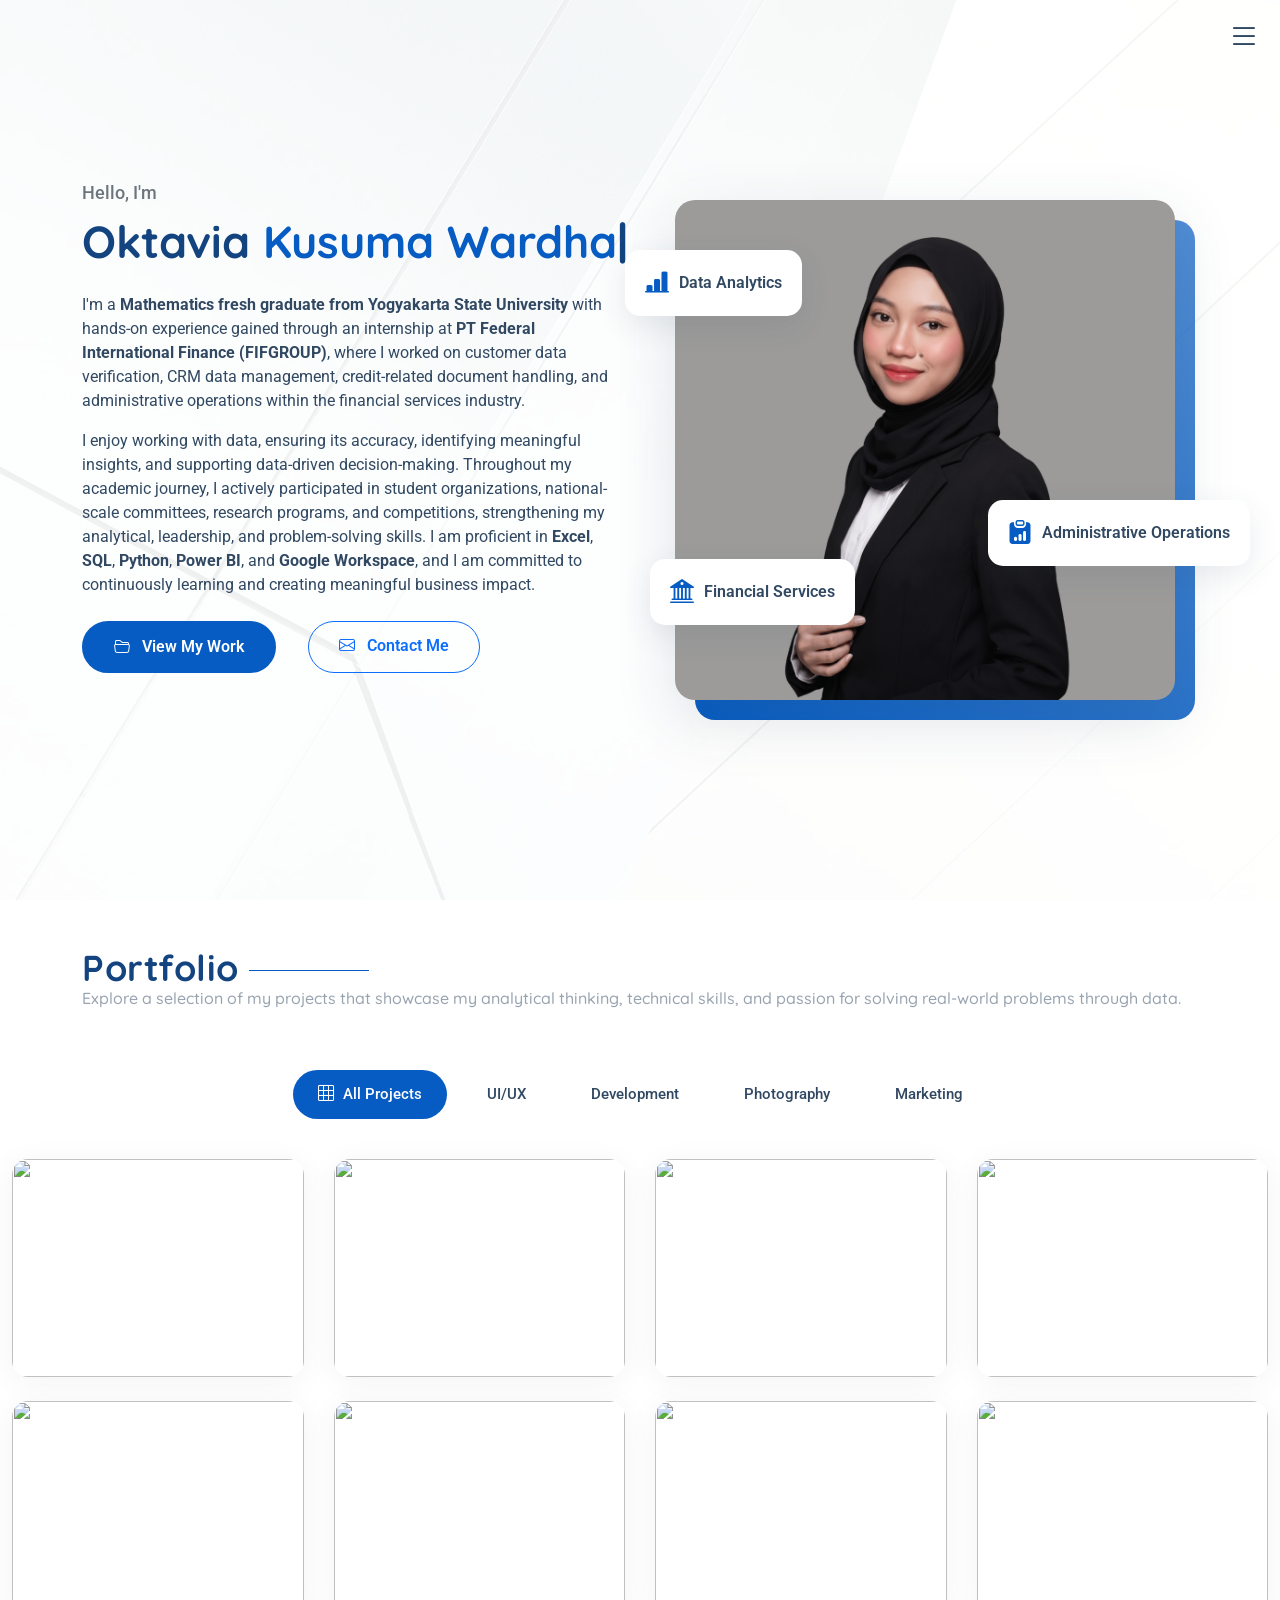
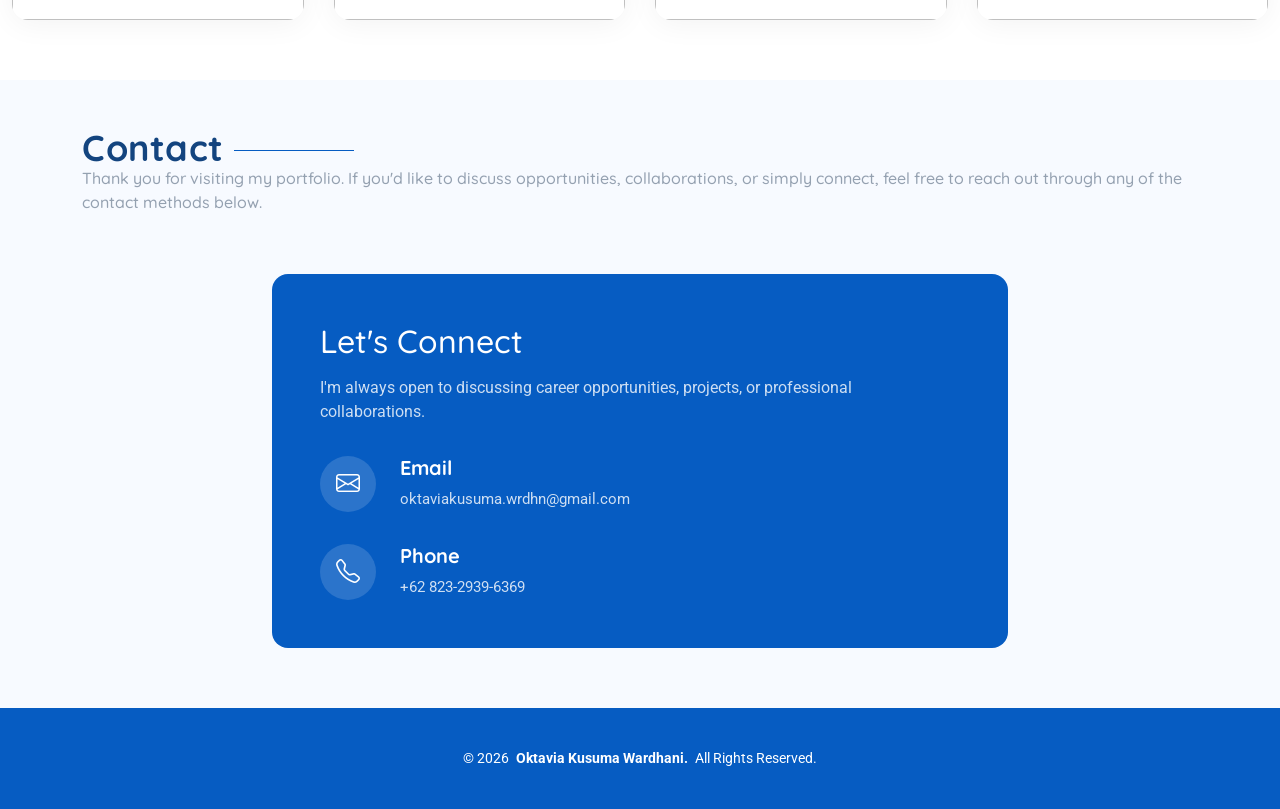
==== index.html @ 6168f28c "initial commit" ====
<!DOCTYPE html>
<html lang="en">

<head>
  <meta charset="utf-8">
  <meta content="width=device-width, initial-scale=1.0" name="viewport">
  <title>Index - Style Bootstrap Template</title>
  <meta name="description" content="">
  <meta name="keywords" content="">

  <!-- Favicons -->
  <link href="assets/img/favicon.png" rel="icon">
  <link href="assets/img/apple-touch-icon.png" rel="apple-touch-icon">

  <!-- Fonts -->
  <link href="https://fonts.googleapis.com" rel="preconnect">
  <link href="https://fonts.gstatic.com" rel="preconnect" crossorigin>
  <link href="https://fonts.googleapis.com/css2?family=Roboto:ital,wght@0,100;0,300;0,400;0,500;0,700;0,900;1,100;1,300;1,400;1,500;1,700;1,900&family=Open+Sans:ital,wght@0,300;0,400;0,500;0,600;0,700;0,800;1,300;1,400;1,500;1,600;1,700;1,800&family=Quicksand:wght@300;400;500;600;700&display=swap" rel="stylesheet">

  <!-- Vendor CSS Files -->
  <link href="assets/vendor/bootstrap/css/bootstrap.min.css" rel="stylesheet">
  <link href="assets/vendor/bootstrap-icons/bootstrap-icons.css" rel="stylesheet">
  <link href="assets/vendor/aos/aos.css" rel="stylesheet">
  <link href="assets/vendor/glightbox/css/glightbox.min.css" rel="stylesheet">
  <link href="assets/vendor/swiper/swiper-bundle.min.css" rel="stylesheet">

  <!-- Main CSS File -->
  <link href="assets/css/main.css" rel="stylesheet">

</head>

<body class="index-page">

  <header id="header" class="header d-flex align-items-center fixed-top">
    <div class="container-fluid position-relative d-flex align-items-center justify-content-between">

      <a href="index.html" class="logo d-flex align-items-center">
      </a>

      <nav id="navmenu" class="navmenu">

        <div class="profile-img">
          <img src="assets/img/profile/foto.jpg" alt="" class="img-fluid rounded-circle">
        </div>

        <a href="index.html" class="logo d-flex align-items-center justify-content-center active">
          <h1 class="sitename">Alex Smith</h1>
        </a>

        <div class="social-links text-center">
          <a href="#" class="twitter"><i class="bi bi-twitter-x"></i></a>
          <a href="#" class="facebook"><i class="bi bi-facebook"></i></a>
          <a href="#" class="instagram"><i class="bi bi-instagram"></i></a>
          <a href="#" class="google-plus"><i class="bi bi-skype"></i></a>
          <a href="#" class="linkedin"><i class="bi bi-linkedin"></i></a>
        </div>

        <ul>
          <li><a href="#hero">Home</a></li>
          <li><a href="#about">About</a></li>
          <li><a href="#resume">Resume</a></li>
          <li><a href="#portfolio">Portfolio</a></li>
          <li><a href="#services">Services</a></li>
          <li class="dropdown"><a href="#"><span>Dropdown</span> <i class="bi bi-chevron-down toggle-dropdown"></i></a>
            <ul>
              <li><a href="#">Dropdown 1</a></li>
              <li class="dropdown"><a href="#"><span>Deep Dropdown</span> <i class="bi bi-chevron-down toggle-dropdown"></i></a>
                <ul>
                  <li><a href="#">Deep Dropdown 1</a></li>
                  <li><a href="#">Deep Dropdown 2</a></li>
                  <li><a href="#">Deep Dropdown 3</a></li>
                  <li><a href="#">Deep Dropdown 4</a></li>
                  <li><a href="#">Deep Dropdown 5</a></li>
                </ul>
              </li>
              <li><a href="#">Dropdown 2</a></li>
              <li><a href="#">Dropdown 3</a></li>
              <li><a href="#">Dropdown 4</a></li>
            </ul>
          </li>
          <li><a href="#contact">Contact</a></li>
        </ul>
        <i class="mobile-nav-toggle d-xl-none bi bi-list"></i>
      </nav>

    </div>
  </header>

  <main class="main">

    <!-- Hero Section -->
<section id="hero" class="hero section">

  <div class="container">
    <div class="row align-items-center gy-5">

      <!-- Hero Content -->
      <div class="col-lg-6 hero-content" data-aos="fade-right" data-aos-delay="100">

        <div class="content-wrapper">

          <p class="hero-greeting">Hello, I'm</p>

          <h1 class="hero-title">
            Oktavia <span class="typed" data-typed-items="Kusuma Wardhani"></span>
          </h1>

          <div class="hero-description">
            <p>
              I'm a <strong> Mathematics fresh graduate from Yogyakarta State University</strong> with hands-on experience gained through an internship at <strong>PT Federal International Finance (FIFGROUP)</strong>, where I worked on customer data verification, CRM data management, credit-related document handling, and administrative operations within the financial services industry.

            <p>
              I enjoy working with data, ensuring its accuracy, identifying meaningful insights, and supporting data-driven decision-making. Throughout my academic journey, I actively participated in student organizations, national-scale committees, research programs, and competitions, strengthening my analytical, leadership, and problem-solving skills. I am proficient in <strong>Excel</strong>, <strong>SQL</strong>, <strong>Python</strong>, <strong>Power BI</strong>, and <strong>Google Workspace</strong>, and I am committed to continuously learning and creating meaningful business impact.
            </p>

          </div>

          <div class="hero-actions mt-4">

            <a href="#portfolio" class="btn btn-primary me-3">
              <i class="bi bi-folder2-open me-2"></i>
              View My Work
            </a>

            <a href="#contact" class="btn btn-outline-primary">
              <i class="bi bi-envelope me-2"></i>
              Contact Me
            </a>

          </div>

        </div>

      </div>

      <!-- Hero Image -->
      <div class="col-lg-6 hero-image text-center"
           data-aos="fade-left"
           data-aos-delay="200">

        <div class="image-container">

          <!-- Floating Cards -->
          <div class="floating-elements">

            <div class="floating-card card-1">
              <i class="bi bi-bar-chart-line-fill"></i>
              <span>Data Analytics</span>
            </div>

            <div class="floating-card card-2">
              <i class="bi bi-clipboard-data-fill"></i>
              <span>Administrative Operations</span>
            </div>

            <div class="floating-card card-3">
              <i class="bi bi-bank2"></i>
              <span>Financial Services</span>
            </div>

          </div>

          <img
            src="assets/img/profile/profile foto.png"
            alt="Oktavia Kusuma Wardhani"
            class="img-fluid hero-main-image">

          <div class="image-overlay"></div>

        </div>

      </div>

    </div>
  </div>

</section><!-- /Hero Section -->

    <!-- Portfolio Section -->
    <section id="portfolio" class="portfolio section">

      <!-- Section Title -->
      <div class="container section-title">
        <h2>Portfolio</h2>
        <p>Explore a selection of my projects that showcase my analytical thinking, technical skills, and passion for solving real-world problems through data.</p>
      </div><!-- End Section Title -->

      <div class="container-fluid" data-aos="fade-up" data-aos-delay="100">

        <div class="isotope-layout" data-default-filter="*" data-layout="masonry" data-sort="original-order">

          <ul class="portfolio-filters isotope-filters" data-aos="fade-up" data-aos-delay="200">
            <li data-filter="*" class="filter-active">
              <i class="bi bi-grid-3x3"></i> All Projects
            </li>
            <li data-filter=".filter-ui">
              UI/UX
            </li>
            <li data-filter=".filter-development">
              Development
            </li>
            <li data-filter=".filter-photography">
              Photography
            </li>
            <li data-filter=".filter-marketing">
              Marketing
            </li>
          </ul>

          <div class="row g-4 isotope-container" data-aos="fade-up" data-aos-delay="300">

            <div class="col-xl-3 col-lg-4 col-md-6 portfolio-item isotope-item filter-ui">
              <article class="portfolio-entry">
                <figure class="entry-image">
                  <img src="assets/img/portfolio/portfolio-1.webp" class="img-fluid" alt="" loading="lazy">
                  <div class="entry-overlay">
                    <div class="overlay-content">
                      <div class="entry-meta">UI/UX Design</div>
                      <h3 class="entry-title">Mobile Banking App</h3>
                      <div class="entry-links">
                        <a href="assets/img/portfolio/portfolio-1.webp" class="glightbox" data-gallery="portfolio-gallery-ui" data-glightbox="title: Mobile Banking App; description: Praesent commodo cursus magna, vel scelerisque nisl consectetur.">
                          <i class="bi bi-arrows-angle-expand"></i>
                        </a>
                        <a href="portfolio-details.html">
                          <i class="bi bi-arrow-right"></i>
                        </a>
                      </div>
                    </div>
                  </div>
                </figure>
              </article>
            </div><!-- End Portfolio Item -->

            <div class="col-xl-3 col-lg-4 col-md-6 portfolio-item isotope-item filter-development">
              <article class="portfolio-entry">
                <figure class="entry-image">
                  <img src="assets/img/portfolio/portfolio-10.webp" class="img-fluid" alt="" loading="lazy">
                  <div class="entry-overlay">
                    <div class="overlay-content">
                      <div class="entry-meta">Development</div>
                      <h3 class="entry-title">E-Learning Platform</h3>
                      <div class="entry-links">
                        <a href="assets/img/portfolio/portfolio-10.webp" class="glightbox" data-gallery="portfolio-gallery-development" data-glightbox="title: E-Learning Platform; description: Nulla vitae elit libero, a pharetra augue mollis interdum.">
                          <i class="bi bi-arrows-angle-expand"></i>
                        </a>
                        <a href="portfolio-details.html">
                          <i class="bi bi-arrow-right"></i>
                        </a>
                      </div>
                    </div>
                  </div>
                </figure>
              </article>
            </div><!-- End Portfolio Item -->

            <div class="col-xl-3 col-lg-4 col-md-6 portfolio-item isotope-item filter-photography">
              <article class="portfolio-entry">
                <figure class="entry-image">
                  <img src="assets/img/portfolio/portfolio-7.webp" class="img-fluid" alt="" loading="lazy">
                  <div class="entry-overlay">
                    <div class="overlay-content">
                      <div class="entry-meta">Photography</div>
                      <h3 class="entry-title">Urban Architecture</h3>
                      <div class="entry-links">
                        <a href="assets/img/portfolio/portfolio-7.webp" class="glightbox" data-gallery="portfolio-gallery-photography" data-glightbox="title: Urban Architecture; description: Sed ut perspiciatis unde omnis iste natus error sit voluptatem.">
                          <i class="bi bi-arrows-angle-expand"></i>
                        </a>
                        <a href="portfolio-details.html">
                          <i class="bi bi-arrow-right"></i>
                        </a>
                      </div>
                    </div>
                  </div>
                </figure>
              </article>
            </div><!-- End Portfolio Item -->

            <div class="col-xl-3 col-lg-4 col-md-6 portfolio-item isotope-item filter-marketing">
              <article class="portfolio-entry">
                <figure class="entry-image">
                  <img src="assets/img/portfolio/portfolio-4.webp" class="img-fluid" alt="" loading="lazy">
                  <div class="entry-overlay">
                    <div class="overlay-content">
                      <div class="entry-meta">Marketing</div>
                      <h3 class="entry-title">Social Media Campaign</h3>
                      <div class="entry-links">
                        <a href="assets/img/portfolio/portfolio-4.webp" class="glightbox" data-gallery="portfolio-gallery-marketing" data-glightbox="title: Social Media Campaign; description: Quis autem vel eum iure reprehenderit qui in ea voluptate.">
                          <i class="bi bi-arrows-angle-expand"></i>
                        </a>
                        <a href="portfolio-details.html">
                          <i class="bi bi-arrow-right"></i>
                        </a>
                      </div>
                    </div>
                  </div>
                </figure>
              </article>
            </div><!-- End Portfolio Item -->

            <div class="col-xl-3 col-lg-4 col-md-6 portfolio-item isotope-item filter-ui">
              <article class="portfolio-entry">
                <figure class="entry-image">
                  <img src="assets/img/portfolio/portfolio-2.webp" class="img-fluid" alt="" loading="lazy">
                  <div class="entry-overlay">
                    <div class="overlay-content">
                      <div class="entry-meta">UI/UX Design</div>
                      <h3 class="entry-title">Smart Home Interface</h3>
                      <div class="entry-links">
                        <a href="assets/img/portfolio/portfolio-2.webp" class="glightbox" data-gallery="portfolio-gallery-ui" data-glightbox="title: Smart Home Interface; description: At vero eos et accusamus et iusto odio dignissimos ducimus.">
                          <i class="bi bi-arrows-angle-expand"></i>
                        </a>
                        <a href="portfolio-details.html">
                          <i class="bi bi-arrow-right"></i>
                        </a>
                      </div>
                    </div>
                  </div>
                </figure>
              </article>
            </div><!-- End Portfolio Item -->

            <div class="col-xl-3 col-lg-4 col-md-6 portfolio-item isotope-item filter-development">
              <article class="portfolio-entry">
                <figure class="entry-image">
                  <img src="assets/img/portfolio/portfolio-11.webp" class="img-fluid" alt="" loading="lazy">
                  <div class="entry-overlay">
                    <div class="overlay-content">
                      <div class="entry-meta">Development</div>
                      <h3 class="entry-title">Cloud Management System</h3>
                      <div class="entry-links">
                        <a href="assets/img/portfolio/portfolio-11.webp" class="glightbox" data-gallery="portfolio-gallery-development" data-glightbox="title: Cloud Management System; description: Temporibus autem quibusdam et aut officiis debitis.">
                          <i class="bi bi-arrows-angle-expand"></i>
                        </a>
                        <a href="portfolio-details.html">
                          <i class="bi bi-arrow-right"></i>
                        </a>
                      </div>
                    </div>
                  </div>
                </figure>
              </article>
            </div><!-- End Portfolio Item -->

            <div class="col-xl-3 col-lg-4 col-md-6 portfolio-item isotope-item filter-photography">
              <article class="portfolio-entry">
                <figure class="entry-image">
                  <img src="assets/img/portfolio/portfolio-8.webp" class="img-fluid" alt="" loading="lazy">
                  <div class="entry-overlay">
                    <div class="overlay-content">
                      <div class="entry-meta">Photography</div>
                      <h3 class="entry-title">Nature Collection</h3>
                      <div class="entry-links">
                        <a href="assets/img/portfolio/portfolio-8.webp" class="glightbox" data-gallery="portfolio-gallery-photography" data-glightbox="title: Nature Collection; description: Integer posuere erat a ante venenatis dapibus posuere velit aliquet.">
                          <i class="bi bi-arrows-angle-expand"></i>
                        </a>
                        <a href="portfolio-details.html">
                          <i class="bi bi-arrow-right"></i>
                        </a>
                      </div>
                    </div>
                  </div>
                </figure>
              </article>
            </div><!-- End Portfolio Item -->

            <div class="col-xl-3 col-lg-4 col-md-6 portfolio-item isotope-item filter-marketing">
              <article class="portfolio-entry">
                <figure class="entry-image">
                  <img src="assets/img/portfolio/portfolio-5.webp" class="img-fluid" alt="" loading="lazy">
                  <div class="entry-overlay">
                    <div class="overlay-content">
                      <div class="entry-meta">Marketing</div>
                      <h3 class="entry-title">Brand Strategy</h3>
                      <div class="entry-links">
                        <a href="assets/img/portfolio/portfolio-5.webp" class="glightbox" data-gallery="portfolio-gallery-marketing" data-glightbox="title: Brand Strategy; description: Fusce dapibus, tellus ac cursus commodo, tortor mauris condimentum.">
                          <i class="bi bi-arrows-angle-expand"></i>
                        </a>
                        <a href="portfolio-details.html">
                          <i class="bi bi-arrow-right"></i>
                        </a>
                      </div>
                    </div>
                  </div>
                </figure>
              </article>
            </div><!-- End Portfolio Item -->

          </div><!-- End Portfolio Container -->

        </div>

      </div>

    </section><!-- /Portfolio Section -->

<!-- Contact Section -->
<section id="contact" class="contact section light-background">

  <!-- Section Title -->
  <div class="container section-title" data-aos="fade-up">
    <h2>Contact</h2>
    <p>
      Thank you for visiting my portfolio. If you'd like to discuss opportunities,
      collaborations, or simply connect, feel free to reach out through any of the
      contact methods below.
    </p>
  </div>

  <div class="container">

    <div class="row justify-content-center">

      <div class="col-lg-8">

        <div class="info-box" data-aos="fade-up">

          <h3>Let's Connect</h3>

          <p>
            I'm always open to discussing career opportunities, projects,
            or professional collaborations.
          </p>
          <div class="info-item">

            <div class="icon-box">
              <i class="bi bi-envelope"></i>
            </div>

            <div class="content">
              <h4>Email</h4>
              <p>
                <a href="mailto:oktaviakusuma.wrdhn@gmail.com">
                  oktaviakusuma.wrdhn@gmail.com
                </a>
              </p>
            </div>

          </div>

          <div class="info-item">

            <div class="icon-box">
              <i class="bi bi-telephone"></i>
            </div>

            <div class="content">
              <h4>Phone</h4>
              <p>
                <a  href="https://wa.me/6282329396369" target="_blank">
                  +62 823-2939-6369
                </a>
              </p>
            </div>

          </div>

        </div>

      </div>

    </div>

  </div>

</section>

  </main>

  <footer id="footer" class="footer dark-background">

    <div class="container">
      <div class="copyright text-center ">
        <p>© <span>2026</span> <strong class="px-1 sitename">Oktavia Kusuma Wardhani.</strong> <span>All Rights Reserved.</span></p>
      </div>

  </footer>

  <!-- Scroll Top -->
  <a href="#" id="scroll-top" class="scroll-top d-flex align-items-center justify-content-center"><i class="bi bi-arrow-up-short"></i></a>

  <!-- Vendor JS Files -->
  <script src="assets/vendor/bootstrap/js/bootstrap.bundle.min.js"></script>
  <script src="assets/vendor/php-email-form/validate.js"></script>
  <script src="assets/vendor/aos/aos.js"></script>
  <script src="assets/vendor/purecounter/purecounter_vanilla.js"></script>
  <script src="assets/vendor/typed.js/typed.umd.js"></script>
  <script src="assets/vendor/waypoints/noframework.waypoints.js"></script>
  <script src="assets/vendor/glightbox/js/glightbox.min.js"></script>
  <script src="assets/vendor/imagesloaded/imagesloaded.pkgd.min.js"></script>
  <script src="assets/vendor/isotope-layout/isotope.pkgd.min.js"></script>
  <script src="assets/vendor/swiper/swiper-bundle.min.js"></script>

  <!-- Main JS File -->
  <script src="assets/js/main.js"></script>

</body>

</html>
---- assets/css/main.css ----
@charset "UTF-8";

/* Fonts */
:root {
  --default-font: "Roboto",  system-ui, -apple-system, "Segoe UI", Roboto, "Helvetica Neue", Arial, "Noto Sans", "Liberation Sans", sans-serif, "Apple Color Emoji", "Segoe UI Emoji", "Segoe UI Symbol", "Noto Color Emoji";
  --heading-font: "Quicksand",  sans-serif;
  --nav-font: "Open Sans",  sans-serif;
}

/* Global Colors - The following color variables are used throughout the website. Updating them here will change the color scheme of the entire website */
:root { 
  --background-color: #ffffff; /* Background color for the entire website, including individual sections */
  --default-color: #314862; /* Default color used for the majority of the text content across the entire website */
  --heading-color: #13447f; /* Color for headings, subheadings and title throughout the website */
  --accent-color: #065cc2; /* Accent color that represents your brand on the website. It's used for buttons, links, and other elements that need to stand out */
  --surface-color: #ffffff; /* The surface color is used as a background of boxed elements within sections, such as cards, icon boxes, or other elements that require a visual separation from the global background. */
  --contrast-color: #ffffff; /* Contrast color for text, ensuring readability against backgrounds of accent, heading, or default colors. */
}

/* Nav Menu Colors - The following color variables are used specifically for the navigation menu. They are separate from the global colors to allow for more customization options */
:root {
  --nav-color: #314862;  /* The default color of the main navmenu links */
  --nav-hover-color: #065cc2; /* Applied to main navmenu links when they are hovered over or active */
  --nav-mobile-background-color: #11427d; /* Used as the background color for mobile navigation menu */
  --nav-dropdown-background-color: #065cc2; /* Used as the background color for dropdown items that appear when hovering over primary navigation items */
  --nav-dropdown-color: #acc4e0; /* Used for navigation links of the dropdown items in the navigation menu. */
  --nav-dropdown-hover-color: #ffffff; /* Similar to --nav-hover-color, this color is applied to dropdown navigation links when they are hovered over. */
}

/* Color Presets - These classes override global colors when applied to any section or element, providing reuse of the sam color scheme. */

.light-background {
  --background-color: #f7faff;
  --surface-color: #ffffff;
}

.dark-background {
  --background-color: #065cc2;
  --default-color: #ffffff;
  --heading-color: #ffffff;
  --accent-color: #afcdf1;
  --surface-color: #2973cc;
  --contrast-color: #ffffff;
}

/* Smooth scroll */
:root {
  scroll-behavior: smooth;
}

/*--------------------------------------------------------------
# General Styling & Shared Classes
--------------------------------------------------------------*/
body {
  color: var(--default-color);
  background-color: var(--background-color);
  font-family: var(--default-font);
}

a {
  color: var(--accent-color);
  text-decoration: none;
  transition: 0.3s;
}

a:hover {
  color: color-mix(in srgb, var(--accent-color), transparent 25%);
  text-decoration: none;
}

h1,
h2,
h3,
h4,
h5,
h6 {
  color: var(--heading-color);
  font-family: var(--heading-font);
}

/* PHP Email Form Messages
------------------------------*/
.php-email-form .error-message {
  display: none;
  background: #df1529;
  color: #ffffff;
  text-align: left;
  padding: 15px;
  margin-bottom: 24px;
  font-weight: 600;
}

.php-email-form .sent-message {
  display: none;
  color: #ffffff;
  background: #059652;
  text-align: center;
  padding: 15px;
  margin-bottom: 24px;
  font-weight: 600;
}

.php-email-form .loading {
  display: none;
  background: var(--surface-color);
  text-align: center;
  padding: 15px;
  margin-bottom: 24px;
}

.php-email-form .loading:before {
  content: "";
  display: inline-block;
  border-radius: 50%;
  width: 24px;
  height: 24px;
  margin: 0 10px -6px 0;
  border: 3px solid var(--accent-color);
  border-top-color: var(--surface-color);
  animation: php-email-form-loading 1s linear infinite;
}

@keyframes php-email-form-loading {
  0% {
    transform: rotate(0deg);
  }

  100% {
    transform: rotate(360deg);
  }
}

/*--------------------------------------------------------------
# Global Header
--------------------------------------------------------------*/
.header {
  --background-color: rgba(255, 255, 255, 0);
  color: var(--default-color);
  background-color: var(--background-color);
  padding: 15px 0;
  transition: all 0.5s;
  z-index: 997;
}

.header .logo {
  line-height: 1;
}

.header .logo img {
  max-height: 32px;
  margin-right: 8px;
}

.header .logo h1 {
  font-size: 30px;
  margin: 0;
  font-weight: 700;
  color: var(--heading-color);
}

/*--------------------------------------------------------------
# Navigation Menu
--------------------------------------------------------------*/
/* Navmenu */
.mobile-nav-toggle {
  color: var(--nav-color);
  position: fixed;
  top: 20px;
  right: 20px;
  font-size: 32px;
  line-height: 0;
  cursor: pointer;
  display: block !important;
  z-index: 998;
  transition: 0.3s;
}

.mobile-nav-toggle:hover {
  color: var(--nav-hover-color);
}

.navmenu {
  position: fixed;
  top: 0;
  bottom: 0;
  right: -300px;
  z-index: 997;
  transition: 0.3s;
  width: 300px;
  overflow: hidden;
}

.navmenu .profile-img img {
  margin: 15px auto;
  display: block;
  width: 160px;
  border: 8px solid color-mix(in srgb, var(--contrast-color), transparent 85%);
}

.navmenu .logo {
  line-height: 1;
  margin-bottom: 15px;
}

.navmenu .logo img {
  max-height: 32px;
  margin-right: 8px;
}

.navmenu .logo h1 {
  font-size: 24px;
  margin: 0;
  font-weight: 700;
  color: var(--contrast-color);
}

.navmenu .social-links {
  margin: 0 0 20px 0;
}

.navmenu .social-links a {
  font-size: 16px;
  display: inline-flex;
  align-items: center;
  justify-content: center;
  padding: 0;
  background: color-mix(in srgb, var(--contrast-color), transparent 90%);
  color: var(--contrast-color);
  margin: 0 2px;
  border-radius: 50%;
  width: 40px;
  height: 40px;
  transition: 0.3s;
}

.navmenu .social-links a i {
  margin: 0;
}

.navmenu .social-links a:hover {
  color: var(--contrast-color);
  background: var(--accent-color);
}

.navmenu ul {
  display: block;
  list-style: none;
  padding: 10px 0;
  margin: 0;
  overflow-y: auto;
  transition: 0.3s;
  z-index: 998;
}

.navmenu a,
.navmenu a:focus {
  color: var(--nav-dropdown-color);
  padding: 10px 20px;
  font-family: var(--nav-font);
  font-size: 17px;
  font-weight: 500;
  display: flex;
  align-items: center;
  justify-content: space-between;
  white-space: nowrap;
  transition: 0.3s;
}

.navmenu a i,
.navmenu a:focus i {
  font-size: 12px;
  line-height: 0;
  margin-left: 5px;
  width: 30px;
  height: 30px;
  display: flex;
  align-items: center;
  justify-content: center;
  border-radius: 50%;
  transition: 0.3s;
  background-color: color-mix(in srgb, var(--accent-color), transparent 90%);
}

.navmenu a i:hover,
.navmenu a:focus i:hover {
  background-color: var(--accent-color);
  color: var(--contrast-color);
}

.navmenu a:hover,
.navmenu .active,
.navmenu .active:focus {
  color: var(--nav-dropdown-hover-color);
}

.navmenu .active i,
.navmenu .active:focus i {
  background-color: var(--accent-color);
  color: var(--contrast-color);
  transform: rotate(180deg);
}

.navmenu .dropdown ul {
  position: static;
  display: none;
  z-index: 99;
  padding: 10px 0;
  margin: 10px 20px;
  box-shadow: none;
  transition: all 0.5s ease-in-out;
}

.navmenu .dropdown>.dropdown-active {
  display: block;
  background-color: var(--nav-dropdown-background-color);
  border: 1px solid color-mix(in srgb, var(--nav-dropdown-color), transparent 90%);
}

.mobile-nav-active {
  overflow: hidden;
}

.mobile-nav-active .mobile-nav-toggle {
  right: 310px;
  font-size: 36px;
}

.mobile-nav-active .navmenu {
  position: fixed;
  overflow: hidden;
  top: 0;
  bottom: 0;
  right: 0;
  background-color: var(--nav-mobile-background-color);
  transition: 0.3s;
}

/*--------------------------------------------------------------
# Global Footer
--------------------------------------------------------------*/
.footer {
  color: var(--default-color);
  background-color: var(--background-color);
  font-size: 14px;
  padding: 40px 0;
  position: relative;
}

.footer .copyright p {
  margin-bottom: 0;
}

.footer .social-links {
  margin-top: 20px;
}

.footer .social-links a {
  display: flex;
  align-items: center;
  justify-content: center;
  width: 40px;
  height: 40px;
  border-radius: 50%;
  border: 1px solid color-mix(in srgb, var(--default-color), transparent 50%);
  font-size: 16px;
  color: color-mix(in srgb, var(--default-color), transparent 50%);
  margin: 0 5px;
  transition: 0.3s;
}

.footer .social-links a:hover {
  color: var(--accent-color);
  border-color: var(--accent-color);
}

.footer .credits {
  margin-top: 10px;
  font-size: 13px;
  text-align: center;
}

/*--------------------------------------------------------------
# Scroll Top Button
--------------------------------------------------------------*/
.scroll-top {
  position: fixed;
  visibility: hidden;
  opacity: 0;
  right: 15px;
  bottom: -15px;
  z-index: 99999;
  background-color: var(--accent-color);
  width: 44px;
  height: 44px;
  border-radius: 50px;
  transition: all 0.4s;
}

.scroll-top i {
  font-size: 24px;
  color: var(--contrast-color);
  line-height: 0;
}

.scroll-top:hover {
  background-color: color-mix(in srgb, var(--accent-color), transparent 20%);
  color: var(--contrast-color);
}

.scroll-top.active {
  visibility: visible;
  opacity: 1;
  bottom: 15px;
}

/*--------------------------------------------------------------
# Disable aos animation delay on mobile devices
--------------------------------------------------------------*/
@media screen and (max-width: 768px) {
  [data-aos-delay] {
    transition-delay: 0 !important;
  }
}

/*--------------------------------------------------------------
# Global Page Titles & Breadcrumbs
--------------------------------------------------------------*/
.page-title {
  color: var(--default-color);
  background-color: var(--background-color);
  padding: 25px 0;
  position: relative;
}

.page-title h1 {
  font-size: 24px;
  font-weight: 700;
}

.page-title .breadcrumbs ol {
  display: flex;
  flex-wrap: wrap;
  list-style: none;
  padding: 0;
  margin: 0;
  font-size: 14px;
  font-weight: 400;
}

.page-title .breadcrumbs ol li+li {
  padding-left: 10px;
}

.page-title .breadcrumbs ol li+li::before {
  content: "/";
  display: inline-block;
  padding-right: 10px;
  color: color-mix(in srgb, var(--default-color), transparent 70%);
}

/*--------------------------------------------------------------
# Global Sections
--------------------------------------------------------------*/
section,
.section {
  color: var(--default-color);
  background-color: var(--background-color);
  padding: 60px 0;
  overflow: clip;
}

/*--------------------------------------------------------------
# Global Section Titles
--------------------------------------------------------------*/
.section-title {
  padding-bottom: 60px;
  position: relative;
}

.section-title h2 {
  font-size: 36px;
  font-weight: 700;
  padding: 0;
  line-height: 1px;
  margin: 0;
  letter-spacing: 0.5px;
  position: relative;
}

.section-title h2::after {
  content: "";
  width: 120px;
  height: 1px;
  display: inline-block;
  background: var(--accent-color);
  margin: 10px 10px;
}

.section-title p {
  color: color-mix(in srgb, var(--default-color), transparent 50%);
  margin: 5px 0 0 0;
  font-size: 16px;
  font-weight: 500;
  font-family: var(--heading-font);
}

/*--------------------------------------------------------------
# Hero Section
--------------------------------------------------------------*/
.hero {
  padding: 120px 0;
  position: relative;
  overflow: hidden;
  min-height: 100vh;
  display: flex;
  align-items: center;
}

.hero::before {
  content: "";
  position: absolute;
  top: 0;
  left: 0;
  right: 0;
  bottom: 0;
  background: url("../img/bg/abstract-bg-1.webp") no-repeat center center;
  background-size: cover;
  opacity: 0.08;
  z-index: 1;
}

.hero .container {
  position: relative;
  z-index: 2;
}

@media (max-width: 991px) {
  .hero .hero-content {
    padding: 60px 30px;
    text-align: center;
  }
}

@media (max-width: 576px) {
  .hero .hero-content {
    padding: 40px 20px;
  }
}

.hero .content-wrapper {
  max-width: 600px;
}

.hero-greeting{
    font-size:1.15rem;
    font-weight:500;
    color:#6c757d;
    margin-bottom:8px;
}

.hero .hero-title {
  font-size: 2.8rem;
  font-weight: 700;
  margin-bottom: 1.5rem;
  line-height: 1.2;
}

@media (max-width: 768px) {
  .hero .hero-title {
    font-size: 2.8rem;
  }
}

@media (max-width: 576px) {
  .hero .hero-title {
    font-size: 2.2rem;
  }
}

.hero .hero-title .typed {
  color: var(--accent-color);
  position: relative;
}

.hero .lead {
  font-size: 1.2rem;
  color: color-mix(in srgb, var(--default-color), transparent 20%);
  margin-bottom: 3rem;
  line-height: 1.6;
}

@media (max-width: 768px) {
  .hero .lead {
    font-size: 1.1rem;
    margin-bottom: 2rem;
  }
}

.hero .hero-stats {
  display: flex;
  gap: 2rem;
  margin-bottom: 3rem;
}

@media (max-width: 768px) {
  .hero .hero-stats {
    justify-content: center;
    gap: 1.5rem;
    margin-bottom: 2rem;
  }
}

@media (max-width: 576px) {
  .hero .hero-stats {
    flex-direction: column;
    gap: 1rem;
  }
}

.hero .hero-stats .stat-item {
  display: flex;
  flex-direction: column;
  align-items: center;
}

.hero .hero-stats .stat-item .purecounter {
  font-size: 2rem;
  font-weight: 700;
  color: var(--accent-color);
  line-height: 1;
}

.hero .hero-stats .stat-item .stat-label {
  font-size: 0.9rem;
  color: color-mix(in srgb, var(--default-color), transparent 40%);
  margin-top: 0.25rem;
}

.hero .hero-actions {
  display: flex;
  gap: 1rem;
  margin-bottom: 3rem;
}

@media (max-width: 768px) {
  .hero .hero-actions {
    justify-content: center;
    margin-bottom: 2rem;
  }
}

@media (max-width: 576px) {
  .hero .hero-actions {
    flex-direction: column;
    align-items: center;
  }
}

.hero .hero-actions .btn {
  padding: 12px 30px;
  font-weight: 600;
  border-radius: 50px;
  text-decoration: none;
  transition: all 0.3s ease;
}

.hero .hero-actions .btn.btn-primary {
  background-color: var(--accent-color);
  color: var(--contrast-color);
  border: 2px solid var(--accent-color);
}

.hero .hero-actions .btn.btn-primary:hover {
  background-color: transparent;
  color: var(--accent-color);
}

.hero .hero-actions .btn.btn-outline {
  background-color: transparent;
  color: var(--default-color);
  border: 2px solid color-mix(in srgb, var(--default-color), transparent 70%);
}

.hero .hero-actions .btn.btn-outline:hover {
  background-color: var(--accent-color);
  color: var(--contrast-color);
  border-color: var(--accent-color);
}

.hero .social-links {
  display: flex;
  gap: 1rem;
}

@media (max-width: 768px) {
  .hero .social-links {
    justify-content: center;
  }
}

.hero .social-links a {
  width: 45px;
  height: 45px;
  display: flex;
  align-items: center;
  justify-content: center;
  border-radius: 50%;
  background-color: var(--surface-color);
  color: var(--default-color);
  text-decoration: none;
  transition: all 0.3s ease;
  box-shadow: 0 2px 10px color-mix(in srgb, var(--default-color), transparent 90%);
}

.hero .social-links a:hover {
  background-color: var(--accent-color);
  color: var(--contrast-color);
  transform: translateY(-3px);
}

.hero .social-links a i {
  font-size: 1.2rem;
}

.hero .hero-image {
  position: relative;
  display: flex;
  align-items: center;
  justify-content: center;
  padding: 60px 30px;
}

@media (max-width: 991px) {
  .hero .hero-image {
    min-height: auto;
    padding: 40px 30px;
  }
}

.hero .image-container {
  position: relative;
  max-width: 500px;
  width: 100%;
}

.hero .hero-main-image {
  border-radius: 20px;
  box-shadow: 0 20px 60px color-mix(in srgb, var(--default-color), transparent 85%);
  position: relative;
  z-index: 2;
}

.hero .image-overlay {
  position: absolute;
  top: 20px;
  left: 20px;
  right: -20px;
  bottom: -20px;
  background: linear-gradient(45deg, var(--accent-color), color-mix(in srgb, var(--accent-color), transparent 30%));
  border-radius: 20px;
  z-index: 1;
}

.hero .floating-elements {
  position: absolute;
  top: 0;
  left: 0;
  right: 0;
  bottom: 0;
  z-index: 3;
}

.hero .floating-card {
  position: absolute;
  background-color: var(--surface-color);
  padding: 15px 20px;
  border-radius: 15px;
  box-shadow: 0 10px 30px color-mix(in srgb, var(--default-color), transparent 90%);
  display: flex;
  align-items: center;
  gap: 10px;
  white-space: nowrap;
  animation: float 6s ease-in-out infinite;
}

@media (max-width: 768px) {
  .hero .floating-card {
    padding: 10px 15px;
    font-size: 0.9rem;
  }
}

.hero .floating-card i {
  font-size: 1.5rem;
  color: var(--accent-color);
}

@media (max-width: 768px) {
  .hero .floating-card i {
    font-size: 1.2rem;
  }
}

.hero .floating-card span {
  font-weight: 600;
  color: var(--default-color);
}

.hero .floating-card.card-1 {
  top: 10%;
  left: -10%;
  animation-delay: 0s;
}

@media (max-width: 768px) {
  .hero .floating-card.card-1 {
    top: 5%;
    left: -5%;
  }
}

.hero .floating-card.card-2 {
  top: 60%;
  right: -15%;
  animation-delay: 2s;
}

@media (max-width: 768px) {
  .hero .floating-card.card-2 {
    top: 70%;
    right: -10%;
  }
}

.hero .floating-card.card-3 {
  bottom: 15%;
  left: -5%;
  animation-delay: 4s;
}

@media (max-width: 768px) {
  .hero .floating-card.card-3 {
    bottom: 10%;
    left: 0%;
  }
}

@keyframes float {

  0%,
  100% {
    transform: translateY(0px);
  }

  50% {
    transform: translateY(-20px);
  }
}

/*--------------------------------------------------------------
# About Section
--------------------------------------------------------------*/
.about .profile-image-wrapper {
  position: relative;
}

.about .profile-image-wrapper .profile-image {
  position: relative;
  width: 280px;
  height: 280px;
  margin: 0 auto 40px;
  border-radius: 50%;
  overflow: hidden;
  border: 5px solid var(--accent-color);
  box-shadow: 0 10px 30px color-mix(in srgb, var(--accent-color), transparent 80%);
}

.about .profile-image-wrapper .profile-image img {
  width: 100%;
  height: 100%;
  object-fit: cover;
}

@media (max-width: 768px) {
  .about .profile-image-wrapper .profile-image {
    width: 200px;
    height: 200px;
  }
}

.about .profile-image-wrapper .signature-section {
  text-align: center;
}

.about .profile-image-wrapper .signature-section .signature {
  max-width: 200px;
  height: auto;
  margin-bottom: 15px;
  opacity: 0.8;
}

.about .profile-image-wrapper .signature-section .quote {
  font-style: italic;
  color: color-mix(in srgb, var(--default-color), transparent 30%);
  font-size: 14px;
  margin: 0;
  max-width: 250px;
  margin: 0 auto;
}

.about .about-content .intro {
  margin-bottom: 40px;
}

.about .about-content .intro h2 {
  font-size: 2.5rem;
  margin-bottom: 20px;
  font-weight: 700;
}

@media (max-width: 768px) {
  .about .about-content .intro h2 {
    font-size: 2rem;
    text-align: center;
  }
}

.about .about-content .intro p {
  font-size: 16px;
  line-height: 1.7;
  color: color-mix(in srgb, var(--default-color), transparent 20%);
}

@media (max-width: 768px) {
  .about .about-content .intro p {
    text-align: center;
  }
}

.about .about-content .skills-grid {
  display: grid;
  grid-template-columns: repeat(auto-fit, minmax(200px, 1fr));
  gap: 20px;
  margin-bottom: 40px;
}

.about .about-content .skills-grid .skill-item {
  text-align: center;
  padding: 20px;
  border-radius: 10px;
  background: color-mix(in srgb, var(--accent-color), transparent 94%);
  border: 1px solid color-mix(in srgb, var(--accent-color), transparent 85%);
  transition: all 0.3s ease;
}

.about .about-content .skills-grid .skill-item:hover {
  transform: translateY(-5px);
  box-shadow: 0 10px 25px color-mix(in srgb, var(--accent-color), transparent 85%);
}

.about .about-content .skills-grid .skill-item .skill-icon {
  width: 60px;
  height: 60px;
  margin: 0 auto 15px;
  display: flex;
  align-items: center;
  justify-content: center;
  background: var(--accent-color);
  border-radius: 50%;
  color: var(--contrast-color);
  font-size: 24px;
}

.about .about-content .skills-grid .skill-item h4 {
  font-size: 18px;
  margin-bottom: 10px;
  color: var(--heading-color);
}

.about .about-content .skills-grid .skill-item p {
  font-size: 14px;
  color: color-mix(in srgb, var(--default-color), transparent 30%);
  margin: 0;
}

.about .about-content .journey-timeline {
  margin-bottom: 40px;
}

.about .about-content .journey-timeline .timeline-item {
  display: flex;
  align-items: center;
  margin-bottom: 20px;
  padding: 15px;
  border-left: 3px solid var(--accent-color);
  background: color-mix(in srgb, var(--surface-color), transparent 30%);
  border-radius: 0 8px 8px 0;
  transition: all 0.3s ease;
}

.about .about-content .journey-timeline .timeline-item:hover {
  background: color-mix(in srgb, var(--accent-color), transparent 95%);
  border-left-color: color-mix(in srgb, var(--accent-color), transparent 10%);
}

.about .about-content .journey-timeline .timeline-item:last-child {
  margin-bottom: 0;
}

.about .about-content .journey-timeline .timeline-item .year {
  font-weight: 700;
  color: var(--accent-color);
  font-size: 18px;
  min-width: 80px;
  margin-right: 20px;
}

.about .about-content .journey-timeline .timeline-item .description {
  color: color-mix(in srgb, var(--default-color), transparent 20%);
  font-size: 15px;
  line-height: 1.5;
}

@media (max-width: 576px) {
  .about .about-content .journey-timeline .timeline-item {
    flex-direction: column;
    align-items: flex-start;
  }

  .about .about-content .journey-timeline .timeline-item .year {
    margin-right: 0;
    margin-bottom: 8px;
  }
}

.about .about-content .cta-section .fun-fact {
  display: flex;
  align-items: center;
  justify-content: center;
  margin-bottom: 30px;
  padding: 15px 25px;
  background: color-mix(in srgb, var(--accent-color), transparent 94%);
  border-radius: 50px;
  border: 1px solid color-mix(in srgb, var(--accent-color), transparent 85%);
}

.about .about-content .cta-section .fun-fact .emoji {
  font-size: 20px;
  margin-right: 10px;
}

.about .about-content .cta-section .fun-fact .text {
  color: color-mix(in srgb, var(--default-color), transparent 20%);
  font-size: 14px;
  font-weight: 500;
}

@media (max-width: 768px) {
  .about .about-content .cta-section .fun-fact {
    justify-content: center;
    text-align: center;
  }
}

.about .about-content .cta-section .action-buttons {
  display: flex;
  gap: 15px;
  justify-content: center;
}

@media (max-width: 576px) {
  .about .about-content .cta-section .action-buttons {
    flex-direction: column;
    align-items: center;
  }
}

.about .about-content .cta-section .action-buttons .btn {
  padding: 12px 30px;
  font-weight: 600;
  border-radius: 50px;
  text-decoration: none;
  transition: all 0.3s ease;
  font-size: 15px;
}

.about .about-content .cta-section .action-buttons .btn.btn-primary {
  background: var(--accent-color);
  color: var(--contrast-color);
  border: 2px solid var(--accent-color);
}

.about .about-content .cta-section .action-buttons .btn.btn-primary:hover {
  background: color-mix(in srgb, var(--accent-color), black 10%);
  border-color: color-mix(in srgb, var(--accent-color), black 10%);
  transform: translateY(-2px);
}

.about .about-content .cta-section .action-buttons .btn.btn-outline {
  background: transparent;
  color: var(--accent-color);
  border: 2px solid var(--accent-color);
}

.about .about-content .cta-section .action-buttons .btn.btn-outline:hover {
  background: var(--accent-color);
  color: var(--contrast-color);
  transform: translateY(-2px);
}

@media (max-width: 992px) {
  .about .profile-image-wrapper {
    margin-bottom: 40px;
  }
}

/*--------------------------------------------------------------
# Skills Section
--------------------------------------------------------------*/
.skills .skills-grid .skill-card {
  background: linear-gradient(135deg, var(--surface-color) 0%, color-mix(in srgb, var(--surface-color), var(--accent-color) 5%) 100%);
  border-radius: 15px;
  padding: 30px;
  height: 100%;
  position: relative;
  overflow: hidden;
  border: 1px solid color-mix(in srgb, var(--accent-color), transparent 85%);
  transition: all 0.3s ease;
}

.skills .skills-grid .skill-card:before {
  content: "";
  position: absolute;
  top: 0;
  left: 0;
  width: 100%;
  height: 3px;
  background: linear-gradient(90deg, var(--accent-color), color-mix(in srgb, var(--accent-color), var(--heading-color) 30%));
}

.skills .skills-grid .skill-card:hover {
  transform: translateY(-10px);
  box-shadow: 0 20px 40px color-mix(in srgb, var(--accent-color), transparent 80%);
  border-color: color-mix(in srgb, var(--accent-color), transparent 60%);
}

.skills .skills-grid .skill-card .skill-header {
  display: flex;
  align-items: center;
  margin-bottom: 25px;
  gap: 15px;
}

.skills .skills-grid .skill-card .skill-header i {
  font-size: 28px;
  color: var(--accent-color);
  width: 50px;
  height: 50px;
  display: flex;
  align-items: center;
  justify-content: center;
  background: color-mix(in srgb, var(--accent-color), transparent 90%);
  border-radius: 12px;
}

.skills .skills-grid .skill-card .skill-header h3 {
  font-size: 20px;
  margin: 0;
  color: var(--heading-color);
}

.skills .skills-grid .skill-card .skill-item {
  margin-bottom: 20px;
}

.skills .skills-grid .skill-card .skill-item:last-child {
  margin-bottom: 0;
}

.skills .skills-grid .skill-card .skill-item .skill-info {
  display: flex;
  justify-content: space-between;
  align-items: center;
  margin-bottom: 8px;
}

.skills .skills-grid .skill-card .skill-item .skill-info .skill-name {
  font-weight: 600;
  color: var(--heading-color);
  font-size: 15px;
}

.skills .skills-grid .skill-card .skill-item .skill-info .skill-percentage {
  font-size: 14px;
  font-weight: 700;
  color: var(--accent-color);
}

.skills .skills-grid .skill-card .skill-item .skill-bar {
  height: 6px;
  background: color-mix(in srgb, var(--default-color), transparent 92%);
  border-radius: 10px;
  overflow: hidden;
  position: relative;
}

.skills .skills-grid .skill-card .skill-item .skill-bar .progress-bar {
  height: 100%;
  background: linear-gradient(45deg, var(--accent-color), color-mix(in srgb, var(--accent-color), var(--heading-color) 20%));
  border-radius: 10px;
  width: 0;
  transition: width 1.8s cubic-bezier(0.4, 0, 0.2, 1);
  position: relative;
}

.skills .skills-grid .skill-card .skill-item .skill-bar .progress-bar:after {
  content: "";
  position: absolute;
  top: 0;
  left: 0;
  right: 0;
  bottom: 0;
  background: linear-gradient(90deg, transparent, rgba(255, 255, 255, 0.3), transparent);
  animation: shimmer 2s infinite;
}

.skills .skills-summary {
  background: var(--surface-color);
  padding: 40px 30px;
  border-radius: 15px;
  height: fit-content;
  position: sticky;
  top: 20px;
  box-shadow: 0 10px 30px color-mix(in srgb, var(--default-color), transparent 90%);
}

.skills .skills-summary h3 {
  color: var(--heading-color);
  margin-bottom: 20px;
  font-size: 24px;
}

.skills .skills-summary p {
  color: color-mix(in srgb, var(--default-color), transparent 20%);
  margin-bottom: 30px;
  line-height: 1.6;
}

.skills .skills-summary .summary-stats {
  margin-bottom: 30px;
}

.skills .skills-summary .summary-stats .stat-item {
  display: flex;
  align-items: center;
  margin-bottom: 20px;
  gap: 15px;
}

.skills .skills-summary .summary-stats .stat-item:last-child {
  margin-bottom: 0;
}

.skills .skills-summary .summary-stats .stat-item .stat-circle {
  width: 50px;
  height: 50px;
  border-radius: 50%;
  background: linear-gradient(135deg, var(--accent-color), color-mix(in srgb, var(--accent-color), var(--heading-color) 30%));
  display: flex;
  align-items: center;
  justify-content: center;
  flex-shrink: 0;
}

.skills .skills-summary .summary-stats .stat-item .stat-circle i {
  color: var(--contrast-color);
  font-size: 20px;
}

.skills .skills-summary .summary-stats .stat-item .stat-info .stat-number {
  display: block;
  font-size: 24px;
  font-weight: 700;
  color: var(--heading-color);
  line-height: 1;
}

.skills .skills-summary .summary-stats .stat-item .stat-info .stat-label {
  font-size: 14px;
  color: color-mix(in srgb, var(--default-color), transparent 30%);
}

.skills .skills-summary .skills-badges h4 {
  color: var(--heading-color);
  margin-bottom: 15px;
  font-size: 18px;
}

.skills .skills-summary .skills-badges .badge-list {
  display: flex;
  flex-wrap: wrap;
  gap: 10px;
}

.skills .skills-summary .skills-badges .badge-list .skill-badge {
  background: linear-gradient(45deg, var(--accent-color), color-mix(in srgb, var(--accent-color), var(--heading-color) 20%));
  color: var(--contrast-color);
  padding: 8px 16px;
  border-radius: 20px;
  font-size: 12px;
  font-weight: 600;
  text-transform: uppercase;
  letter-spacing: 0.5px;
}

@keyframes shimmer {
  0% {
    transform: translateX(-100%);
  }

  100% {
    transform: translateX(100%);
  }
}

@media (max-width: 991px) {
  .skills .skills-summary {
    margin-top: 30px;
    position: relative;
    top: auto;
  }
}

@media (max-width: 767px) {
  .skills .skills-grid .skill-card {
    padding: 25px 20px;
  }

  .skills .skills-grid .skill-card .skill-header {
    flex-direction: column;
    text-align: center;
    gap: 10px;
  }

  .skills .skills-grid .skill-card .skill-header h3 {
    font-size: 18px;
  }

  .skills .skills-summary {
    padding: 30px 20px;
  }

  .skills .skills-summary .summary-stats .stat-item .stat-circle {
    width: 45px;
    height: 45px;
  }

  .skills .skills-summary .summary-stats .stat-item .stat-circle i {
    font-size: 18px;
  }

  .skills .skills-summary .summary-stats .stat-item .stat-info .stat-number {
    font-size: 20px;
  }
}

/*--------------------------------------------------------------
# Resume Section
--------------------------------------------------------------*/
.resume .section-header {
  margin-bottom: 2.5rem;
}

.resume .section-header h2 {
  font-size: 1.8rem;
  font-weight: 700;
  margin-bottom: 1rem;
  display: flex;
  align-items: center;
  gap: 0.75rem;
}

.resume .section-header h2 i {
  color: var(--accent-color);
  font-size: 1.5rem;
}

.resume .section-header .section-subtitle {
  color: color-mix(in srgb, var(--default-color), transparent 30%);
  font-size: 1rem;
  line-height: 1.6;
}

.resume .experience-section {
  padding-right: 1.5rem;
}

.resume .experience-section .experience-cards .experience-card {
  background: var(--surface-color);
  border: 1px solid color-mix(in srgb, var(--default-color), transparent 90%);
  border-radius: 12px;
  padding: 1.8rem;
  margin-bottom: 1.5rem;
  transition: all 0.3s ease;
  position: relative;
  overflow: hidden;
}

.resume .experience-section .experience-cards .experience-card::before {
  content: "";
  position: absolute;
  top: 0;
  left: 0;
  width: 4px;
  height: 100%;
  background: linear-gradient(135deg, var(--accent-color), color-mix(in srgb, var(--accent-color), transparent 30%));
}

.resume .experience-section .experience-cards .experience-card:hover {
  box-shadow: 0 8px 30px color-mix(in srgb, var(--default-color), transparent 85%);
  transform: translateY(-5px);
}

.resume .experience-section .experience-cards .experience-card .card-header {
  display: flex;
  justify-content: space-between;
  align-items: flex-start;
  margin-bottom: 1rem;
}

.resume .experience-section .experience-cards .experience-card .card-header .role-info h3 {
  color: var(--heading-color);
  font-size: 1.25rem;
  font-weight: 600;
  margin-bottom: 0.25rem;
}

.resume .experience-section .experience-cards .experience-card .card-header .role-info h4 {
  color: var(--accent-color);
  font-size: 1rem;
  font-weight: 500;
  margin: 0;
}

.resume .experience-section .experience-cards .experience-card .card-header .duration {
  background: color-mix(in srgb, var(--accent-color), transparent 90%);
  color: var(--accent-color);
  padding: 0.4rem 0.8rem;
  border-radius: 20px;
  font-size: 0.85rem;
  font-weight: 500;
  white-space: nowrap;
}

.resume .experience-section .experience-cards .experience-card .card-body p {
  color: color-mix(in srgb, var(--default-color), transparent 25%);
  margin-bottom: 1rem;
  line-height: 1.6;
}

.resume .experience-section .experience-cards .experience-card .card-body .achievements {
  margin: 0;
  padding-left: 0;
  list-style: none;
}

.resume .experience-section .experience-cards .experience-card .card-body .achievements li {
  position: relative;
  padding-left: 1.5rem;
  margin-bottom: 0.5rem;
  color: color-mix(in srgb, var(--default-color), transparent 15%);
  font-size: 0.9rem;
}

.resume .experience-section .experience-cards .experience-card .card-body .achievements li::before {
  content: "✓";
  position: absolute;
  left: 0;
  top: 0;
  color: var(--accent-color);
  font-weight: bold;
}

.resume .experience-section .experience-cards .experience-card .card-body .achievements li:last-child {
  margin-bottom: 0;
}

.resume .education-section {
  padding-left: 1.5rem;
}

.resume .education-section .education-timeline {
  position: relative;
}

.resume .education-section .education-timeline .timeline-track {
  position: absolute;
  left: 1rem;
  top: 2rem;
  bottom: 2rem;
  width: 2px;
  background: linear-gradient(to bottom, var(--accent-color), color-mix(in srgb, var(--accent-color), transparent 70%));
}

.resume .education-section .education-timeline .education-item {
  position: relative;
  padding-left: 3rem;
  margin-bottom: 2.5rem;
}

.resume .education-section .education-timeline .education-item:last-child {
  margin-bottom: 0;
}

.resume .education-section .education-timeline .education-item .timeline-marker {
  position: absolute;
  left: 0.5rem;
  top: 1.5rem;
  width: 1rem;
  height: 1rem;
  background: var(--accent-color);
  border: 3px solid var(--surface-color);
  border-radius: 50%;
  box-shadow: 0 0 0 4px color-mix(in srgb, var(--accent-color), transparent 85%);
}

.resume .education-section .education-timeline .education-item .education-content {
  background: var(--surface-color);
  border: 1px solid color-mix(in srgb, var(--default-color), transparent 90%);
  border-radius: 8px;
  padding: 1.5rem;
  transition: all 0.3s ease;
}

.resume .education-section .education-timeline .education-item .education-content:hover {
  box-shadow: 0 5px 20px color-mix(in srgb, var(--default-color), transparent 90%);
}

.resume .education-section .education-timeline .education-item .education-content .degree-header {
  display: flex;
  justify-content: space-between;
  align-items: flex-start;
  margin-bottom: 0.5rem;
}

.resume .education-section .education-timeline .education-item .education-content .degree-header h3 {
  color: var(--heading-color);
  font-size: 1.1rem;
  font-weight: 600;
  margin: 0;
  line-height: 1.3;
}

.resume .education-section .education-timeline .education-item .education-content .degree-header .year {
  background: var(--accent-color);
  color: var(--contrast-color);
  padding: 0.3rem 0.7rem;
  border-radius: 15px;
  font-size: 0.8rem;
  font-weight: 500;
  white-space: nowrap;
}

.resume .education-section .education-timeline .education-item .education-content .institution {
  color: color-mix(in srgb, var(--accent-color), transparent 20%);
  font-size: 1rem;
  font-weight: 500;
  margin-bottom: 0.8rem;
}

.resume .education-section .education-timeline .education-item .education-content p {
  color: color-mix(in srgb, var(--default-color), transparent 30%);
  margin: 0;
  font-size: 0.9rem;
  line-height: 1.5;
}

@media (max-width: 992px) {

  .resume .experience-section,
  .resume .education-section {
    padding-left: 0;
    padding-right: 0;
    margin-bottom: 3rem;
  }

  .resume .section-header h2 {
    font-size: 1.6rem;
  }

  .resume .experience-cards .experience-card .card-header {
    flex-direction: column;
    gap: 0.8rem;
  }

  .resume .experience-cards .experience-card .card-header .duration {
    align-self: flex-start;
  }

  .resume .education-timeline .education-item .education-content .degree-header {
    flex-direction: column;
    gap: 0.5rem;
  }

  .resume .education-timeline .education-item .education-content .degree-header .year {
    align-self: flex-start;
  }
}

@media (max-width: 576px) {
  .resume .section-header h2 {
    font-size: 1.4rem;
  }

  .resume .section-header h2 i {
    font-size: 1.2rem;
  }

  .resume .experience-cards .experience-card {
    padding: 1.3rem;
  }

  .resume .education-timeline .timeline-track {
    left: 0.5rem;
  }

  .resume .education-timeline .education-item {
    padding-left: 2rem;
  }

  .resume .education-timeline .education-item .timeline-marker {
    left: 0;
  }
}

/*--------------------------------------------------------------
# Services Section
--------------------------------------------------------------*/
.services .service-item {
  height: 100%;
  padding: 2rem;
  background-color: var(--surface-color);
  border-radius: 12px;
  box-shadow: 0 5px 25px -5px rgba(0, 0, 0, 0.05);
  transition: all 0.3s ease-in-out;
  position: relative;
  overflow: hidden;
}

.services .service-item::before {
  content: "";
  position: absolute;
  top: 0;
  left: 0;
  width: 3px;
  height: 0;
  background-color: var(--accent-color);
  transition: height 0.3s ease-in-out;
}

.services .service-item:hover {
  transform: translateY(-5px);
  box-shadow: 0 8px 30px -5px rgba(0, 0, 0, 0.08);
}

.services .service-item:hover::before {
  height: 100%;
}

.services .service-item:hover .icon i {
  transform: scale(1.1) rotate(5deg);
  color: var(--accent-color);
}

.services .service-item:hover .link-item i {
  transform: translateX(5px);
}

.services .service-item .icon {
  margin-bottom: 1.5rem;
}

.services .service-item .icon i {
  font-size: 2.5rem;
  color: color-mix(in srgb, var(--accent-color), transparent 15%);
  transition: all 0.3s ease-in-out;
}

.services .service-item h3 {
  font-size: 1.5rem;
  margin-bottom: 1rem;
  font-weight: 600;
  color: var(--heading-color);
  font-family: var(--heading-font);
}

.services .service-item p {
  color: color-mix(in srgb, var(--default-color), transparent 25%);
  font-size: 1rem;
  line-height: 1.6;
  margin-bottom: 1.5rem;
}

.services .service-item .card-links {
  margin-top: auto;
}

.services .service-item .card-links .link-item {
  display: inline-flex;
  align-items: center;
  color: var(--accent-color);
  font-weight: 500;
  font-size: 0.95rem;
  transition: color 0.3s ease;
}

.services .service-item .card-links .link-item i {
  margin-left: 0.5rem;
  font-size: 1.1rem;
  transition: transform 0.3s ease;
}

.services .service-item .card-links .link-item:hover {
  color: color-mix(in srgb, var(--accent-color), transparent 25%);
}

@media (max-width: 991px) {
  .services .card-item {
    padding: 1.75rem;
  }

  .services .card-item h3 {
    font-size: 1.35rem;
  }

  .services .card-item .icon i {
    font-size: 2.25rem;
  }
}

@media (max-width: 767px) {
  .services .card-item {
    padding: 1.5rem;
  }

  .services .card-item h3 {
    font-size: 1.25rem;
  }

  .services .card-item .icon i {
    font-size: 2rem;
  }

  .services .card-item:hover {
    transform: translateY(-3px);
  }
}

/*--------------------------------------------------------------
# Portfolio Section
--------------------------------------------------------------*/
.portfolio .portfolio-filters {
  display: flex;
  justify-content: center;
  flex-wrap: wrap;
  gap: 15px;
  padding: 0;
  margin: 0 0 40px;
  list-style: none;
}

.portfolio .portfolio-filters li {
  font-size: 15px;
  font-weight: 500;
  padding: 12px 25px;
  cursor: pointer;
  background: var(--surface-color);
  color: var(--default-color);
  border-radius: 30px;
  display: flex;
  align-items: center;
  gap: 8px;
  transition: all 0.3s ease;
}

.portfolio .portfolio-filters li i {
  font-size: 1.1em;
  transition: transform 0.3s ease;
}

.portfolio .portfolio-filters li:hover {
  color: var(--accent-color);
  transform: translateY(-2px);
  background: color-mix(in srgb, var(--accent-color), transparent 92%);
}

.portfolio .portfolio-filters li:hover i {
  transform: scale(1.1);
}

.portfolio .portfolio-filters li.filter-active {
  background: var(--accent-color);
  color: var(--contrast-color);
}

@media (max-width: 768px) {
  .portfolio .portfolio-filters {
    gap: 10px;
  }

  .portfolio .portfolio-filters li {
    padding: 8px 20px;
    font-size: 14px;
  }
}

.portfolio .portfolio-entry {
  position: relative;
  border-radius: 16px;
  overflow: hidden;
  background: var(--surface-color);
  box-shadow: 0 4px 30px rgba(0, 0, 0, 0.05);
}

.portfolio .portfolio-entry .entry-image {
  position: relative;
  margin: 0;
  overflow: hidden;
  aspect-ratio: 16/9;
}

.portfolio .portfolio-entry .entry-image img {
  width: 100%;
  height: 100%;
  object-fit: cover;
  transition: transform 0.6s cubic-bezier(0.4, 0, 0.2, 1);
}

.portfolio .portfolio-entry .entry-image .entry-overlay {
  position: absolute;
  inset: 0;
  background: linear-gradient(180deg, transparent 0%, rgba(0, 0, 0, 0.8) 100%);
  display: flex;
  align-items: flex-end;
  padding: 30px;
  opacity: 0;
  transform: translateY(20px);
  transition: all 0.4s cubic-bezier(0.4, 0, 0.2, 1);
}

.portfolio .portfolio-entry .entry-image .entry-overlay .overlay-content {
  width: 100%;
  transform: translateY(20px);
  transition: transform 0.4s cubic-bezier(0.4, 0, 0.2, 1);
}

.portfolio .portfolio-entry .entry-image .entry-overlay .entry-meta {
  color: var(--accent-color);
  font-size: 14px;
  font-weight: 500;
  text-transform: uppercase;
  letter-spacing: 1px;
  margin-bottom: 10px;
}

.portfolio .portfolio-entry .entry-image .entry-overlay .entry-title {
  color: var(--contrast-color);
  font-size: 24px;
  font-weight: 600;
  margin: 0 0 20px;
}

.portfolio .portfolio-entry .entry-image .entry-overlay .entry-links {
  display: flex;
  gap: 15px;
}

.portfolio .portfolio-entry .entry-image .entry-overlay .entry-links a {
  width: 46px;
  height: 46px;
  display: flex;
  align-items: center;
  justify-content: center;
  background: var(--surface-color);
  color: var(--accent-color);
  border-radius: 12px;
  font-size: 20px;
  transition: all 0.3s ease;
  opacity: 0;
  transform: translateY(20px);
}

.portfolio .portfolio-entry .entry-image .entry-overlay .entry-links a:hover {
  background: var(--accent-color);
  color: var(--contrast-color);
  transform: translateY(-2px);
}

.portfolio .portfolio-entry .entry-image .entry-overlay .entry-links a:nth-child(1) {
  transition-delay: 0.1s;
}

.portfolio .portfolio-entry .entry-image .entry-overlay .entry-links a:nth-child(2) {
  transition-delay: 0.2s;
}

.portfolio .portfolio-entry:hover .entry-image img {
  transform: scale(1.05);
}

.portfolio .portfolio-entry:hover .entry-image .entry-overlay {
  opacity: 1;
  transform: translateY(0);
}

.portfolio .portfolio-entry:hover .entry-image .entry-overlay .overlay-content {
  transform: translateY(0);
}

.portfolio .portfolio-entry:hover .entry-image .entry-overlay .entry-links a {
  opacity: 1;
  transform: translateY(0);
}

@media (max-width: 768px) {
  .portfolio .portfolio-entry .entry-image .entry-overlay {
    padding: 20px;
  }

  .portfolio .portfolio-entry .entry-image .entry-overlay .entry-title {
    font-size: 20px;
    margin-bottom: 15px;
  }

  .portfolio .portfolio-entry .entry-image .entry-overlay .entry-links a {
    width: 40px;
    height: 40px;
    font-size: 18px;
  }
}

.portfolio .portfolio-item .entry-image {
  aspect-ratio: 4/3;
}

@media (min-width: 1200px) {
  .portfolio .portfolio-item .entry-title {
    font-size: 20px;
  }
}

@media (min-width: 768px) {
  .portfolio .row {
    margin-left: -10px;
    margin-right: -10px;
  }

  .portfolio .row .portfolio-item {
    padding-left: 10px;
    padding-right: 10px;
  }
}

@media (min-width: 992px) {
  .portfolio .row {
    margin-left: -12px;
    margin-right: -12px;
  }

  .portfolio .row .portfolio-item {
    padding-left: 12px;
    padding-right: 12px;
  }
}

@media (min-width: 1200px) {
  .portfolio .row {
    margin-left: -15px;
    margin-right: -15px;
  }

  .portfolio .row .portfolio-item {
    padding-left: 15px;
    padding-right: 15px;
  }
}

@media (min-width: 1200px) {
  .portfolio .entry-overlay {
    padding: 25px;
  }
}

@media (min-width: 992px) and (max-width: 1199px) {
  .portfolio .entry-overlay {
    padding: 20px;
  }
}

@media (max-width: 991px) {
  .portfolio .entry-overlay {
    padding: 20px;
  }
}

/*--------------------------------------------------------------
# Testimonials Section
--------------------------------------------------------------*/
.testimonials {
  padding: 80px 0;
  overflow: hidden;
}

.testimonials .critic-reviews {
  margin-bottom: 60px;
}

.testimonials .critic-reviews .critic-review {
  background-color: var(--surface-color);
  padding: 30px;
  border-radius: 15px;
  position: relative;
  box-shadow: 0 10px 25px rgba(0, 0, 0, 0.05);
  height: 100%;
  transition: transform 0.3s ease;
}

.testimonials .critic-reviews .critic-review .review-quote {
  position: absolute;
  top: -20px;
  left: 20px;
  font-size: 80px;
  font-family: Georgia, serif;
  color: var(--accent-color);
  opacity: 0.2;
  line-height: 1;
}

.testimonials .critic-reviews .critic-review .stars {
  margin-bottom: 15px;
  display: flex;
}

.testimonials .critic-reviews .critic-review .stars i {
  color: #FFD700;
  margin-right: 3px;
  font-size: 18px;
}

.testimonials .critic-reviews .critic-review p {
  font-size: 15px;
  line-height: 1.6;
  margin-bottom: 20px;
  color: var(--default-color);
  font-style: italic;
}

.testimonials .critic-reviews .critic-review .critic-info .critic-name {
  font-weight: 600;
  color: var(--heading-color);
  font-size: 16px;
}

.testimonials .critic-reviews .critic-review:hover {
  transform: translateY(-10px);
}

.testimonials .testimonials-container {
  margin-bottom: 60px;
}

.testimonials .testimonials-container .swiper-wrapper {
  height: auto !important;
  padding-bottom: 20px;
}

.testimonials .testimonials-container .testimonial-item {
  background-color: var(--surface-color);
  padding: 30px;
  border-radius: 10px;
  box-shadow: 0 5px 15px rgba(0, 0, 0, 0.05);
  height: 100%;
  border-top: 3px solid var(--accent-color);
}

.testimonials .testimonials-container .testimonial-item .stars {
  margin-bottom: 15px;
  display: flex;
}

.testimonials .testimonials-container .testimonial-item .stars i {
  color: #FFD700;
  margin-right: 3px;
  font-size: 16px;
}

.testimonials .testimonials-container .testimonial-item p {
  font-size: 15px;
  font-style: italic;
  margin-bottom: 20px;
  color: var(--default-color);
  line-height: 1.6;
}

.testimonials .testimonials-container .testimonial-item .testimonial-profile {
  display: flex;
  align-items: center;
}

.testimonials .testimonials-container .testimonial-item .testimonial-profile img {
  width: 50px;
  height: 50px;
  border-radius: 50%;
  border: 4px solid color-mix(in srgb, var(--accent-color), transparent 80%);
  margin-right: 15px;
}

.testimonials .testimonials-container .testimonial-item .testimonial-profile div h3 {
  font-size: 16px;
  font-weight: 600;
  margin: 0 0 5px;
  color: var(--heading-color);
}

.testimonials .testimonials-container .testimonial-item .testimonial-profile div h4 {
  font-size: 14px;
  color: color-mix(in srgb, var(--default-color), transparent 30%);
  margin: 0;
  font-weight: normal;
}

.testimonials .testimonials-container .swiper-pagination {
  margin-top: 20px;
  position: relative;
}

.testimonials .testimonials-container .swiper-pagination .swiper-pagination-bullet {
  width: 10px;
  height: 10px;
  background-color: color-mix(in srgb, var(--accent-color), transparent 70%);
  opacity: 1;
}

.testimonials .testimonials-container .swiper-pagination .swiper-pagination-bullet.swiper-pagination-bullet-active {
  background-color: var(--accent-color);
  width: 20px;
  border-radius: 10px;
}

.testimonials .overall-rating {
  background-color: var(--surface-color);
  padding: 40px;
  border-radius: 15px;
  box-shadow: 0 10px 25px rgba(0, 0, 0, 0.05);
  display: inline-block;
}

.testimonials .overall-rating .rating-number {
  font-size: 48px;
  font-weight: 700;
  color: var(--heading-color);
  line-height: 1;
  margin-bottom: 10px;
}

.testimonials .overall-rating .rating-stars {
  margin-bottom: 15px;
}

.testimonials .overall-rating .rating-stars i {
  color: #FFD700;
  font-size: 22px;
  margin: 0 3px;
}

.testimonials .overall-rating p {
  color: var(--default-color);
  font-size: 15px;
  margin-bottom: 15px;
}

.testimonials .overall-rating .rating-platforms {
  display: flex;
  justify-content: center;
  flex-wrap: wrap;
  gap: 15px;
}

.testimonials .overall-rating .rating-platforms span {
  font-size: 14px;
  color: var(--accent-color);
  background-color: color-mix(in srgb, var(--accent-color), transparent 90%);
  padding: 5px 15px;
  border-radius: 20px;
}

@media (max-width: 992px) {
  .testimonials .section-header h2 {
    font-size: 28px;
  }

  .testimonials .critic-reviews .critic-review {
    margin-bottom: 30px;
  }

  .testimonials .testimonials-container .testimonial-item {
    margin-bottom: 30px;
  }
}

@media (max-width: 768px) {
  .testimonials {
    padding: 60px 0;
  }

  .testimonials .section-header h2 {
    font-size: 24px;
  }

  .testimonials .overall-rating {
    padding: 30px;
  }

  .testimonials .overall-rating .rating-number {
    font-size: 36px;
  }

  .testimonials .overall-rating .rating-stars i {
    font-size: 18px;
  }
}

/*--------------------------------------------------------------
# Faq Section
--------------------------------------------------------------*/
.faq {
  padding-top: 60px;
  padding-bottom: 60px;
}

.faq .faq-container .faq-item {
  background-color: var(--surface-color);
  position: relative;
  padding: 20px;
  margin-bottom: 15px;
  border: 1px solid color-mix(in srgb, var(--default-color), transparent 85%);
  border-radius: 5px;
  overflow: hidden;
}

.faq .faq-container .faq-item:last-child {
  margin-bottom: 0;
}

.faq .faq-container .faq-item h3 {
  font-weight: 600;
  font-size: 16px;
  line-height: 24px;
  margin: 0 30px 0 0;
  transition: 0.3s;
  cursor: pointer;
  display: flex;
  align-items: center;
}

.faq .faq-container .faq-item h3 .num {
  color: var(--accent-color);
  padding-right: 5px;
}

.faq .faq-container .faq-item h3:hover {
  color: var(--accent-color);
}

.faq .faq-container .faq-item .faq-content {
  display: grid;
  grid-template-rows: 0fr;
  transition: 0.3s ease-in-out;
  visibility: hidden;
  opacity: 0;
}

.faq .faq-container .faq-item .faq-content p {
  margin-bottom: 0;
  overflow: hidden;
}

.faq .faq-container .faq-item .faq-toggle {
  position: absolute;
  top: 20px;
  right: 20px;
  font-size: 16px;
  line-height: 0;
  transition: 0.3s;
  cursor: pointer;
}

.faq .faq-container .faq-item .faq-toggle:hover {
  color: var(--accent-color);
}

.faq .faq-container .faq-active {
  background-color: color-mix(in srgb, var(--accent-color), transparent 97%);
  border-color: color-mix(in srgb, var(--accent-color), transparent 80%);
}

.faq .faq-container .faq-active h3 {
  color: var(--accent-color);
}

.faq .faq-container .faq-active .faq-content {
  grid-template-rows: 1fr;
  visibility: visible;
  opacity: 1;
  padding-top: 10px;
}

.faq .faq-container .faq-active .faq-toggle {
  transform: rotate(90deg);
  color: var(--accent-color);
}

/*--------------------------------------------------------------
# Contact Section
--------------------------------------------------------------*/
.contact .info-box {
  background-color: var(--accent-color);
  color: var(--contrast-color);
  padding: 3rem;
  border-radius: 1rem;
  height: 100%;
}

.contact .info-box h3 {
  color: var(--contrast-color);
  font-size: 2rem;
  margin-bottom: 1rem;
}

@media (max-width: 767.98px) {
  .contact .info-box h3 {
    font-size: 1.75rem;
  }
}

.contact .info-box p {
  opacity: 0.8;
  margin-bottom: 2rem;
}

.contact .info-box a {
  color: var(--contrast-color);
}

@media (max-width: 992px) {
  .contact .info-box {
    padding: 1.5rem;
  }
}

.contact .info-item {
  display: flex;
  gap: 1.5rem;
  margin-bottom: 2rem;
}

.contact .info-item:last-child {
  margin-bottom: 0;
}

.contact .info-item .icon-box {
  width: 3.5rem;
  height: 3.5rem;
  background-color: color-mix(in srgb, var(--contrast-color), transparent 85%);
  border-radius: 50%;
  display: flex;
  align-items: center;
  justify-content: center;
  flex-shrink: 0;
  transition: 0.3s;
}

.contact .info-item .icon-box i {
  font-size: 1.5rem;
  color: var(--contrast-color);
}

.contact .info-item:hover .icon-box {
  background-color: color-mix(in srgb, var(--contrast-color), transparent 70%);
}

.contact .info-item .content h4 {
  color: var(--contrast-color);
  font-size: 1.25rem;
  margin-bottom: 0.5rem;
  font-weight: 700;
}

.contact .info-item .content p {
  margin-bottom: 0.25rem;
  font-size: 0.95rem;
}

.contact .info-item .content p:last-child {
  margin-bottom: 0;
}

.contact .contact-form {
  background-color: var(--surface-color);
  padding: 3rem;
  border-radius: 1rem;
  height: 100%;
  box-shadow: 0 0 25px rgba(0, 0, 0, 0.05);
}

@media (max-width: 992px) {
  .contact .contact-form {
    padding: 1.5rem;
  }
}

.contact .contact-form h3 {
  font-size: 2rem;
  margin-bottom: 1rem;
}

@media (max-width: 768px) {
  .contact .contact-form h3 {
    font-size: 1.75rem;
  }
}

.contact .contact-form p {
  color: color-mix(in srgb, var(--default-color), transparent 25%);
  margin-bottom: 2rem;
}

.contact .contact-form .form-control,
.contact .contact-form .form-select {
  padding: 0.875rem 1.25rem;
  border-color: color-mix(in srgb, var(--default-color), transparent 90%);
  border-radius: 0.5rem;
  background-color: color-mix(in srgb, var(--surface-color) 90%, white 5%);
  color: var(--default-color);
}

.contact .contact-form .form-control:focus,
.contact .contact-form .form-select:focus {
  box-shadow: none;
  border-color: var(--accent-color);
}

.contact .contact-form .form-control::placeholder,
.contact .contact-form .form-select::placeholder {
  color: color-mix(in srgb, var(--default-color), transparent 50%);
}

.contact .contact-form .btn {
  background-color: var(--accent-color);
  color: var(--contrast-color);
  padding: 1rem 2rem;
  border-radius: 2rem;
  display: inline-flex;
  align-items: center;
  gap: 0.5rem;
  transition: 0.3s;
}

.contact .contact-form .btn i {
  font-size: 1.25rem;
}

.contact .contact-form .btn:hover {
  background-color: color-mix(in srgb, var(--accent-color), var(--contrast-color) 20%);
}

/*--------------------------------------------------------------
# Portfolio Details Section
--------------------------------------------------------------*/
.portfolio-details {
  --section-spacing: 2.5rem;
}

.portfolio-details .portfolio-details-media {
  position: relative;
}

.portfolio-details .portfolio-details-media .main-image {
  margin-bottom: 1rem;
  border-radius: 20px;
  overflow: hidden;
  box-shadow: 0 10px 30px rgba(0, 0, 0, 0.08);
}

.portfolio-details .portfolio-details-media .main-image .portfolio-details-slider {
  position: relative;
}

.portfolio-details .portfolio-details-media .main-image .portfolio-details-slider .swiper-wrapper {
  height: auto !important;
}

.portfolio-details .portfolio-details-media .main-image .portfolio-details-slider .swiper-slide img {
  aspect-ratio: 3/2;
  object-fit: cover;
  width: 100%;
}

.portfolio-details .portfolio-details-media .main-image .portfolio-details-slider .swiper-button-next,
.portfolio-details .portfolio-details-media .main-image .portfolio-details-slider .swiper-button-prev {
  background-color: var(--contrast-color);
  width: 40px;
  height: 40px;
  border-radius: 50%;
  transition: all 0.3s ease;
}

.portfolio-details .portfolio-details-media .main-image .portfolio-details-slider .swiper-button-next:after,
.portfolio-details .portfolio-details-media .main-image .portfolio-details-slider .swiper-button-prev:after {
  font-size: 16px;
  color: var(--accent-color);
  font-weight: bold;
}

.portfolio-details .portfolio-details-media .main-image .portfolio-details-slider .swiper-button-next:hover,
.portfolio-details .portfolio-details-media .main-image .portfolio-details-slider .swiper-button-prev:hover {
  background-color: var(--accent-color);
}

.portfolio-details .portfolio-details-media .main-image .portfolio-details-slider .swiper-button-next:hover:after,
.portfolio-details .portfolio-details-media .main-image .portfolio-details-slider .swiper-button-prev:hover:after {
  color: var(--contrast-color);
}

.portfolio-details .portfolio-details-media .thumbnail-grid img {
  height: 80px;
  object-fit: cover;
  border-radius: 8px;
  cursor: pointer;
  transition: all 0.3s ease;
  box-shadow: 0 4px 10px rgba(0, 0, 0, 0.05);
}

.portfolio-details .portfolio-details-media .thumbnail-grid img:hover {
  transform: translateY(-5px);
  box-shadow: 0 8px 15px rgba(0, 0, 0, 0.1);
}

.portfolio-details .portfolio-details-media .tech-stack-badges {
  display: flex;
  flex-wrap: wrap;
  gap: 10px;
  margin-top: 1.5rem;
}

.portfolio-details .portfolio-details-media .tech-stack-badges span {
  display: inline-block;
  padding: 6px 12px;
  font-size: 13px;
  font-weight: 500;
  border-radius: 20px;
  background-color: color-mix(in srgb, var(--heading-color), transparent 85%);
  color: var(--heading-color);
  transition: all 0.3s ease;
}

.portfolio-details .portfolio-details-media .tech-stack-badges span:hover {
  background-color: color-mix(in srgb, var(--heading-color), transparent 70%);
  transform: translateY(-2px);
}

.portfolio-details .portfolio-details-content {
  padding: 0 0 0 2rem;
  height: 100%;
  display: flex;
  flex-direction: column;
}

.portfolio-details .portfolio-details-content .project-meta {
  display: flex;
  flex-wrap: wrap;
  justify-content: space-between;
  margin-bottom: 1.5rem;
}

.portfolio-details .portfolio-details-content .project-meta .badge-wrapper .project-badge {
  display: inline-block;
  padding: 8px 16px;
  background-color: color-mix(in srgb, var(--accent-color), transparent 90%);
  color: var(--accent-color);
  border-radius: 30px;
  font-weight: 600;
  font-size: 14px;
}

.portfolio-details .portfolio-details-content .project-meta .date-client {
  display: flex;
  gap: 1.5rem;
}

.portfolio-details .portfolio-details-content .project-meta .date-client .meta-item {
  display: flex;
  align-items: center;
  font-size: 14px;
  color: color-mix(in srgb, var(--default-color), transparent 30%);
}

.portfolio-details .portfolio-details-content .project-meta .date-client .meta-item i {
  margin-right: 6px;
  color: var(--accent-color);
}

.portfolio-details .portfolio-details-content .project-title {
  font-size: 2.2rem;
  margin-bottom: 1rem;
  font-weight: 700;
  line-height: 1.2;
  color: var(--heading-color);
}

.portfolio-details .portfolio-details-content .project-website {
  display: flex;
  align-items: center;
  margin-bottom: 1.5rem;
}

.portfolio-details .portfolio-details-content .project-website i {
  font-size: 22px;
  color: var(--accent-color);
  margin-right: 8px;
}

.portfolio-details .portfolio-details-content .project-website a {
  font-weight: 500;
  transition: all 0.3s;
}

.portfolio-details .portfolio-details-content .project-website a:hover {
  letter-spacing: 0.5px;
}

.portfolio-details .portfolio-details-content .project-overview {
  margin-bottom: var(--section-spacing);
}

.portfolio-details .portfolio-details-content .project-overview .lead {
  font-size: 1.1rem;
  line-height: 1.7;
  color: color-mix(in srgb, var(--default-color), transparent 15%);
  margin-bottom: 1.5rem;
}

.portfolio-details .portfolio-details-content .project-overview .project-accordion .accordion-item {
  border: none;
  background: none;
  margin-bottom: 10px;
}

.portfolio-details .portfolio-details-content .project-overview .project-accordion .accordion-item .accordion-header .accordion-button {
  padding: 1rem;
  font-weight: 600;
  font-size: 1rem;
  color: var(--heading-color);
  background-color: color-mix(in srgb, var(--surface-color), transparent 70%);
  border-radius: 8px !important;
  box-shadow: none;
}

.portfolio-details .portfolio-details-content .project-overview .project-accordion .accordion-item .accordion-header .accordion-button:not(.collapsed) {
  background-color: var(--surface-color);
  color: var(--accent-color);
  border-bottom-left-radius: 0 !important;
  border-bottom-right-radius: 0 !important;
  box-shadow: 0 4px 10px rgba(0, 0, 0, 0.03);
}

.portfolio-details .portfolio-details-content .project-overview .project-accordion .accordion-item .accordion-header .accordion-button:not(.collapsed) i {
  color: var(--accent-color);
}

.portfolio-details .portfolio-details-content .project-overview .project-accordion .accordion-item .accordion-header .accordion-button::after {
  background-size: 14px;
  width: 14px;
  height: 14px;
}

.portfolio-details .portfolio-details-content .project-overview .project-accordion .accordion-item .accordion-header .accordion-button i {
  font-size: 1.1rem;
}

.portfolio-details .portfolio-details-content .project-overview .project-accordion .accordion-item .accordion-body {
  padding: 1rem;
  background-color: var(--surface-color);
  border-bottom-left-radius: 8px;
  border-bottom-right-radius: 8px;
}

.portfolio-details .portfolio-details-content .project-overview .project-accordion .accordion-item .accordion-body p {
  margin-bottom: 0;
  color: color-mix(in srgb, var(--default-color), transparent 25%);
  line-height: 1.6;
}

.portfolio-details .portfolio-details-content .project-features {
  margin-bottom: var(--section-spacing);
}

.portfolio-details .portfolio-details-content .project-features h3 {
  display: flex;
  align-items: center;
  font-size: 1.25rem;
  margin-bottom: 1.2rem;
}

.portfolio-details .portfolio-details-content .project-features h3 i {
  margin-right: 10px;
  color: var(--accent-color);
  font-size: 1.1em;
}

.portfolio-details .portfolio-details-content .project-features .feature-list {
  list-style: none;
  padding-left: 0;
}

.portfolio-details .portfolio-details-content .project-features .feature-list li {
  display: flex;
  align-items: center;
  padding: 8px 0;
  font-size: 15px;
  color: color-mix(in srgb, var(--default-color), transparent 15%);
}

.portfolio-details .portfolio-details-content .project-features .feature-list li i {
  color: var(--accent-color);
  margin-right: 10px;
  font-size: 1.1em;
}

.portfolio-details .portfolio-details-content .cta-buttons {
  display: flex;
  flex-wrap: wrap;
  gap: 1rem;
  margin-top: auto;
}

.portfolio-details .portfolio-details-content .cta-buttons .btn-view-project {
  padding: 12px 28px;
  background-color: var(--accent-color);
  color: var(--contrast-color);
  border-radius: 30px;
  font-weight: 500;
  transition: all 0.3s ease;
}

.portfolio-details .portfolio-details-content .cta-buttons .btn-view-project:hover {
  background-color: color-mix(in srgb, var(--accent-color), black 15%);
  transform: translateY(-3px);
  box-shadow: 0 8px 15px rgba(0, 0, 0, 0.1);
}

.portfolio-details .portfolio-details-content .cta-buttons .btn-next-project {
  padding: 12px 28px;
  background-color: color-mix(in srgb, var(--heading-color), transparent 90%);
  color: var(--heading-color);
  border-radius: 30px;
  font-weight: 500;
  transition: all 0.3s ease;
  display: flex;
  align-items: center;
  gap: 8px;
}

.portfolio-details .portfolio-details-content .cta-buttons .btn-next-project i {
  transition: transform 0.3s ease;
}

.portfolio-details .portfolio-details-content .cta-buttons .btn-next-project:hover {
  background-color: color-mix(in srgb, var(--heading-color), transparent 80%);
}

.portfolio-details .portfolio-details-content .cta-buttons .btn-next-project:hover i {
  transform: translateX(3px);
}

@media (max-width: 1199.98px) {
  .portfolio-details .portfolio-details-content {
    padding-left: 1rem;
  }
}

@media (max-width: 991.98px) {
  .portfolio-details .portfolio-details-content {
    padding: 2rem 0 0 0;
  }

  .portfolio-details .portfolio-details-content .cta-buttons {
    margin-top: 2rem;
  }
}

@media (max-width: 767.98px) {
  .portfolio-details .project-meta {
    flex-direction: column;
    gap: 1rem;
  }

  .portfolio-details .project-meta .date-client {
    flex-direction: column;
    gap: 0.5rem;
  }

  .portfolio-details .cta-buttons {
    flex-direction: column;
    width: 100%;
  }

  .portfolio-details .cta-buttons a {
    width: 100%;
    text-align: center;
  }
}

/*--------------------------------------------------------------
# Service Details Section
--------------------------------------------------------------*/
.service-details .service-hero {
  position: relative;
  margin-bottom: 40px;
  border-radius: 12px;
  overflow: hidden;
}

.service-details .service-hero img {
  width: 100%;
  height: 400px;
  object-fit: cover;
}

.service-details .service-hero .service-badge {
  position: absolute;
  top: 20px;
  right: 20px;
  background: var(--accent-color);
  color: var(--contrast-color);
  padding: 8px 20px;
  border-radius: 25px;
  font-size: 14px;
  font-weight: 600;
}

.service-details .service-content .service-header {
  margin-bottom: 40px;
}

.service-details .service-content .service-header h2 {
  font-size: 32px;
  font-weight: 700;
  margin-bottom: 20px;
  color: var(--heading-color);
}

.service-details .service-content .service-header .service-intro {
  font-size: 18px;
  line-height: 1.7;
  color: color-mix(in srgb, var(--default-color), transparent 20%);
}

.service-details .service-content h4 {
  font-size: 24px;
  font-weight: 600;
  margin-bottom: 30px;
  color: var(--heading-color);
}

.service-details .service-features {
  margin-bottom: 50px;
}

.service-details .service-features .feature-item {
  display: flex;
  align-items: flex-start;
  padding: 20px;
  background: var(--surface-color);
  border-radius: 8px;
  border: 1px solid color-mix(in srgb, var(--default-color), transparent 90%);
  transition: all 0.3s ease;
}

.service-details .service-features .feature-item:hover {
  box-shadow: 0 8px 25px color-mix(in srgb, var(--default-color), transparent 90%);
  transform: translateY(-2px);
}

.service-details .service-features .feature-item .feature-icon {
  background: color-mix(in srgb, var(--accent-color), transparent 90%);
  width: 60px;
  height: 60px;
  border-radius: 50%;
  display: flex;
  align-items: center;
  justify-content: center;
  margin-right: 20px;
  flex-shrink: 0;
}

.service-details .service-features .feature-item .feature-icon i {
  font-size: 24px;
  color: var(--accent-color);
}

.service-details .service-features .feature-item .feature-content h5 {
  font-size: 18px;
  font-weight: 600;
  margin-bottom: 8px;
  color: var(--heading-color);
}

.service-details .service-features .feature-item .feature-content p {
  font-size: 14px;
  margin: 0;
  color: color-mix(in srgb, var(--default-color), transparent 30%);
}

.service-details .service-process {
  margin-bottom: 50px;
}

.service-details .service-process .process-steps .process-step {
  display: flex;
  margin-bottom: 30px;
  position: relative;
}

.service-details .service-process .process-steps .process-step:not(:last-child)::after {
  content: "";
  position: absolute;
  left: 25px;
  top: 60px;
  width: 2px;
  height: 40px;
  background: color-mix(in srgb, var(--accent-color), transparent 70%);
}

.service-details .service-process .process-steps .process-step .step-number {
  background: var(--accent-color);
  color: var(--contrast-color);
  width: 50px;
  height: 50px;
  border-radius: 50%;
  display: flex;
  align-items: center;
  justify-content: center;
  font-weight: 700;
  margin-right: 25px;
  flex-shrink: 0;
  font-size: 16px;
}

.service-details .service-process .process-steps .process-step .step-content h5 {
  font-size: 20px;
  font-weight: 600;
  margin-bottom: 10px;
  color: var(--heading-color);
}

.service-details .service-process .process-steps .process-step .step-content p {
  font-size: 15px;
  line-height: 1.6;
  margin: 0;
  color: color-mix(in srgb, var(--default-color), transparent 20%);
}

.service-details .service-gallery {
  margin-bottom: 30px;
}

.service-details .service-gallery img {
  transition: transform 0.3s ease;
}

.service-details .service-gallery img:hover {
  transform: scale(1.05);
}

.service-details .service-sidebar .service-menu {
  background: var(--surface-color);
  padding: 30px;
  border-radius: 10px;
  margin-bottom: 30px;
  border: 1px solid color-mix(in srgb, var(--default-color), transparent 90%);
}

.service-details .service-sidebar .service-menu h4 {
  font-size: 20px;
  font-weight: 600;
  margin-bottom: 25px;
  color: var(--heading-color);
}

.service-details .service-sidebar .service-menu .menu-list .menu-item {
  display: flex;
  align-items: center;
  padding: 15px 0;
  border-bottom: 1px solid color-mix(in srgb, var(--default-color), transparent 90%);
  color: var(--default-color);
  text-decoration: none;
  transition: all 0.3s ease;
}

.service-details .service-sidebar .service-menu .menu-list .menu-item:last-child {
  border-bottom: none;
}

.service-details .service-sidebar .service-menu .menu-list .menu-item:hover,
.service-details .service-sidebar .service-menu .menu-list .menu-item.active {
  color: var(--accent-color);
  padding-left: 10px;
}

.service-details .service-sidebar .service-menu .menu-list .menu-item:hover i,
.service-details .service-sidebar .service-menu .menu-list .menu-item.active i {
  color: var(--accent-color);
}

.service-details .service-sidebar .service-menu .menu-list .menu-item i {
  margin-right: 12px;
  font-size: 16px;
  color: color-mix(in srgb, var(--default-color), transparent 40%);
  transition: color 0.3s ease;
}

.service-details .service-sidebar .service-menu .menu-list .menu-item span {
  font-weight: 500;
}

.service-details .service-sidebar .service-info {
  background: var(--surface-color);
  padding: 30px;
  border-radius: 10px;
  margin-bottom: 30px;
  border: 1px solid color-mix(in srgb, var(--default-color), transparent 90%);
}

.service-details .service-sidebar .service-info h4 {
  font-size: 20px;
  font-weight: 600;
  margin-bottom: 25px;
  color: var(--heading-color);
}

.service-details .service-sidebar .service-info .info-list .info-item {
  display: flex;
  justify-content: space-between;
  align-items: center;
  padding: 12px 0;
  border-bottom: 1px solid color-mix(in srgb, var(--default-color), transparent 90%);
}

.service-details .service-sidebar .service-info .info-list .info-item:last-child {
  border-bottom: none;
}

.service-details .service-sidebar .service-info .info-list .info-item .info-label {
  font-weight: 500;
  color: var(--default-color);
}

.service-details .service-sidebar .service-info .info-list .info-item .info-value {
  font-weight: 600;
  color: var(--accent-color);
}

.service-details .service-sidebar .contact-card {
  background: linear-gradient(135deg, var(--accent-color), color-mix(in srgb, var(--accent-color), #000 20%));
  padding: 30px;
  border-radius: 10px;
  color: var(--contrast-color);
}

.service-details .service-sidebar .contact-card .contact-content h4 {
  font-size: 20px;
  font-weight: 600;
  margin-bottom: 15px;
  color: var(--contrast-color);
}

.service-details .service-sidebar .contact-card .contact-content p {
  margin-bottom: 20px;
  opacity: 0.9;
  font-size: 14px;
  line-height: 1.6;
}

.service-details .service-sidebar .contact-card .contact-content .contact-info {
  margin-bottom: 25px;
}

.service-details .service-sidebar .contact-card .contact-content .contact-info .contact-item {
  display: flex;
  align-items: center;
  margin-bottom: 10px;
}

.service-details .service-sidebar .contact-card .contact-content .contact-info .contact-item i {
  margin-right: 10px;
  opacity: 0.8;
}

.service-details .service-sidebar .contact-card .contact-content .contact-info .contact-item span {
  font-size: 14px;
}

.service-details .service-sidebar .contact-card .contact-content .btn {
  background: var(--contrast-color);
  color: var(--accent-color);
  border: none;
  padding: 12px 25px;
  font-weight: 600;
  border-radius: 6px;
  transition: all 0.3s ease;
}

.service-details .service-sidebar .contact-card .contact-content .btn:hover {
  background: color-mix(in srgb, var(--contrast-color), transparent 10%);
  transform: translateY(-2px);
}

@media (max-width: 768px) {
  .service-details .service-hero img {
    height: 250px;
  }

  .service-details .service-hero .service-badge {
    top: 15px;
    right: 15px;
    padding: 6px 15px;
    font-size: 12px;
  }

  .service-details .service-content .service-header h2 {
    font-size: 24px;
  }

  .service-details .feature-item {
    padding: 15px !important;
  }

  .service-details .feature-item .feature-icon {
    width: 50px !important;
    height: 50px !important;
    margin-right: 15px !important;
  }

  .service-details .feature-item .feature-icon i {
    font-size: 20px !important;
  }

  .service-details .service-sidebar {
    margin-top: 30px;
  }
}

/* FORCE same font for number and plus */
.stat-number {
  font-family: var(--heading-font) !important;
  font-size: 2.25rem;
  font-weight: 700;
  line-height: 1;
  display: inline-flex;
  align-items: center;
  color: #0d6efd;
}

.stat-number .purecounter,
.stat-number .plus {
  font-family: inherit !important;
  font-size: inherit !important;
  font-weight: inherit !important;
  line-height: inherit !important;
  color: inherit !important;
}

.stat-number .plus {
  margin-left: 2px;
}



/*--------------------------------------------------------------
# Starter Section Section
--------------------------------------------------------------*/
.starter-section {
  /* Add your styles here */
}
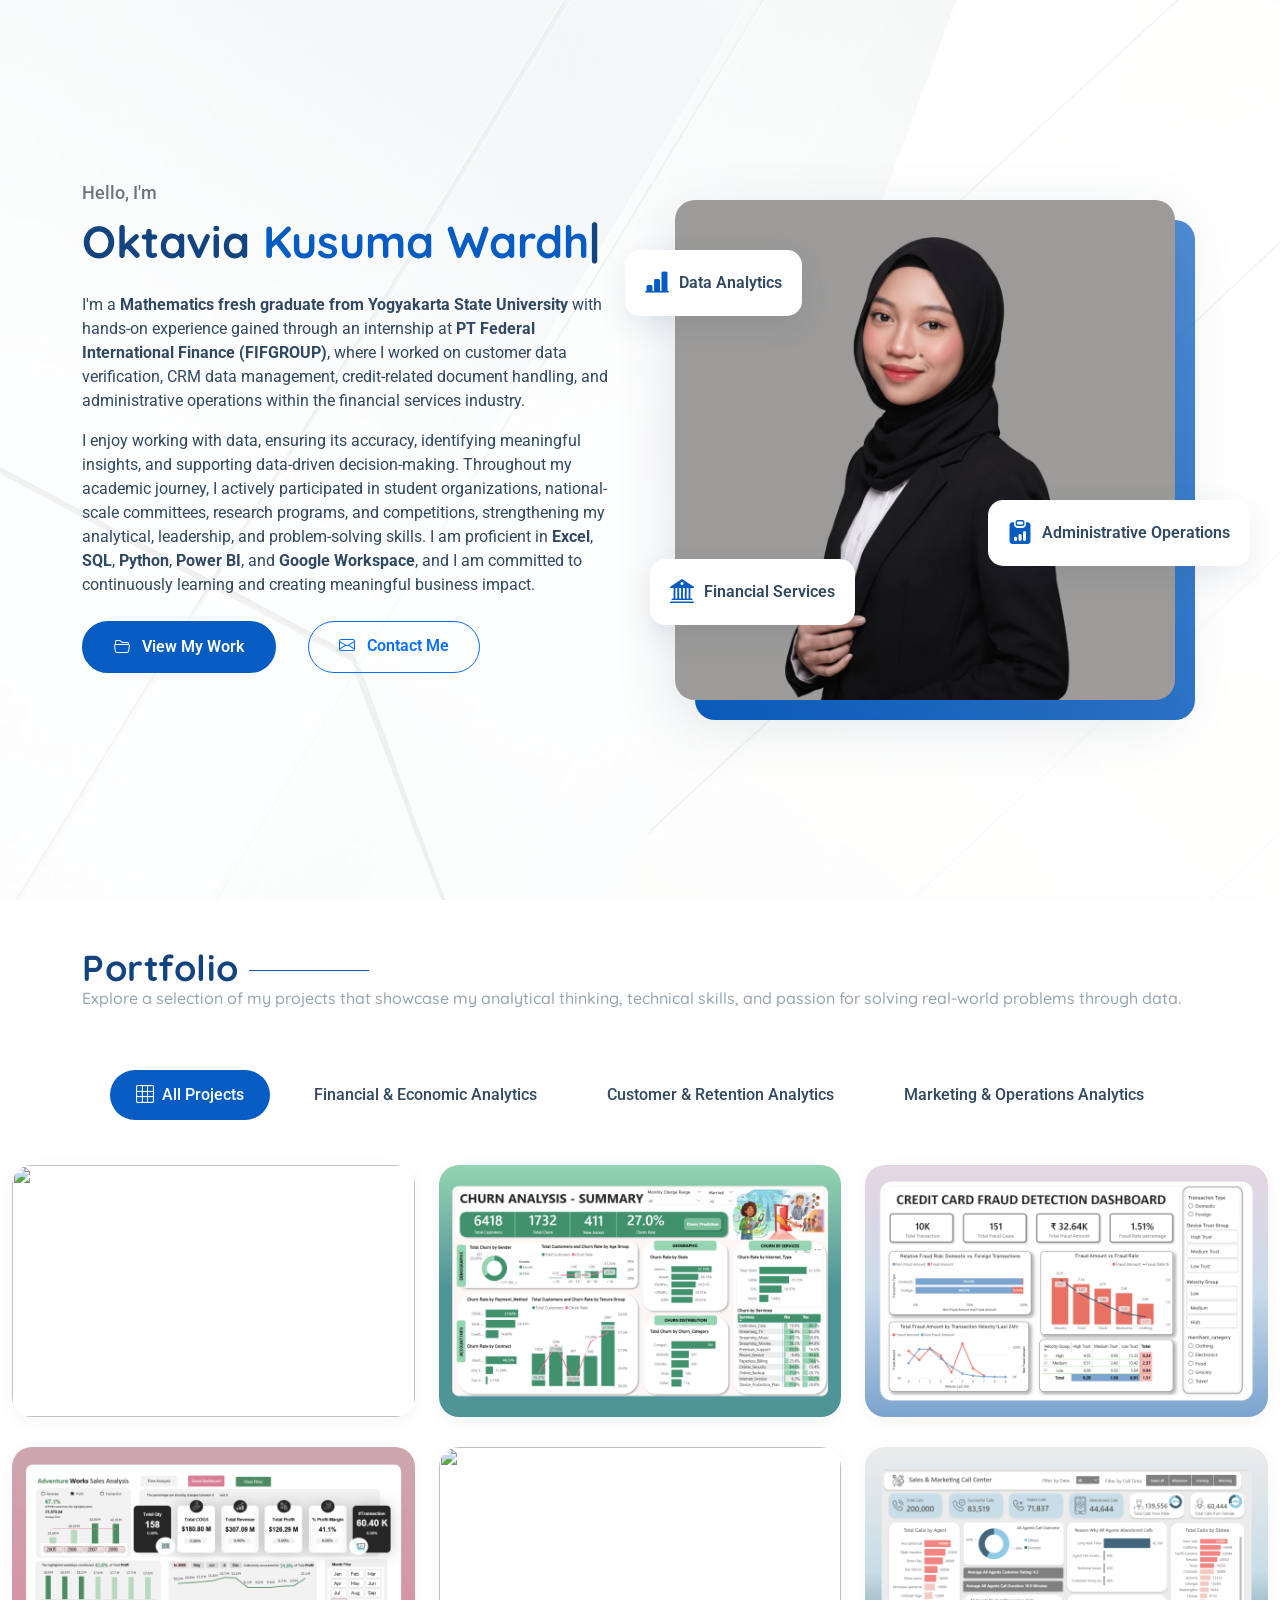
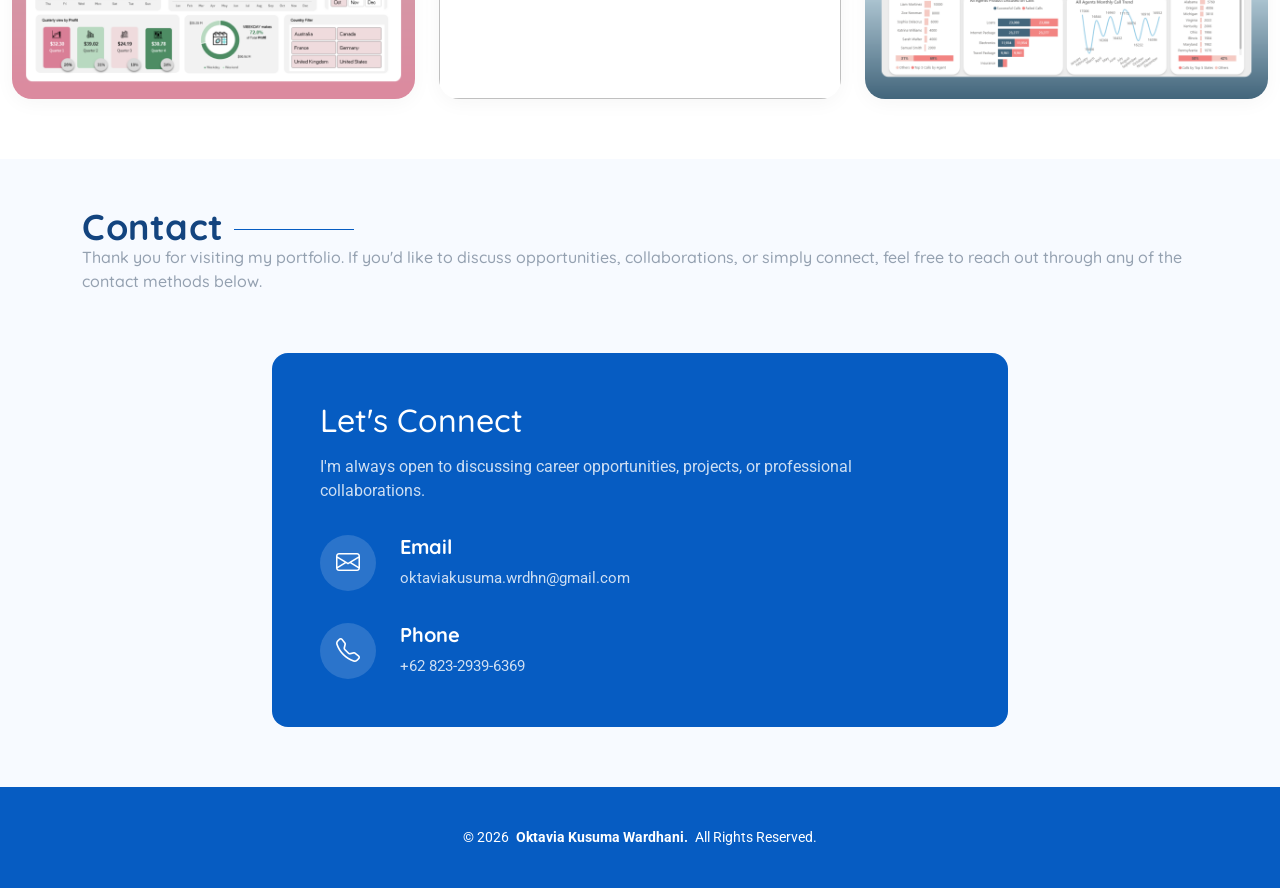
==== commit 9bea0b1e: "Upload semua file portofolio" ====
--- a/index.html
+++ b/index.html
@@ -4,13 +4,13 @@
 <head>
   <meta charset="utf-8">
   <meta content="width=device-width, initial-scale=1.0" name="viewport">
-  <title>Index - Style Bootstrap Template</title>
+  <title>Oktavia Kusuma</title>
   <meta name="description" content="">
   <meta name="keywords" content="">
 
   <!-- Favicons -->
-  <link href="assets/img/favicon.png" rel="icon">
-  <link href="assets/img/apple-touch-icon.png" rel="apple-touch-icon">
+  <link href="assets/img/profile/profile foto.png" rel="icon">
+  <link href="assets/img/profile/profile foto.png" rel="apple-touch-icon">
 
   <!-- Fonts -->
   <link href="https://fonts.googleapis.com" rel="preconnect">
@@ -37,52 +37,6 @@
       <a href="index.html" class="logo d-flex align-items-center">
       </a>
 
-      <nav id="navmenu" class="navmenu">
-
-        <div class="profile-img">
-          <img src="assets/img/profile/foto.jpg" alt="" class="img-fluid rounded-circle">
-        </div>
-
-        <a href="index.html" class="logo d-flex align-items-center justify-content-center active">
-          <h1 class="sitename">Alex Smith</h1>
-        </a>
-
-        <div class="social-links text-center">
-          <a href="#" class="twitter"><i class="bi bi-twitter-x"></i></a>
-          <a href="#" class="facebook"><i class="bi bi-facebook"></i></a>
-          <a href="#" class="instagram"><i class="bi bi-instagram"></i></a>
-          <a href="#" class="google-plus"><i class="bi bi-skype"></i></a>
-          <a href="#" class="linkedin"><i class="bi bi-linkedin"></i></a>
-        </div>
-
-        <ul>
-          <li><a href="#hero">Home</a></li>
-          <li><a href="#about">About</a></li>
-          <li><a href="#resume">Resume</a></li>
-          <li><a href="#portfolio">Portfolio</a></li>
-          <li><a href="#services">Services</a></li>
-          <li class="dropdown"><a href="#"><span>Dropdown</span> <i class="bi bi-chevron-down toggle-dropdown"></i></a>
-            <ul>
-              <li><a href="#">Dropdown 1</a></li>
-              <li class="dropdown"><a href="#"><span>Deep Dropdown</span> <i class="bi bi-chevron-down toggle-dropdown"></i></a>
-                <ul>
-                  <li><a href="#">Deep Dropdown 1</a></li>
-                  <li><a href="#">Deep Dropdown 2</a></li>
-                  <li><a href="#">Deep Dropdown 3</a></li>
-                  <li><a href="#">Deep Dropdown 4</a></li>
-                  <li><a href="#">Deep Dropdown 5</a></li>
-                </ul>
-              </li>
-              <li><a href="#">Dropdown 2</a></li>
-              <li><a href="#">Dropdown 3</a></li>
-              <li><a href="#">Dropdown 4</a></li>
-            </ul>
-          </li>
-          <li><a href="#contact">Contact</a></li>
-        </ul>
-        <i class="mobile-nav-toggle d-xl-none bi bi-list"></i>
-      </nav>
-
     </div>
   </header>
 
@@ -193,79 +147,76 @@
             <li data-filter="*" class="filter-active">
               <i class="bi bi-grid-3x3"></i> All Projects
             </li>
-            <li data-filter=".filter-ui">
-              UI/UX
+            <li data-filter=".filter-finance">
+              Financial & Economic Analytics
             </li>
-            <li data-filter=".filter-development">
-              Development
-            </li>
-            <li data-filter=".filter-photography">
-              Photography
+            <li data-filter=".filter-csr">
+              Customer & Retention Analytics
             </li>
             <li data-filter=".filter-marketing">
-              Marketing
+              Marketing & Operations Analytics
             </li>
           </ul>
 
           <div class="row g-4 isotope-container" data-aos="fade-up" data-aos-delay="300">
 
-            <div class="col-xl-3 col-lg-4 col-md-6 portfolio-item isotope-item filter-ui">
-              <article class="portfolio-entry">
-                <figure class="entry-image">
-                  <img src="assets/img/portfolio/portfolio-1.webp" class="img-fluid" alt="" loading="lazy">
-                  <div class="entry-overlay">
-                    <div class="overlay-content">
-                      <div class="entry-meta">UI/UX Design</div>
-                      <h3 class="entry-title">Mobile Banking App</h3>
-                      <div class="entry-links">
-                        <a href="assets/img/portfolio/portfolio-1.webp" class="glightbox" data-gallery="portfolio-gallery-ui" data-glightbox="title: Mobile Banking App; description: Praesent commodo cursus magna, vel scelerisque nisl consectetur.">
-                          <i class="bi bi-arrows-angle-expand"></i>
-                        </a>
-                        <a href="portfolio-details.html">
-                          <i class="bi bi-arrow-right"></i>
-                        </a>
-                      </div>
-                    </div>
-                  </div>
-                </figure>
-              </article>
-            </div><!-- End Portfolio Item -->
-
-            <div class="col-xl-3 col-lg-4 col-md-6 portfolio-item isotope-item filter-development">
-              <article class="portfolio-entry">
-                <figure class="entry-image">
-                  <img src="assets/img/portfolio/portfolio-10.webp" class="img-fluid" alt="" loading="lazy">
-                  <div class="entry-overlay">
-                    <div class="overlay-content">
-                      <div class="entry-meta">Development</div>
-                      <h3 class="entry-title">E-Learning Platform</h3>
-                      <div class="entry-links">
-                        <a href="assets/img/portfolio/portfolio-10.webp" class="glightbox" data-gallery="portfolio-gallery-development" data-glightbox="title: E-Learning Platform; description: Nulla vitae elit libero, a pharetra augue mollis interdum.">
-                          <i class="bi bi-arrows-angle-expand"></i>
-                        </a>
-                        <a href="portfolio-details.html">
-                          <i class="bi bi-arrow-right"></i>
-                        </a>
-                      </div>
-                    </div>
-                  </div>
-                </figure>
-              </article>
-            </div><!-- End Portfolio Item -->
-
-            <div class="col-xl-3 col-lg-4 col-md-6 portfolio-item isotope-item filter-photography">
-              <article class="portfolio-entry">
-                <figure class="entry-image">
-                  <img src="assets/img/portfolio/portfolio-7.webp" class="img-fluid" alt="" loading="lazy">
-                  <div class="entry-overlay">
-                    <div class="overlay-content">
-                      <div class="entry-meta">Photography</div>
-                      <h3 class="entry-title">Urban Architecture</h3>
-                      <div class="entry-links">
-                        <a href="assets/img/portfolio/portfolio-7.webp" class="glightbox" data-gallery="portfolio-gallery-photography" data-glightbox="title: Urban Architecture; description: Sed ut perspiciatis unde omnis iste natus error sit voluptatem.">
-                          <i class="bi bi-arrows-angle-expand"></i>
-                        </a>
-                        <a href="portfolio-details.html">
+            <div class="col-xl-3 col-lg-4 col-md-6 portfolio-item isotope-item filter-finance">
+              <article class="portfolio-entry">
+                <figure class="entry-image">
+                  <img src="assets/img/portfolio/portofolio1.png" class="img-fluid" alt="" loading="lazy">
+                  <div class="entry-overlay">
+                    <div class="overlay-content">
+                      <div class="entry-meta">Financial & Economic Analytics</div>
+                      <h3 class="entry-title">Optimizing Indonesia’s Inflation Prediction Using LSTM</h3>
+                      <div class="entry-links">
+                        <a href="assets/img/portfolio/portofolio1.png" class="glightbox" data-gallery="portfolio-gallery-finance" data-glightbox="title: Optimization of Indonesia’s Inflation Prediction Using a Deep Learning Approach: A Comparative Study of Three Long Short-Term Memory (LSTM) Architectures; description: This project applies deep learning techniques to predict Indonesia’s monthly Year-over-Year (YoY) inflation and compares the performance of three LSTM architectures: Single Layer LSTM, Bidirectional LSTM (BiLSTM), and Stacked LSTM. Using inflation data from January 2003 to December 2025 published by Bank Indonesia, the project includes time series preprocessing, Exploratory Data Analysis (EDA), hyperparameter optimization, and model evaluation using MSE, RMSE, MAE, and sMAPE.">
+                          <i class="bi bi-arrows-angle-expand"></i>
+                        </a>
+                        <a href="https://drive.google.com/drive/folders/1MQY9q2b-kxYuFx8VRQAAC2kwyiLDomg8?usp=sharing">
+                          <i class="bi bi-arrow-right"></i>
+                        </a>
+                      </div>
+                    </div>
+                  </div>
+                </figure>
+              </article>
+            </div><!-- End Portfolio Item -->
+
+            <div class="col-xl-3 col-lg-4 col-md-6 portfolio-item isotope-item filter-csr">
+              <article class="portfolio-entry">
+                <figure class="entry-image">
+                  <img src="assets/img/portfolio/Portofolio4.png" class="img-fluid" alt="" loading="lazy">
+                  <div class="entry-overlay">
+                    <div class="overlay-content">
+                      <div class="entry-meta">Customer & Retention Analysis</div>
+                      <h3 class="entry-title">Telecom Customer Churn Analysis & Prediction Dashboard</h3>
+                      <div class="entry-links">
+                        <a href="assets/img/portfolio/Portofolio4.png" class="glightbox" data-gallery="portfolio-gallery-csr" data-glightbox="title: Telecom Customer Churn Analysis & Prediction Dashboard; description: An end-to-end telecom customer churn analytics project combining SQL Server ETL, Power BI dashboards, and Random Forest machine learning to identify churn patterns and predict potential high-risk customers for proactive retention strategies.">
+                          <i class="bi bi-arrows-angle-expand"></i>
+                        </a>
+                        <a href="portfolio-details3.html">
+                          <i class="bi bi-arrow-right"></i>
+                        </a>
+                      </div>
+                    </div>
+                  </div>
+                </figure>
+              </article>
+            </div><!-- End Portfolio Item -->
+
+             <div class="col-xl-3 col-lg-4 col-md-6 portfolio-item isotope-item filter-csr">
+              <article class="portfolio-entry">
+                <figure class="entry-image">
+                  <img src="assets/img/portfolio/Portofolio6.png" class="img-fluid" alt="" loading="lazy">
+                  <div class="entry-overlay">
+                    <div class="overlay-content">
+                      <div class="entry-meta">Customer & Retention Analysis</div>
+                      <h3 class="entry-title">Credit Card Fraud Detection</h3>
+                      <div class="entry-links">
+                        <a href="assets/img/portfolio/Portofolio6.png" class="glightbox" data-gallery="portfolio-gallery-csr" data-glightbox="title: Credit Card Fraud Detection Dashboard; description: This report documents a complete end-to-end fraud intelligence pipeline built on 10,000 simulated credit card transactions. The objective was to identify high-risk behavioral segments, quantify fraud patterns, and deliver actionable business recommendations using Python for preprocessing and EDA, PostgreSQL for structured analysis, and Power BI for visualization..">
+                          <i class="bi bi-arrows-angle-expand"></i>
+                        </a>
+                        <a href="https://github.com/oktavwrdhn/fraudDetection.github.io">
                           <i class="bi bi-arrow-right"></i>
                         </a>
                       </div>
@@ -278,82 +229,38 @@
             <div class="col-xl-3 col-lg-4 col-md-6 portfolio-item isotope-item filter-marketing">
               <article class="portfolio-entry">
                 <figure class="entry-image">
-                  <img src="assets/img/portfolio/portfolio-4.webp" class="img-fluid" alt="" loading="lazy">
-                  <div class="entry-overlay">
-                    <div class="overlay-content">
-                      <div class="entry-meta">Marketing</div>
-                      <h3 class="entry-title">Social Media Campaign</h3>
-                      <div class="entry-links">
-                        <a href="assets/img/portfolio/portfolio-4.webp" class="glightbox" data-gallery="portfolio-gallery-marketing" data-glightbox="title: Social Media Campaign; description: Quis autem vel eum iure reprehenderit qui in ea voluptate.">
-                          <i class="bi bi-arrows-angle-expand"></i>
-                        </a>
-                        <a href="portfolio-details.html">
-                          <i class="bi bi-arrow-right"></i>
-                        </a>
-                      </div>
-                    </div>
-                  </div>
-                </figure>
-              </article>
-            </div><!-- End Portfolio Item -->
-
-            <div class="col-xl-3 col-lg-4 col-md-6 portfolio-item isotope-item filter-ui">
-              <article class="portfolio-entry">
-                <figure class="entry-image">
-                  <img src="assets/img/portfolio/portfolio-2.webp" class="img-fluid" alt="" loading="lazy">
-                  <div class="entry-overlay">
-                    <div class="overlay-content">
-                      <div class="entry-meta">UI/UX Design</div>
-                      <h3 class="entry-title">Smart Home Interface</h3>
-                      <div class="entry-links">
-                        <a href="assets/img/portfolio/portfolio-2.webp" class="glightbox" data-gallery="portfolio-gallery-ui" data-glightbox="title: Smart Home Interface; description: At vero eos et accusamus et iusto odio dignissimos ducimus.">
-                          <i class="bi bi-arrows-angle-expand"></i>
-                        </a>
-                        <a href="portfolio-details.html">
-                          <i class="bi bi-arrow-right"></i>
-                        </a>
-                      </div>
-                    </div>
-                  </div>
-                </figure>
-              </article>
-            </div><!-- End Portfolio Item -->
-
-            <div class="col-xl-3 col-lg-4 col-md-6 portfolio-item isotope-item filter-development">
-              <article class="portfolio-entry">
-                <figure class="entry-image">
-                  <img src="assets/img/portfolio/portfolio-11.webp" class="img-fluid" alt="" loading="lazy">
-                  <div class="entry-overlay">
-                    <div class="overlay-content">
-                      <div class="entry-meta">Development</div>
-                      <h3 class="entry-title">Cloud Management System</h3>
-                      <div class="entry-links">
-                        <a href="assets/img/portfolio/portfolio-11.webp" class="glightbox" data-gallery="portfolio-gallery-development" data-glightbox="title: Cloud Management System; description: Temporibus autem quibusdam et aut officiis debitis.">
-                          <i class="bi bi-arrows-angle-expand"></i>
-                        </a>
-                        <a href="portfolio-details.html">
-                          <i class="bi bi-arrow-right"></i>
-                        </a>
-                      </div>
-                    </div>
-                  </div>
-                </figure>
-              </article>
-            </div><!-- End Portfolio Item -->
-
-            <div class="col-xl-3 col-lg-4 col-md-6 portfolio-item isotope-item filter-photography">
-              <article class="portfolio-entry">
-                <figure class="entry-image">
-                  <img src="assets/img/portfolio/portfolio-8.webp" class="img-fluid" alt="" loading="lazy">
-                  <div class="entry-overlay">
-                    <div class="overlay-content">
-                      <div class="entry-meta">Photography</div>
-                      <h3 class="entry-title">Nature Collection</h3>
-                      <div class="entry-links">
-                        <a href="assets/img/portfolio/portfolio-8.webp" class="glightbox" data-gallery="portfolio-gallery-photography" data-glightbox="title: Nature Collection; description: Integer posuere erat a ante venenatis dapibus posuere velit aliquet.">
-                          <i class="bi bi-arrows-angle-expand"></i>
-                        </a>
-                        <a href="portfolio-details.html">
+                  <img src="assets/img/portfolio/Portofolio3.png" class="img-fluid" alt="" loading="lazy">
+                  <div class="entry-overlay">
+                    <div class="overlay-content">
+                      <div class="entry-meta">Marketing & Operation Analysis</div>
+                      <h3 class="entry-title">Adventure Work Sales Analysis Dashboard</h3>
+                      <div class="entry-links">
+                        <a href="assets/img/portfolio/Portofolio3.png" class="glightbox" data-gallery="portfolio-gallery-marketing" data-glightbox="title: Adventure Work Sales Analysis Dashboard; description: An interactive Microsoft Excel Business Intelligence dashboard that transforms Adventure Works' historical sales data into actionable insights on profitability, product performance, customer demographics, and geographic markets.">
+                          <i class="bi bi-arrows-angle-expand"></i>
+                        </a>
+                        <a href="portfolio-details2.html">
+                          <i class="bi bi-arrow-right"></i>
+                        </a>
+                      </div>
+                    </div>
+                  </div>
+                </figure>
+              </article>
+            </div><!-- End Portfolio Item -->
+
+             <div class="col-xl-3 col-lg-4 col-md-6 portfolio-item isotope-item filter-marketing">
+              <article class="portfolio-entry">
+                <figure class="entry-image">
+                  <img src="assets/img/portfolio/portofolio2.png" class="img-fluid" alt="" loading="lazy">
+                  <div class="entry-overlay">
+                    <div class="overlay-content">
+                      <div class="entry-meta">Marketing & Operation Analysis</div>
+                      <h3 class="entry-title">Marketing & Sales Performance Analysis Dashboard</h3>
+                      <div class="entry-links">
+                        <a href="assets/img/portfolio/portofolio2.png" class="glightbox" data-gallery="portfolio-gallery-marketing" data-glightbox="title: Marketing & Sales Performance Analysis Dashboard; description: An interactive Microsoft Excel dashboard analyzing revenue trends, course registration patterns, marketing channel contributions, product performance, sales group performance, and area-based registration distribution.">
+                          <i class="bi bi-arrows-angle-expand"></i>
+                        </a>
+                        <a href="portfolio-details1.html">
                           <i class="bi bi-arrow-right"></i>
                         </a>
                       </div>
@@ -366,25 +273,25 @@
             <div class="col-xl-3 col-lg-4 col-md-6 portfolio-item isotope-item filter-marketing">
               <article class="portfolio-entry">
                 <figure class="entry-image">
-                  <img src="assets/img/portfolio/portfolio-5.webp" class="img-fluid" alt="" loading="lazy">
-                  <div class="entry-overlay">
-                    <div class="overlay-content">
-                      <div class="entry-meta">Marketing</div>
-                      <h3 class="entry-title">Brand Strategy</h3>
-                      <div class="entry-links">
-                        <a href="assets/img/portfolio/portfolio-5.webp" class="glightbox" data-gallery="portfolio-gallery-marketing" data-glightbox="title: Brand Strategy; description: Fusce dapibus, tellus ac cursus commodo, tortor mauris condimentum.">
-                          <i class="bi bi-arrows-angle-expand"></i>
-                        </a>
-                        <a href="portfolio-details.html">
-                          <i class="bi bi-arrow-right"></i>
-                        </a>
-                      </div>
-                    </div>
-                  </div>
-                </figure>
-              </article>
-            </div><!-- End Portfolio Item -->
-
+                  <img src="assets/img/portfolio/Portofolio5.png" class="img-fluid" alt="" loading="lazy">
+                  <div class="entry-overlay">
+                    <div class="overlay-content">
+                      <div class="entry-meta">Marketing & Operation Analysis</div>
+                      <h3 class="entry-title">Sales & Marketing Call Center Dashboard</h3>
+                      <div class="entry-links">
+                        <a href="assets/img/portfolio/Portofolio5.png" class="glightbox" data-gallery="portfolio-gallery-marketing" data-glightbox="title: Smart Home Interface; description: At vero eos et accusamus et iusto odio dignissimos ducimus.">
+                          <i class="bi bi-arrows-angle-expand"></i>
+                        </a>
+                        <a href="portfolio-details4.html">
+                          <i class="bi bi-arrow-right"></i>
+                        </a>
+                      </div>
+                    </div>
+                  </div>
+                </figure>
+              </article>
+            </div><!-- End Portfolio Item -->
+    
           </div><!-- End Portfolio Container -->
 
         </div>
--- a/assets/css/main.css
+++ b/assets/css/main.css
@@ -1115,1209 +1115,557 @@
 }
 
 /*--------------------------------------------------------------
-# Skills Section
---------------------------------------------------------------*/
-.skills .skills-grid .skill-card {
-  background: linear-gradient(135deg, var(--surface-color) 0%, color-mix(in srgb, var(--surface-color), var(--accent-color) 5%) 100%);
-  border-radius: 15px;
+# Portfolio Section
+--------------------------------------------------------------*/
+
+.portfolio .portfolio-filters {
+  display: flex;
+  justify-content: center;
+  align-items: center;
+  flex-wrap: wrap;
+  gap: 18px;
+
+  padding: 0;
+  margin: 0 0 45px;
+
+  list-style: none;
+}
+
+.portfolio .portfolio-filters li {
+  display: flex;
+  align-items: center;
+  gap: 8px;
+
+  padding: 12px 26px;
+
+  font-size: 16px;
+  font-weight: 500;
+
+  color: var(--default-color);
+  background: var(--surface-color);
+
+  border-radius: 30px;
+
+  cursor: pointer;
+
+  transition: all 0.3s ease;
+}
+
+.portfolio .portfolio-filters li i {
+  font-size: 1.1em;
+
+  transition: transform 0.3s ease;
+}
+
+.portfolio .portfolio-filters li:hover {
+  color: var(--accent-color);
+
+  background: color-mix(
+    in srgb,
+    var(--accent-color),
+    transparent 92%
+  );
+
+  transform: translateY(-2px);
+}
+
+.portfolio .portfolio-filters li:hover i {
+  transform: scale(1.1);
+}
+
+.portfolio .portfolio-filters li.filter-active {
+  color: var(--contrast-color);
+  background: var(--accent-color);
+}
+
+
+/*--------------------------------------------------------------
+# Portfolio Grid
+--------------------------------------------------------------*/
+
+.portfolio .row {
+  --bs-gutter-x: 24px;
+  --bs-gutter-y: 30px;
+}
+
+
+/*--------------------------------------------------------------
+# Portfolio Card
+--------------------------------------------------------------*/
+
+.portfolio .portfolio-entry {
+  position: relative;
+
+  overflow: hidden;
+
+  background: var(--surface-color);
+
+  border-radius: 20px;
+
+  box-shadow: 0 4px 20px rgba(0, 0, 0, 0.04);
+
+  transition: all 0.4s ease;
+}
+
+.portfolio .portfolio-entry:hover {
+  transform: translateY(-5px);
+
+  box-shadow: 0 12px 30px rgba(0, 0, 0, 0.10);
+}
+
+
+/*--------------------------------------------------------------
+# Portfolio Image
+--------------------------------------------------------------*/
+
+.portfolio .portfolio-entry .entry-image {
+  position: relative;
+
+  overflow: hidden;
+
+  width: 100%;
+
+  /* DIUBAH: Rasio aspek diubah dari 4/3 ke 16/10 agar gambar vertikalnya lebih tinggi & seimbang di 3 kolom */
+  aspect-ratio: 16 / 10;
+
+  margin: 0;
+}
+
+.portfolio .portfolio-entry .entry-image img {
+  display: block;
+
+  width: 100%;
+  height: 100%;
+
+  object-fit: cover;
+
+  transition:
+    transform 0.6s cubic-bezier(0.4, 0, 0.2, 1);
+}
+
+
+/*--------------------------------------------------------------
+# Portfolio Overlay
+--------------------------------------------------------------*/
+
+.portfolio .portfolio-entry .entry-image .entry-overlay {
+  position: absolute;
+
+  inset: 0;
+
+  display: flex;
+  align-items: flex-end;
+
   padding: 30px;
-  height: 100%;
-  position: relative;
-  overflow: hidden;
-  border: 1px solid color-mix(in srgb, var(--accent-color), transparent 85%);
-  transition: all 0.3s ease;
-}
-
-.skills .skills-grid .skill-card:before {
-  content: "";
-  position: absolute;
-  top: 0;
-  left: 0;
+
+  background:
+    linear-gradient(
+      180deg,
+      transparent 25%,
+      rgba(0, 0, 0, 0.82) 100%
+    );
+
+  opacity: 0;
+
+  transform: translateY(20px);
+
+  transition:
+    opacity 0.4s ease,
+    transform 0.4s ease;
+}
+
+.portfolio .portfolio-entry .entry-image .entry-overlay .overlay-content {
   width: 100%;
-  height: 3px;
-  background: linear-gradient(90deg, var(--accent-color), color-mix(in srgb, var(--accent-color), var(--heading-color) 30%));
-}
-
-.skills .skills-grid .skill-card:hover {
-  transform: translateY(-10px);
-  box-shadow: 0 20px 40px color-mix(in srgb, var(--accent-color), transparent 80%);
-  border-color: color-mix(in srgb, var(--accent-color), transparent 60%);
-}
-
-.skills .skills-grid .skill-card .skill-header {
-  display: flex;
-  align-items: center;
-  margin-bottom: 25px;
-  gap: 15px;
-}
-
-.skills .skills-grid .skill-card .skill-header i {
-  font-size: 28px;
+
+  transform: translateY(20px);
+
+  transition: transform 0.4s ease;
+}
+
+
+/*--------------------------------------------------------------
+# Portfolio Text
+--------------------------------------------------------------*/
+
+.portfolio .entry-overlay .entry-meta {
+  margin-bottom: 10px;
+
   color: var(--accent-color);
-  width: 50px;
-  height: 50px;
+
+  font-size: 14px;
+  font-weight: 600;
+
+  text-transform: uppercase;
+  letter-spacing: 1px;
+}
+
+.portfolio .entry-overlay .entry-title {
+  margin: 0 0 20px;
+
+  color: var(--contrast-color);
+
+  font-size: 24px;
+  font-weight: 600;
+}
+
+
+/*--------------------------------------------------------------
+# Portfolio Action Buttons
+--------------------------------------------------------------*/
+
+.portfolio .entry-overlay .entry-links {
+  display: flex;
+  gap: 14px;
+}
+
+.portfolio .entry-overlay .entry-links a {
   display: flex;
   align-items: center;
   justify-content: center;
-  background: color-mix(in srgb, var(--accent-color), transparent 90%);
+
+  width: 48px;
+  height: 48px;
+
+  color: var(--accent-color);
+  background: var(--surface-color);
+
   border-radius: 12px;
-}
-
-.skills .skills-grid .skill-card .skill-header h3 {
+
   font-size: 20px;
-  margin: 0;
-  color: var(--heading-color);
-}
-
-.skills .skills-grid .skill-card .skill-item {
-  margin-bottom: 20px;
-}
-
-.skills .skills-grid .skill-card .skill-item:last-child {
-  margin-bottom: 0;
-}
-
-.skills .skills-grid .skill-card .skill-item .skill-info {
-  display: flex;
-  justify-content: space-between;
-  align-items: center;
-  margin-bottom: 8px;
-}
-
-.skills .skills-grid .skill-card .skill-item .skill-info .skill-name {
-  font-weight: 600;
-  color: var(--heading-color);
-  font-size: 15px;
-}
-
-.skills .skills-grid .skill-card .skill-item .skill-info .skill-percentage {
-  font-size: 14px;
-  font-weight: 700;
-  color: var(--accent-color);
-}
-
-.skills .skills-grid .skill-card .skill-item .skill-bar {
-  height: 6px;
-  background: color-mix(in srgb, var(--default-color), transparent 92%);
-  border-radius: 10px;
-  overflow: hidden;
-  position: relative;
-}
-
-.skills .skills-grid .skill-card .skill-item .skill-bar .progress-bar {
-  height: 100%;
-  background: linear-gradient(45deg, var(--accent-color), color-mix(in srgb, var(--accent-color), var(--heading-color) 20%));
-  border-radius: 10px;
-  width: 0;
-  transition: width 1.8s cubic-bezier(0.4, 0, 0.2, 1);
-  position: relative;
-}
-
-.skills .skills-grid .skill-card .skill-item .skill-bar .progress-bar:after {
-  content: "";
-  position: absolute;
-  top: 0;
-  left: 0;
-  right: 0;
-  bottom: 0;
-  background: linear-gradient(90deg, transparent, rgba(255, 255, 255, 0.3), transparent);
-  animation: shimmer 2s infinite;
-}
-
-.skills .skills-summary {
-  background: var(--surface-color);
-  padding: 40px 30px;
-  border-radius: 15px;
-  height: fit-content;
-  position: sticky;
-  top: 20px;
-  box-shadow: 0 10px 30px color-mix(in srgb, var(--default-color), transparent 90%);
-}
-
-.skills .skills-summary h3 {
-  color: var(--heading-color);
-  margin-bottom: 20px;
-  font-size: 24px;
-}
-
-.skills .skills-summary p {
-  color: color-mix(in srgb, var(--default-color), transparent 20%);
-  margin-bottom: 30px;
-  line-height: 1.6;
-}
-
-.skills .skills-summary .summary-stats {
-  margin-bottom: 30px;
-}
-
-.skills .skills-summary .summary-stats .stat-item {
-  display: flex;
-  align-items: center;
-  margin-bottom: 20px;
-  gap: 15px;
-}
-
-.skills .skills-summary .summary-stats .stat-item:last-child {
-  margin-bottom: 0;
-}
-
-.skills .skills-summary .summary-stats .stat-item .stat-circle {
-  width: 50px;
-  height: 50px;
-  border-radius: 50%;
-  background: linear-gradient(135deg, var(--accent-color), color-mix(in srgb, var(--accent-color), var(--heading-color) 30%));
-  display: flex;
-  align-items: center;
-  justify-content: center;
-  flex-shrink: 0;
-}
-
-.skills .skills-summary .summary-stats .stat-item .stat-circle i {
-  color: var(--contrast-color);
-  font-size: 20px;
-}
-
-.skills .skills-summary .summary-stats .stat-item .stat-info .stat-number {
-  display: block;
-  font-size: 24px;
-  font-weight: 700;
-  color: var(--heading-color);
-  line-height: 1;
-}
-
-.skills .skills-summary .summary-stats .stat-item .stat-info .stat-label {
-  font-size: 14px;
-  color: color-mix(in srgb, var(--default-color), transparent 30%);
-}
-
-.skills .skills-summary .skills-badges h4 {
-  color: var(--heading-color);
-  margin-bottom: 15px;
-  font-size: 18px;
-}
-
-.skills .skills-summary .skills-badges .badge-list {
-  display: flex;
-  flex-wrap: wrap;
-  gap: 10px;
-}
-
-.skills .skills-summary .skills-badges .badge-list .skill-badge {
-  background: linear-gradient(45deg, var(--accent-color), color-mix(in srgb, var(--accent-color), var(--heading-color) 20%));
-  color: var(--contrast-color);
-  padding: 8px 16px;
-  border-radius: 20px;
-  font-size: 12px;
-  font-weight: 600;
-  text-transform: uppercase;
-  letter-spacing: 0.5px;
-}
-
-@keyframes shimmer {
-  0% {
-    transform: translateX(-100%);
-  }
-
-  100% {
-    transform: translateX(100%);
-  }
-}
-
-@media (max-width: 991px) {
-  .skills .skills-summary {
-    margin-top: 30px;
-    position: relative;
-    top: auto;
-  }
-}
+
+  opacity: 0;
+  transform: translateY(20px);
+
+  transition: all 0.3s ease;
+}
+
+.portfolio .entry-overlay .entry-links a:hover {
+  color: var(--contrast-color);
+  background: var(--accent-color);
+
+  transform: translateY(-3px);
+}
+
+.portfolio .entry-overlay .entry-links a:nth-child(1) {
+  transition-delay: 0.1s;
+}
+
+.portfolio .entry-overlay .entry-links a:nth-child(2) {
+  transition-delay: 0.2s;
+}
+
+
+/*--------------------------------------------------------------
+# Hover Effects
+--------------------------------------------------------------*/
+
+.portfolio .portfolio-entry:hover
+.entry-image img {
+  transform: scale(1.06);
+}
+
+.portfolio .portfolio-entry:hover
+.entry-image .entry-overlay {
+  opacity: 1;
+
+  transform: translateY(0);
+}
+
+.portfolio .portfolio-entry:hover
+.entry-image .entry-overlay
+.overlay-content {
+  transform: translateY(0);
+}
+
+.portfolio .portfolio-entry:hover
+.entry-image .entry-overlay
+.entry-links a {
+  opacity: 1;
+
+  transform: translateY(0);
+}
+
+
+/*--------------------------------------------------------------
+# Desktop Layout (DIUBAH MENJADI 3 KOLOM)
+--------------------------------------------------------------*/
+
+@media (min-width: 992px) {
+
+  .portfolio .portfolio-item {
+    /* DIUBAH: Dari 25% menjadi 33.333333% agar menjadi 3 kolom di layar besar */
+    width: 33.333333%;
+  }
+
+}
+
+
+/*--------------------------------------------------------------
+# Tablet Layout (DIUBAH MENJADI 2 KOLOM AGAR SEIMBANG)
+--------------------------------------------------------------*/
+
+@media (max-width: 991px) and (min-width: 768px) {
+
+  .portfolio .portfolio-item {
+    /* DIUBAH: Menjadi 50% di tablet agar tidak terlalu sempit dipaksakan 3 kolom */
+    width: 50%;
+  }
+
+}
+
+
+/*--------------------------------------------------------------
+# Mobile Layout
+--------------------------------------------------------------*/
 
 @media (max-width: 767px) {
-  .skills .skills-grid .skill-card {
-    padding: 25px 20px;
-  }
-
-  .skills .skills-grid .skill-card .skill-header {
-    flex-direction: column;
-    text-align: center;
-    gap: 10px;
-  }
-
-  .skills .skills-grid .skill-card .skill-header h3 {
-    font-size: 18px;
-  }
-
-  .skills .skills-summary {
-    padding: 30px 20px;
-  }
-
-  .skills .skills-summary .summary-stats .stat-item .stat-circle {
-    width: 45px;
-    height: 45px;
-  }
-
-  .skills .skills-summary .summary-stats .stat-item .stat-circle i {
-    font-size: 18px;
-  }
-
-  .skills .skills-summary .summary-stats .stat-item .stat-info .stat-number {
-    font-size: 20px;
-  }
-}
-
-/*--------------------------------------------------------------
-# Resume Section
---------------------------------------------------------------*/
-.resume .section-header {
-  margin-bottom: 2.5rem;
-}
-
-.resume .section-header h2 {
-  font-size: 1.8rem;
-  font-weight: 700;
-  margin-bottom: 1rem;
-  display: flex;
-  align-items: center;
-  gap: 0.75rem;
-}
-
-.resume .section-header h2 i {
-  color: var(--accent-color);
-  font-size: 1.5rem;
-}
-
-.resume .section-header .section-subtitle {
-  color: color-mix(in srgb, var(--default-color), transparent 30%);
-  font-size: 1rem;
-  line-height: 1.6;
-}
-
-.resume .experience-section {
-  padding-right: 1.5rem;
-}
-
-.resume .experience-section .experience-cards .experience-card {
-  background: var(--surface-color);
-  border: 1px solid color-mix(in srgb, var(--default-color), transparent 90%);
-  border-radius: 12px;
-  padding: 1.8rem;
-  margin-bottom: 1.5rem;
-  transition: all 0.3s ease;
-  position: relative;
-  overflow: hidden;
-}
-
-.resume .experience-section .experience-cards .experience-card::before {
-  content: "";
-  position: absolute;
-  top: 0;
-  left: 0;
-  width: 4px;
-  height: 100%;
-  background: linear-gradient(135deg, var(--accent-color), color-mix(in srgb, var(--accent-color), transparent 30%));
-}
-
-.resume .experience-section .experience-cards .experience-card:hover {
-  box-shadow: 0 8px 30px color-mix(in srgb, var(--default-color), transparent 85%);
-  transform: translateY(-5px);
-}
-
-.resume .experience-section .experience-cards .experience-card .card-header {
-  display: flex;
-  justify-content: space-between;
-  align-items: flex-start;
-  margin-bottom: 1rem;
-}
-
-.resume .experience-section .experience-cards .experience-card .card-header .role-info h3 {
-  color: var(--heading-color);
-  font-size: 1.25rem;
-  font-weight: 600;
-  margin-bottom: 0.25rem;
-}
-
-.resume .experience-section .experience-cards .experience-card .card-header .role-info h4 {
-  color: var(--accent-color);
-  font-size: 1rem;
-  font-weight: 500;
-  margin: 0;
-}
-
-.resume .experience-section .experience-cards .experience-card .card-header .duration {
-  background: color-mix(in srgb, var(--accent-color), transparent 90%);
-  color: var(--accent-color);
-  padding: 0.4rem 0.8rem;
-  border-radius: 20px;
-  font-size: 0.85rem;
-  font-weight: 500;
-  white-space: nowrap;
-}
-
-.resume .experience-section .experience-cards .experience-card .card-body p {
-  color: color-mix(in srgb, var(--default-color), transparent 25%);
-  margin-bottom: 1rem;
-  line-height: 1.6;
-}
-
-.resume .experience-section .experience-cards .experience-card .card-body .achievements {
-  margin: 0;
-  padding-left: 0;
-  list-style: none;
-}
-
-.resume .experience-section .experience-cards .experience-card .card-body .achievements li {
-  position: relative;
-  padding-left: 1.5rem;
-  margin-bottom: 0.5rem;
-  color: color-mix(in srgb, var(--default-color), transparent 15%);
-  font-size: 0.9rem;
-}
-
-.resume .experience-section .experience-cards .experience-card .card-body .achievements li::before {
-  content: "✓";
-  position: absolute;
-  left: 0;
-  top: 0;
-  color: var(--accent-color);
-  font-weight: bold;
-}
-
-.resume .experience-section .experience-cards .experience-card .card-body .achievements li:last-child {
-  margin-bottom: 0;
-}
-
-.resume .education-section {
-  padding-left: 1.5rem;
-}
-
-.resume .education-section .education-timeline {
-  position: relative;
-}
-
-.resume .education-section .education-timeline .timeline-track {
-  position: absolute;
-  left: 1rem;
-  top: 2rem;
-  bottom: 2rem;
-  width: 2px;
-  background: linear-gradient(to bottom, var(--accent-color), color-mix(in srgb, var(--accent-color), transparent 70%));
-}
-
-.resume .education-section .education-timeline .education-item {
-  position: relative;
-  padding-left: 3rem;
-  margin-bottom: 2.5rem;
-}
-
-.resume .education-section .education-timeline .education-item:last-child {
-  margin-bottom: 0;
-}
-
-.resume .education-section .education-timeline .education-item .timeline-marker {
-  position: absolute;
-  left: 0.5rem;
-  top: 1.5rem;
-  width: 1rem;
-  height: 1rem;
-  background: var(--accent-color);
-  border: 3px solid var(--surface-color);
-  border-radius: 50%;
-  box-shadow: 0 0 0 4px color-mix(in srgb, var(--accent-color), transparent 85%);
-}
-
-.resume .education-section .education-timeline .education-item .education-content {
-  background: var(--surface-color);
-  border: 1px solid color-mix(in srgb, var(--default-color), transparent 90%);
-  border-radius: 8px;
-  padding: 1.5rem;
-  transition: all 0.3s ease;
-}
-
-.resume .education-section .education-timeline .education-item .education-content:hover {
-  box-shadow: 0 5px 20px color-mix(in srgb, var(--default-color), transparent 90%);
-}
-
-.resume .education-section .education-timeline .education-item .education-content .degree-header {
-  display: flex;
-  justify-content: space-between;
-  align-items: flex-start;
-  margin-bottom: 0.5rem;
-}
-
-.resume .education-section .education-timeline .education-item .education-content .degree-header h3 {
-  color: var(--heading-color);
-  font-size: 1.1rem;
-  font-weight: 600;
-  margin: 0;
-  line-height: 1.3;
-}
-
-.resume .education-section .education-timeline .education-item .education-content .degree-header .year {
-  background: var(--accent-color);
-  color: var(--contrast-color);
-  padding: 0.3rem 0.7rem;
-  border-radius: 15px;
-  font-size: 0.8rem;
-  font-weight: 500;
-  white-space: nowrap;
-}
-
-.resume .education-section .education-timeline .education-item .education-content .institution {
-  color: color-mix(in srgb, var(--accent-color), transparent 20%);
-  font-size: 1rem;
-  font-weight: 500;
-  margin-bottom: 0.8rem;
-}
-
-.resume .education-section .education-timeline .education-item .education-content p {
-  color: color-mix(in srgb, var(--default-color), transparent 30%);
-  margin: 0;
-  font-size: 0.9rem;
-  line-height: 1.5;
-}
-
-@media (max-width: 992px) {
-
-  .resume .experience-section,
-  .resume .education-section {
-    padding-left: 0;
-    padding-right: 0;
-    margin-bottom: 3rem;
-  }
-
-  .resume .section-header h2 {
-    font-size: 1.6rem;
-  }
-
-  .resume .experience-cards .experience-card .card-header {
-    flex-direction: column;
-    gap: 0.8rem;
-  }
-
-  .resume .experience-cards .experience-card .card-header .duration {
-    align-self: flex-start;
-  }
-
-  .resume .education-timeline .education-item .education-content .degree-header {
-    flex-direction: column;
-    gap: 0.5rem;
-  }
-
-  .resume .education-timeline .education-item .education-content .degree-header .year {
-    align-self: flex-start;
-  }
-}
-
-@media (max-width: 576px) {
-  .resume .section-header h2 {
-    font-size: 1.4rem;
-  }
-
-  .resume .section-header h2 i {
-    font-size: 1.2rem;
-  }
-
-  .resume .experience-cards .experience-card {
-    padding: 1.3rem;
-  }
-
-  .resume .education-timeline .timeline-track {
-    left: 0.5rem;
-  }
-
-  .resume .education-timeline .education-item {
-    padding-left: 2rem;
-  }
-
-  .resume .education-timeline .education-item .timeline-marker {
-    left: 0;
-  }
-}
-
-/*--------------------------------------------------------------
-# Services Section
---------------------------------------------------------------*/
-.services .service-item {
-  height: 100%;
-  padding: 2rem;
-  background-color: var(--surface-color);
-  border-radius: 12px;
-  box-shadow: 0 5px 25px -5px rgba(0, 0, 0, 0.05);
-  transition: all 0.3s ease-in-out;
-  position: relative;
-  overflow: hidden;
-}
-
-.services .service-item::before {
-  content: "";
-  position: absolute;
-  top: 0;
-  left: 0;
-  width: 3px;
-  height: 0;
-  background-color: var(--accent-color);
-  transition: height 0.3s ease-in-out;
-}
-
-.services .service-item:hover {
-  transform: translateY(-5px);
-  box-shadow: 0 8px 30px -5px rgba(0, 0, 0, 0.08);
-}
-
-.services .service-item:hover::before {
-  height: 100%;
-}
-
-.services .service-item:hover .icon i {
-  transform: scale(1.1) rotate(5deg);
-  color: var(--accent-color);
-}
-
-.services .service-item:hover .link-item i {
-  transform: translateX(5px);
-}
-
-.services .service-item .icon {
-  margin-bottom: 1.5rem;
-}
-
-.services .service-item .icon i {
-  font-size: 2.5rem;
-  color: color-mix(in srgb, var(--accent-color), transparent 15%);
-  transition: all 0.3s ease-in-out;
-}
-
-.services .service-item h3 {
-  font-size: 1.5rem;
-  margin-bottom: 1rem;
-  font-weight: 600;
-  color: var(--heading-color);
-  font-family: var(--heading-font);
-}
-
-.services .service-item p {
-  color: color-mix(in srgb, var(--default-color), transparent 25%);
-  font-size: 1rem;
-  line-height: 1.6;
-  margin-bottom: 1.5rem;
-}
-
-.services .service-item .card-links {
-  margin-top: auto;
-}
-
-.services .service-item .card-links .link-item {
-  display: inline-flex;
-  align-items: center;
-  color: var(--accent-color);
-  font-weight: 500;
-  font-size: 0.95rem;
-  transition: color 0.3s ease;
-}
-
-.services .service-item .card-links .link-item i {
-  margin-left: 0.5rem;
-  font-size: 1.1rem;
-  transition: transform 0.3s ease;
-}
-
-.services .service-item .card-links .link-item:hover {
-  color: color-mix(in srgb, var(--accent-color), transparent 25%);
-}
-
-@media (max-width: 991px) {
-  .services .card-item {
-    padding: 1.75rem;
-  }
-
-  .services .card-item h3 {
-    font-size: 1.35rem;
-  }
-
-  .services .card-item .icon i {
-    font-size: 2.25rem;
-  }
-}
-
-@media (max-width: 767px) {
-  .services .card-item {
-    padding: 1.5rem;
-  }
-
-  .services .card-item h3 {
-    font-size: 1.25rem;
-  }
-
-  .services .card-item .icon i {
-    font-size: 2rem;
-  }
-
-  .services .card-item:hover {
-    transform: translateY(-3px);
-  }
-}
-
-/*--------------------------------------------------------------
-# Portfolio Section
---------------------------------------------------------------*/
-.portfolio .portfolio-filters {
-  display: flex;
-  justify-content: center;
-  flex-wrap: wrap;
-  gap: 15px;
-  padding: 0;
-  margin: 0 0 40px;
-  list-style: none;
-}
-
-.portfolio .portfolio-filters li {
-  font-size: 15px;
-  font-weight: 500;
-  padding: 12px 25px;
-  cursor: pointer;
-  background: var(--surface-color);
-  color: var(--default-color);
-  border-radius: 30px;
-  display: flex;
-  align-items: center;
-  gap: 8px;
-  transition: all 0.3s ease;
-}
-
-.portfolio .portfolio-filters li i {
-  font-size: 1.1em;
-  transition: transform 0.3s ease;
-}
-
-.portfolio .portfolio-filters li:hover {
-  color: var(--accent-color);
-  transform: translateY(-2px);
-  background: color-mix(in srgb, var(--accent-color), transparent 92%);
-}
-
-.portfolio .portfolio-filters li:hover i {
-  transform: scale(1.1);
-}
-
-.portfolio .portfolio-filters li.filter-active {
-  background: var(--accent-color);
-  color: var(--contrast-color);
-}
-
-@media (max-width: 768px) {
+
   .portfolio .portfolio-filters {
     gap: 10px;
+
+    margin-bottom: 30px;
   }
 
   .portfolio .portfolio-filters li {
-    padding: 8px 20px;
+    padding: 9px 18px;
+
     font-size: 14px;
   }
-}
-
-.portfolio .portfolio-entry {
-  position: relative;
-  border-radius: 16px;
+
+  .portfolio .row {
+    --bs-gutter-x: 16px;
+    --bs-gutter-y: 20px;
+  }
+
+  .portfolio .portfolio-item {
+    width: 100%;
+  }
+
+  .portfolio .portfolio-entry
+  .entry-image
+  .entry-overlay {
+    padding: 20px;
+  }
+
+  .portfolio .entry-overlay .entry-title {
+    font-size: 20px;
+  }
+
+  .portfolio .entry-overlay .entry-links a {
+    width: 42px;
+    height: 42px;
+
+  }
+}
+
+/*--------------------------------------------------------------
+# Portfolio Details - Content Formatting
+--------------------------------------------------------------*/
+
+/* General Text Alignment */
+.portfolio-details .portfolio-details-content p,
+.portfolio-details .portfolio-details-content li,
+.portfolio-details .portfolio-details-content td,
+.portfolio-details .portfolio-details-content th {
+  text-align: justify;
+}
+
+
+/*--------------------------------------------------------------
+# Project Overview & Business Problem
+--------------------------------------------------------------*/
+
+.portfolio-details .project-overview p {
+  color: var(--default-color);
+  line-height: 1.8;
+  margin-bottom: 16px;
+  opacity: 0.85; /* Menjaga konsistensi jika default-color terlalu pekat */
+}
+
+
+/*--------------------------------------------------------------
+# Objectives
+--------------------------------------------------------------*/
+
+.portfolio-details .project-accordion .objectives-intro {
+  color: var(--default-color);
+  font-weight: 600;
+  margin-bottom: 12px;
+  text-align: left;
+}
+
+.portfolio-details .project-accordion .objectives-list {
+  padding-left: 20px;
+  margin-bottom: 0;
+}
+
+.portfolio-details .project-accordion .objectives-list li {
+  /* Disamakan dengan warna & line-height Business Problem */
+  color: var(--default-color);
+  opacity: 0.85; 
+  line-height: 1.8;
+  margin-bottom: 10px;
+}
+
+
+/*--------------------------------------------------------------
+# Dataset Table
+--------------------------------------------------------------*/
+
+.portfolio-details .project-accordion .table {
+  width: 100%;
+  margin-top: 15px;
+  margin-bottom: 0;
+
+  border-collapse: separate;
+  border-spacing: 0;
+
   overflow: hidden;
-  background: var(--surface-color);
-  box-shadow: 0 4px 30px rgba(0, 0, 0, 0.05);
-}
-
-.portfolio .portfolio-entry .entry-image {
-  position: relative;
-  margin: 0;
-  overflow: hidden;
-  aspect-ratio: 16/9;
-}
-
-.portfolio .portfolio-entry .entry-image img {
-  width: 100%;
-  height: 100%;
-  object-fit: cover;
-  transition: transform 0.6s cubic-bezier(0.4, 0, 0.2, 1);
-}
-
-.portfolio .portfolio-entry .entry-image .entry-overlay {
-  position: absolute;
-  inset: 0;
-  background: linear-gradient(180deg, transparent 0%, rgba(0, 0, 0, 0.8) 100%);
-  display: flex;
-  align-items: flex-end;
-  padding: 30px;
-  opacity: 0;
-  transform: translateY(20px);
-  transition: all 0.4s cubic-bezier(0.4, 0, 0.2, 1);
-}
-
-.portfolio .portfolio-entry .entry-image .entry-overlay .overlay-content {
-  width: 100%;
-  transform: translateY(20px);
-  transition: transform 0.4s cubic-bezier(0.4, 0, 0.2, 1);
-}
-
-.portfolio .portfolio-entry .entry-image .entry-overlay .entry-meta {
+
+  border: 1px solid
+    color-mix(
+      in srgb,
+      var(--accent-color),
+      transparent 80%
+    );
+
+  border-radius: 10px;
+}
+
+.portfolio-details .project-accordion .table th {
+  padding: 13px 15px;
+
+  background: color-mix(
+    in srgb,
+    var(--default-color),
+    transparent 88%
+  );
+
+  color: var(--default-color);
+  opacity: 0.85;
+
+  font-weight: 600;
+  text-align: left;
+
+  border-bottom: 1px solid
+    color-mix(
+      in srgb,
+      var(--default-color),
+      transparent 80%
+    );
+}
+
+.portfolio-details .project-accordion .table td {
+  padding: 12px 15px;
+
+  color: var(--default-color);
+  opacity: 0.85;
+
+  line-height: 1.6;
+  vertical-align: top;
+
+  border-bottom: 1px solid
+    color-mix(
+      in srgb,
+      var(--default-color),
+      transparent 80%
+    );
+}
+
+.portfolio-details .project-accordion .table tr:last-child td {
+  border-bottom: none;
+}
+
+.portfolio-details .project-accordion .table tbody tr {
+  transition: background-color 0.25s ease;
+}
+
+.portfolio-details .project-accordion .table tbody tr:hover {
+  background: color-mix(
+    in srgb,
+    var(--default-color),
+    transparent 96%
+  );
+}
+
+
+/*--------------------------------------------------------------
+# KPI Table
+--------------------------------------------------------------*/
+
+.portfolio-details .kpi-table th,
+.portfolio-details .kpi-table td {
+  color: var(--default-color) !important;
+  opacity: 0.85;
+}
+
+.portfolio-details .kpi-table td:last-child {
+  font-weight: 600;
+}
+
+
+/*--------------------------------------------------------------
+# Key Insights
+--------------------------------------------------------------*/
+
+.portfolio-details .project-accordion .accordion-body h5 {
   color: var(--accent-color);
-  font-size: 14px;
-  font-weight: 500;
-  text-transform: uppercase;
-  letter-spacing: 1px;
+
+  font-size: 17px;
+  font-weight: 600;
+
+  margin-top: 22px;
   margin-bottom: 10px;
 }
 
-.portfolio .portfolio-entry .entry-image .entry-overlay .entry-title {
-  color: var(--contrast-color);
-  font-size: 24px;
+.portfolio-details .project-accordion .accordion-body h5:first-child {
+  margin-top: 0;
+}
+
+
+/*--------------------------------------------------------------
+# Conclusion & Recommendations
+--------------------------------------------------------------*/
+
+.portfolio-details .conclusion-list,
+.portfolio-details .recommendation-list {
+  padding-left: 20px;
+  margin-bottom: 0;
+}
+
+.portfolio-details .conclusion-list li,
+.portfolio-details .recommendation-list li {
+  color: var(--default-color);
+  opacity: 0.85;
+
+  line-height: 1.8;
+
+  margin-bottom: 12px;
+}
+
+.portfolio-details .conclusion-list li::marker,
+.portfolio-details .recommendation-list li::marker {
+  color: var(--default-color);
+  opacity: 0.85;
   font-weight: 600;
-  margin: 0 0 20px;
-}
-
-.portfolio .portfolio-entry .entry-image .entry-overlay .entry-links {
-  display: flex;
-  gap: 15px;
-}
-
-.portfolio .portfolio-entry .entry-image .entry-overlay .entry-links a {
-  width: 46px;
-  height: 46px;
-  display: flex;
-  align-items: center;
-  justify-content: center;
-  background: var(--surface-color);
-  color: var(--accent-color);
-  border-radius: 12px;
-  font-size: 20px;
-  transition: all 0.3s ease;
-  opacity: 0;
-  transform: translateY(20px);
-}
-
-.portfolio .portfolio-entry .entry-image .entry-overlay .entry-links a:hover {
-  background: var(--accent-color);
-  color: var(--contrast-color);
-  transform: translateY(-2px);
-}
-
-.portfolio .portfolio-entry .entry-image .entry-overlay .entry-links a:nth-child(1) {
-  transition-delay: 0.1s;
-}
-
-.portfolio .portfolio-entry .entry-image .entry-overlay .entry-links a:nth-child(2) {
-  transition-delay: 0.2s;
-}
-
-.portfolio .portfolio-entry:hover .entry-image img {
-  transform: scale(1.05);
-}
-
-.portfolio .portfolio-entry:hover .entry-image .entry-overlay {
-  opacity: 1;
-  transform: translateY(0);
-}
-
-.portfolio .portfolio-entry:hover .entry-image .entry-overlay .overlay-content {
-  transform: translateY(0);
-}
-
-.portfolio .portfolio-entry:hover .entry-image .entry-overlay .entry-links a {
-  opacity: 1;
-  transform: translateY(0);
-}
+}
+
+
+/*--------------------------------------------------------------
+# Responsive Table
+--------------------------------------------------------------*/
 
 @media (max-width: 768px) {
-  .portfolio .portfolio-entry .entry-image .entry-overlay {
-    padding: 20px;
-  }
-
-  .portfolio .portfolio-entry .entry-image .entry-overlay .entry-title {
-    font-size: 20px;
-    margin-bottom: 15px;
-  }
-
-  .portfolio .portfolio-entry .entry-image .entry-overlay .entry-links a {
-    width: 40px;
-    height: 40px;
-    font-size: 18px;
-  }
-}
-
-.portfolio .portfolio-item .entry-image {
-  aspect-ratio: 4/3;
-}
-
-@media (min-width: 1200px) {
-  .portfolio .portfolio-item .entry-title {
-    font-size: 20px;
-  }
-}
-
-@media (min-width: 768px) {
-  .portfolio .row {
-    margin-left: -10px;
-    margin-right: -10px;
-  }
-
-  .portfolio .row .portfolio-item {
-    padding-left: 10px;
-    padding-right: 10px;
-  }
-}
-
-@media (min-width: 992px) {
-  .portfolio .row {
-    margin-left: -12px;
-    margin-right: -12px;
-  }
-
-  .portfolio .row .portfolio-item {
-    padding-left: 12px;
-    padding-right: 12px;
-  }
-}
-
-@media (min-width: 1200px) {
-  .portfolio .row {
-    margin-left: -15px;
-    margin-right: -15px;
-  }
-
-  .portfolio .row .portfolio-item {
-    padding-left: 15px;
-    padding-right: 15px;
-  }
-}
-
-@media (min-width: 1200px) {
-  .portfolio .entry-overlay {
-    padding: 25px;
-  }
-}
-
-@media (min-width: 992px) and (max-width: 1199px) {
-  .portfolio .entry-overlay {
-    padding: 20px;
-  }
-}
-
-@media (max-width: 991px) {
-  .portfolio .entry-overlay {
-    padding: 20px;
-  }
-}
-
-/*--------------------------------------------------------------
-# Testimonials Section
---------------------------------------------------------------*/
-.testimonials {
-  padding: 80px 0;
-  overflow: hidden;
-}
-
-.testimonials .critic-reviews {
-  margin-bottom: 60px;
-}
-
-.testimonials .critic-reviews .critic-review {
-  background-color: var(--surface-color);
-  padding: 30px;
-  border-radius: 15px;
-  position: relative;
-  box-shadow: 0 10px 25px rgba(0, 0, 0, 0.05);
-  height: 100%;
-  transition: transform 0.3s ease;
-}
-
-.testimonials .critic-reviews .critic-review .review-quote {
-  position: absolute;
-  top: -20px;
-  left: 20px;
-  font-size: 80px;
-  font-family: Georgia, serif;
-  color: var(--accent-color);
-  opacity: 0.2;
-  line-height: 1;
-}
-
-.testimonials .critic-reviews .critic-review .stars {
-  margin-bottom: 15px;
-  display: flex;
-}
-
-.testimonials .critic-reviews .critic-review .stars i {
-  color: #FFD700;
-  margin-right: 3px;
-  font-size: 18px;
-}
-
-.testimonials .critic-reviews .critic-review p {
-  font-size: 15px;
-  line-height: 1.6;
-  margin-bottom: 20px;
-  color: var(--default-color);
-  font-style: italic;
-}
-
-.testimonials .critic-reviews .critic-review .critic-info .critic-name {
-  font-weight: 600;
-  color: var(--heading-color);
-  font-size: 16px;
-}
-
-.testimonials .critic-reviews .critic-review:hover {
-  transform: translateY(-10px);
-}
-
-.testimonials .testimonials-container {
-  margin-bottom: 60px;
-}
-
-.testimonials .testimonials-container .swiper-wrapper {
-  height: auto !important;
-  padding-bottom: 20px;
-}
-
-.testimonials .testimonials-container .testimonial-item {
-  background-color: var(--surface-color);
-  padding: 30px;
-  border-radius: 10px;
-  box-shadow: 0 5px 15px rgba(0, 0, 0, 0.05);
-  height: 100%;
-  border-top: 3px solid var(--accent-color);
-}
-
-.testimonials .testimonials-container .testimonial-item .stars {
-  margin-bottom: 15px;
-  display: flex;
-}
-
-.testimonials .testimonials-container .testimonial-item .stars i {
-  color: #FFD700;
-  margin-right: 3px;
-  font-size: 16px;
-}
-
-.testimonials .testimonials-container .testimonial-item p {
-  font-size: 15px;
-  font-style: italic;
-  margin-bottom: 20px;
-  color: var(--default-color);
-  line-height: 1.6;
-}
-
-.testimonials .testimonials-container .testimonial-item .testimonial-profile {
-  display: flex;
-  align-items: center;
-}
-
-.testimonials .testimonials-container .testimonial-item .testimonial-profile img {
-  width: 50px;
-  height: 50px;
-  border-radius: 50%;
-  border: 4px solid color-mix(in srgb, var(--accent-color), transparent 80%);
-  margin-right: 15px;
-}
-
-.testimonials .testimonials-container .testimonial-item .testimonial-profile div h3 {
-  font-size: 16px;
-  font-weight: 600;
-  margin: 0 0 5px;
-  color: var(--heading-color);
-}
-
-.testimonials .testimonials-container .testimonial-item .testimonial-profile div h4 {
-  font-size: 14px;
-  color: color-mix(in srgb, var(--default-color), transparent 30%);
-  margin: 0;
-  font-weight: normal;
-}
-
-.testimonials .testimonials-container .swiper-pagination {
-  margin-top: 20px;
-  position: relative;
-}
-
-.testimonials .testimonials-container .swiper-pagination .swiper-pagination-bullet {
-  width: 10px;
-  height: 10px;
-  background-color: color-mix(in srgb, var(--accent-color), transparent 70%);
-  opacity: 1;
-}
-
-.testimonials .testimonials-container .swiper-pagination .swiper-pagination-bullet.swiper-pagination-bullet-active {
-  background-color: var(--accent-color);
-  width: 20px;
-  border-radius: 10px;
-}
-
-.testimonials .overall-rating {
-  background-color: var(--surface-color);
-  padding: 40px;
-  border-radius: 15px;
-  box-shadow: 0 10px 25px rgba(0, 0, 0, 0.05);
-  display: inline-block;
-}
-
-.testimonials .overall-rating .rating-number {
-  font-size: 48px;
-  font-weight: 700;
-  color: var(--heading-color);
-  line-height: 1;
-  margin-bottom: 10px;
-}
-
-.testimonials .overall-rating .rating-stars {
-  margin-bottom: 15px;
-}
-
-.testimonials .overall-rating .rating-stars i {
-  color: #FFD700;
-  font-size: 22px;
-  margin: 0 3px;
-}
-
-.testimonials .overall-rating p {
-  color: var(--default-color);
-  font-size: 15px;
-  margin-bottom: 15px;
-}
-
-.testimonials .overall-rating .rating-platforms {
-  display: flex;
-  justify-content: center;
-  flex-wrap: wrap;
-  gap: 15px;
-}
-
-.testimonials .overall-rating .rating-platforms span {
-  font-size: 14px;
-  color: var(--accent-color);
-  background-color: color-mix(in srgb, var(--accent-color), transparent 90%);
-  padding: 5px 15px;
-  border-radius: 20px;
-}
-
-@media (max-width: 992px) {
-  .testimonials .section-header h2 {
-    font-size: 28px;
-  }
-
-  .testimonials .critic-reviews .critic-review {
-    margin-bottom: 30px;
-  }
-
-  .testimonials .testimonials-container .testimonial-item {
-    margin-bottom: 30px;
-  }
-}
-
-@media (max-width: 768px) {
-  .testimonials {
-    padding: 60px 0;
-  }
-
-  .testimonials .section-header h2 {
-    font-size: 24px;
-  }
-
-  .testimonials .overall-rating {
-    padding: 30px;
-  }
-
-  .testimonials .overall-rating .rating-number {
-    font-size: 36px;
-  }
-
-  .testimonials .overall-rating .rating-stars i {
-    font-size: 18px;
-  }
-}
-
-/*--------------------------------------------------------------
-# Faq Section
---------------------------------------------------------------*/
-.faq {
-  padding-top: 60px;
-  padding-bottom: 60px;
-}
-
-.faq .faq-container .faq-item {
-  background-color: var(--surface-color);
-  position: relative;
-  padding: 20px;
-  margin-bottom: 15px;
-  border: 1px solid color-mix(in srgb, var(--default-color), transparent 85%);
-  border-radius: 5px;
-  overflow: hidden;
-}
-
-.faq .faq-container .faq-item:last-child {
-  margin-bottom: 0;
-}
-
-.faq .faq-container .faq-item h3 {
-  font-weight: 600;
-  font-size: 16px;
-  line-height: 24px;
-  margin: 0 30px 0 0;
-  transition: 0.3s;
-  cursor: pointer;
-  display: flex;
-  align-items: center;
-}
-
-.faq .faq-container .faq-item h3 .num {
-  color: var(--accent-color);
-  padding-right: 5px;
-}
-
-.faq .faq-container .faq-item h3:hover {
-  color: var(--accent-color);
-}
-
-.faq .faq-container .faq-item .faq-content {
-  display: grid;
-  grid-template-rows: 0fr;
-  transition: 0.3s ease-in-out;
-  visibility: hidden;
-  opacity: 0;
-}
-
-.faq .faq-container .faq-item .faq-content p {
-  margin-bottom: 0;
-  overflow: hidden;
-}
-
-.faq .faq-container .faq-item .faq-toggle {
-  position: absolute;
-  top: 20px;
-  right: 20px;
-  font-size: 16px;
-  line-height: 0;
-  transition: 0.3s;
-  cursor: pointer;
-}
-
-.faq .faq-container .faq-item .faq-toggle:hover {
-  color: var(--accent-color);
-}
-
-.faq .faq-container .faq-active {
-  background-color: color-mix(in srgb, var(--accent-color), transparent 97%);
-  border-color: color-mix(in srgb, var(--accent-color), transparent 80%);
-}
-
-.faq .faq-container .faq-active h3 {
-  color: var(--accent-color);
-}
-
-.faq .faq-container .faq-active .faq-content {
-  grid-template-rows: 1fr;
-  visibility: visible;
-  opacity: 1;
-  padding-top: 10px;
-}
-
-.faq .faq-container .faq-active .faq-toggle {
-  transform: rotate(90deg);
-  color: var(--accent-color);
+
+  .portfolio-details .project-accordion .table {
+    font-size: 14px;
+  }
+
+  .portfolio-details .project-accordion .table th,
+  .portfolio-details .project-accordion .table td {
+    padding: 10px 12px;
+  }
+
 }
 
 /*--------------------------------------------------------------
@@ -2821,346 +2169,6 @@
   }
 }
 
-/*--------------------------------------------------------------
-# Service Details Section
---------------------------------------------------------------*/
-.service-details .service-hero {
-  position: relative;
-  margin-bottom: 40px;
-  border-radius: 12px;
-  overflow: hidden;
-}
-
-.service-details .service-hero img {
-  width: 100%;
-  height: 400px;
-  object-fit: cover;
-}
-
-.service-details .service-hero .service-badge {
-  position: absolute;
-  top: 20px;
-  right: 20px;
-  background: var(--accent-color);
-  color: var(--contrast-color);
-  padding: 8px 20px;
-  border-radius: 25px;
-  font-size: 14px;
-  font-weight: 600;
-}
-
-.service-details .service-content .service-header {
-  margin-bottom: 40px;
-}
-
-.service-details .service-content .service-header h2 {
-  font-size: 32px;
-  font-weight: 700;
-  margin-bottom: 20px;
-  color: var(--heading-color);
-}
-
-.service-details .service-content .service-header .service-intro {
-  font-size: 18px;
-  line-height: 1.7;
-  color: color-mix(in srgb, var(--default-color), transparent 20%);
-}
-
-.service-details .service-content h4 {
-  font-size: 24px;
-  font-weight: 600;
-  margin-bottom: 30px;
-  color: var(--heading-color);
-}
-
-.service-details .service-features {
-  margin-bottom: 50px;
-}
-
-.service-details .service-features .feature-item {
-  display: flex;
-  align-items: flex-start;
-  padding: 20px;
-  background: var(--surface-color);
-  border-radius: 8px;
-  border: 1px solid color-mix(in srgb, var(--default-color), transparent 90%);
-  transition: all 0.3s ease;
-}
-
-.service-details .service-features .feature-item:hover {
-  box-shadow: 0 8px 25px color-mix(in srgb, var(--default-color), transparent 90%);
-  transform: translateY(-2px);
-}
-
-.service-details .service-features .feature-item .feature-icon {
-  background: color-mix(in srgb, var(--accent-color), transparent 90%);
-  width: 60px;
-  height: 60px;
-  border-radius: 50%;
-  display: flex;
-  align-items: center;
-  justify-content: center;
-  margin-right: 20px;
-  flex-shrink: 0;
-}
-
-.service-details .service-features .feature-item .feature-icon i {
-  font-size: 24px;
-  color: var(--accent-color);
-}
-
-.service-details .service-features .feature-item .feature-content h5 {
-  font-size: 18px;
-  font-weight: 600;
-  margin-bottom: 8px;
-  color: var(--heading-color);
-}
-
-.service-details .service-features .feature-item .feature-content p {
-  font-size: 14px;
-  margin: 0;
-  color: color-mix(in srgb, var(--default-color), transparent 30%);
-}
-
-.service-details .service-process {
-  margin-bottom: 50px;
-}
-
-.service-details .service-process .process-steps .process-step {
-  display: flex;
-  margin-bottom: 30px;
-  position: relative;
-}
-
-.service-details .service-process .process-steps .process-step:not(:last-child)::after {
-  content: "";
-  position: absolute;
-  left: 25px;
-  top: 60px;
-  width: 2px;
-  height: 40px;
-  background: color-mix(in srgb, var(--accent-color), transparent 70%);
-}
-
-.service-details .service-process .process-steps .process-step .step-number {
-  background: var(--accent-color);
-  color: var(--contrast-color);
-  width: 50px;
-  height: 50px;
-  border-radius: 50%;
-  display: flex;
-  align-items: center;
-  justify-content: center;
-  font-weight: 700;
-  margin-right: 25px;
-  flex-shrink: 0;
-  font-size: 16px;
-}
-
-.service-details .service-process .process-steps .process-step .step-content h5 {
-  font-size: 20px;
-  font-weight: 600;
-  margin-bottom: 10px;
-  color: var(--heading-color);
-}
-
-.service-details .service-process .process-steps .process-step .step-content p {
-  font-size: 15px;
-  line-height: 1.6;
-  margin: 0;
-  color: color-mix(in srgb, var(--default-color), transparent 20%);
-}
-
-.service-details .service-gallery {
-  margin-bottom: 30px;
-}
-
-.service-details .service-gallery img {
-  transition: transform 0.3s ease;
-}
-
-.service-details .service-gallery img:hover {
-  transform: scale(1.05);
-}
-
-.service-details .service-sidebar .service-menu {
-  background: var(--surface-color);
-  padding: 30px;
-  border-radius: 10px;
-  margin-bottom: 30px;
-  border: 1px solid color-mix(in srgb, var(--default-color), transparent 90%);
-}
-
-.service-details .service-sidebar .service-menu h4 {
-  font-size: 20px;
-  font-weight: 600;
-  margin-bottom: 25px;
-  color: var(--heading-color);
-}
-
-.service-details .service-sidebar .service-menu .menu-list .menu-item {
-  display: flex;
-  align-items: center;
-  padding: 15px 0;
-  border-bottom: 1px solid color-mix(in srgb, var(--default-color), transparent 90%);
-  color: var(--default-color);
-  text-decoration: none;
-  transition: all 0.3s ease;
-}
-
-.service-details .service-sidebar .service-menu .menu-list .menu-item:last-child {
-  border-bottom: none;
-}
-
-.service-details .service-sidebar .service-menu .menu-list .menu-item:hover,
-.service-details .service-sidebar .service-menu .menu-list .menu-item.active {
-  color: var(--accent-color);
-  padding-left: 10px;
-}
-
-.service-details .service-sidebar .service-menu .menu-list .menu-item:hover i,
-.service-details .service-sidebar .service-menu .menu-list .menu-item.active i {
-  color: var(--accent-color);
-}
-
-.service-details .service-sidebar .service-menu .menu-list .menu-item i {
-  margin-right: 12px;
-  font-size: 16px;
-  color: color-mix(in srgb, var(--default-color), transparent 40%);
-  transition: color 0.3s ease;
-}
-
-.service-details .service-sidebar .service-menu .menu-list .menu-item span {
-  font-weight: 500;
-}
-
-.service-details .service-sidebar .service-info {
-  background: var(--surface-color);
-  padding: 30px;
-  border-radius: 10px;
-  margin-bottom: 30px;
-  border: 1px solid color-mix(in srgb, var(--default-color), transparent 90%);
-}
-
-.service-details .service-sidebar .service-info h4 {
-  font-size: 20px;
-  font-weight: 600;
-  margin-bottom: 25px;
-  color: var(--heading-color);
-}
-
-.service-details .service-sidebar .service-info .info-list .info-item {
-  display: flex;
-  justify-content: space-between;
-  align-items: center;
-  padding: 12px 0;
-  border-bottom: 1px solid color-mix(in srgb, var(--default-color), transparent 90%);
-}
-
-.service-details .service-sidebar .service-info .info-list .info-item:last-child {
-  border-bottom: none;
-}
-
-.service-details .service-sidebar .service-info .info-list .info-item .info-label {
-  font-weight: 500;
-  color: var(--default-color);
-}
-
-.service-details .service-sidebar .service-info .info-list .info-item .info-value {
-  font-weight: 600;
-  color: var(--accent-color);
-}
-
-.service-details .service-sidebar .contact-card {
-  background: linear-gradient(135deg, var(--accent-color), color-mix(in srgb, var(--accent-color), #000 20%));
-  padding: 30px;
-  border-radius: 10px;
-  color: var(--contrast-color);
-}
-
-.service-details .service-sidebar .contact-card .contact-content h4 {
-  font-size: 20px;
-  font-weight: 600;
-  margin-bottom: 15px;
-  color: var(--contrast-color);
-}
-
-.service-details .service-sidebar .contact-card .contact-content p {
-  margin-bottom: 20px;
-  opacity: 0.9;
-  font-size: 14px;
-  line-height: 1.6;
-}
-
-.service-details .service-sidebar .contact-card .contact-content .contact-info {
-  margin-bottom: 25px;
-}
-
-.service-details .service-sidebar .contact-card .contact-content .contact-info .contact-item {
-  display: flex;
-  align-items: center;
-  margin-bottom: 10px;
-}
-
-.service-details .service-sidebar .contact-card .contact-content .contact-info .contact-item i {
-  margin-right: 10px;
-  opacity: 0.8;
-}
-
-.service-details .service-sidebar .contact-card .contact-content .contact-info .contact-item span {
-  font-size: 14px;
-}
-
-.service-details .service-sidebar .contact-card .contact-content .btn {
-  background: var(--contrast-color);
-  color: var(--accent-color);
-  border: none;
-  padding: 12px 25px;
-  font-weight: 600;
-  border-radius: 6px;
-  transition: all 0.3s ease;
-}
-
-.service-details .service-sidebar .contact-card .contact-content .btn:hover {
-  background: color-mix(in srgb, var(--contrast-color), transparent 10%);
-  transform: translateY(-2px);
-}
-
-@media (max-width: 768px) {
-  .service-details .service-hero img {
-    height: 250px;
-  }
-
-  .service-details .service-hero .service-badge {
-    top: 15px;
-    right: 15px;
-    padding: 6px 15px;
-    font-size: 12px;
-  }
-
-  .service-details .service-content .service-header h2 {
-    font-size: 24px;
-  }
-
-  .service-details .feature-item {
-    padding: 15px !important;
-  }
-
-  .service-details .feature-item .feature-icon {
-    width: 50px !important;
-    height: 50px !important;
-    margin-right: 15px !important;
-  }
-
-  .service-details .feature-item .feature-icon i {
-    font-size: 20px !important;
-  }
-
-  .service-details .service-sidebar {
-    margin-top: 30px;
-  }
-}
-
 /* FORCE same font for number and plus */
 .stat-number {
   font-family: var(--heading-font) !important;
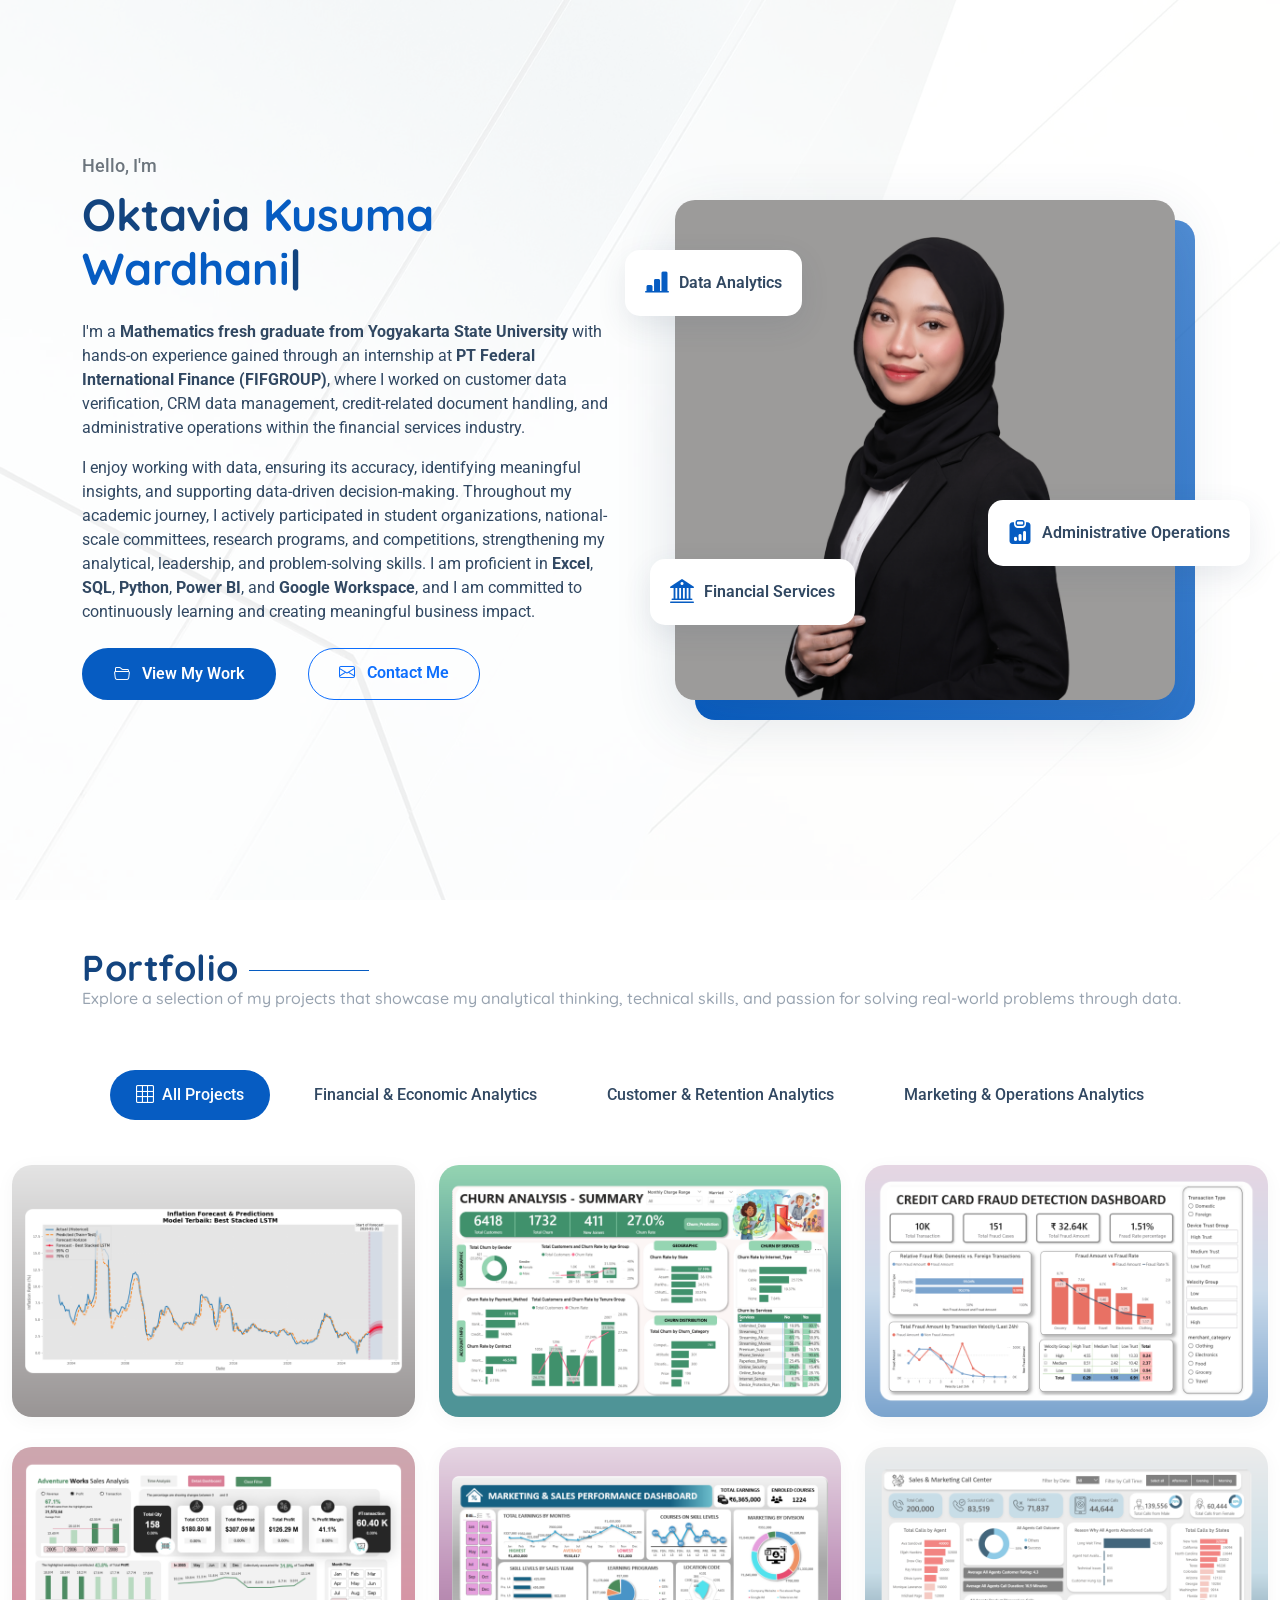
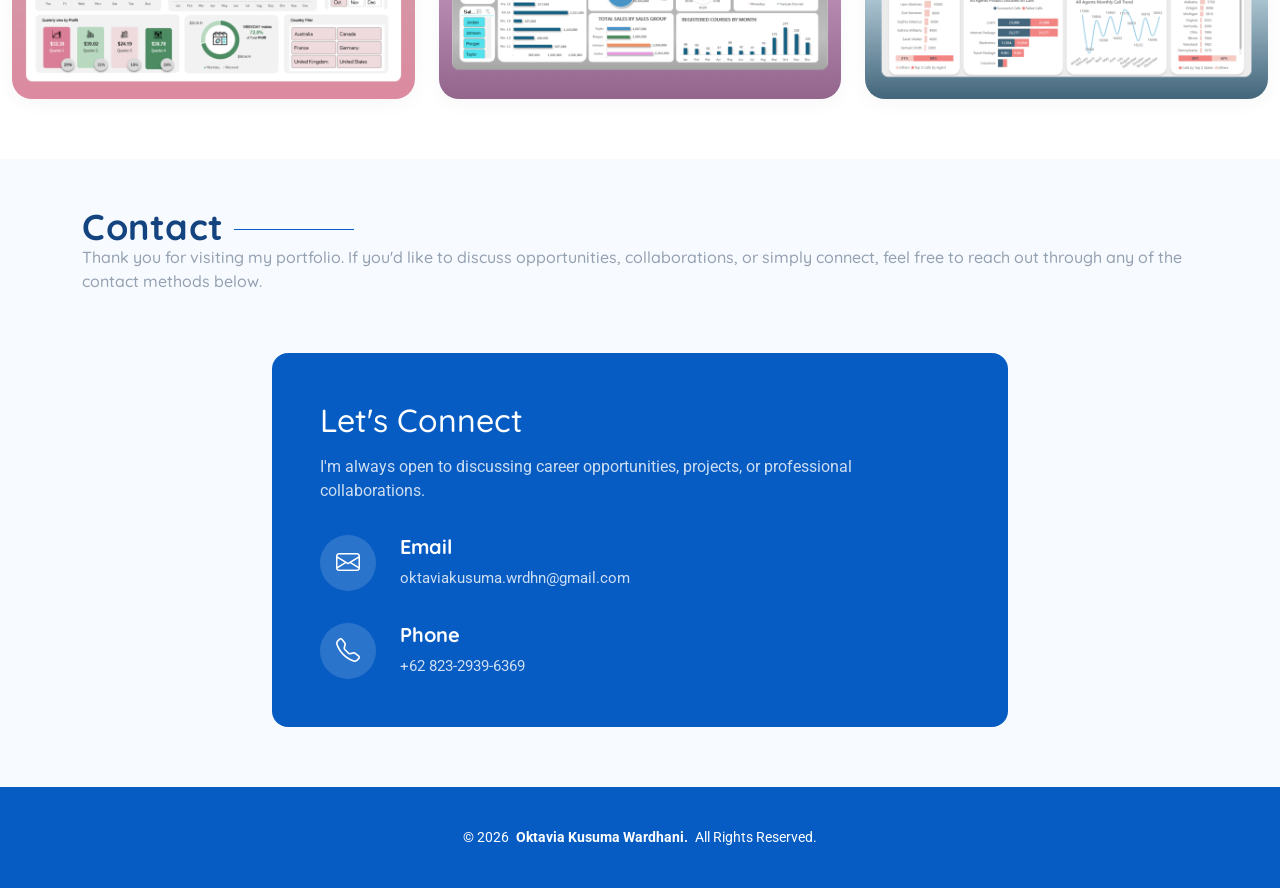
==== commit 83288299: "Mengedit halaman index" ====
--- a/index.html
+++ b/index.html
@@ -163,13 +163,13 @@
             <div class="col-xl-3 col-lg-4 col-md-6 portfolio-item isotope-item filter-finance">
               <article class="portfolio-entry">
                 <figure class="entry-image">
-                  <img src="assets/img/portfolio/portofolio1.png" class="img-fluid" alt="" loading="lazy">
+                  <img src="assets/img/portfolio/Portofolio1.png" class="img-fluid" alt="" loading="lazy">
                   <div class="entry-overlay">
                     <div class="overlay-content">
                       <div class="entry-meta">Financial & Economic Analytics</div>
                       <h3 class="entry-title">Optimizing Indonesia’s Inflation Prediction Using LSTM</h3>
                       <div class="entry-links">
-                        <a href="assets/img/portfolio/portofolio1.png" class="glightbox" data-gallery="portfolio-gallery-finance" data-glightbox="title: Optimization of Indonesia’s Inflation Prediction Using a Deep Learning Approach: A Comparative Study of Three Long Short-Term Memory (LSTM) Architectures; description: This project applies deep learning techniques to predict Indonesia’s monthly Year-over-Year (YoY) inflation and compares the performance of three LSTM architectures: Single Layer LSTM, Bidirectional LSTM (BiLSTM), and Stacked LSTM. Using inflation data from January 2003 to December 2025 published by Bank Indonesia, the project includes time series preprocessing, Exploratory Data Analysis (EDA), hyperparameter optimization, and model evaluation using MSE, RMSE, MAE, and sMAPE.">
+                        <a href="assets/img/portfolio/Portofolio1.png" class="glightbox" data-gallery="portfolio-gallery-finance" data-glightbox="title: Optimization of Indonesia’s Inflation Prediction Using a Deep Learning Approach: A Comparative Study of Three Long Short-Term Memory (LSTM) Architectures; description: This project applies deep learning techniques to predict Indonesia’s monthly Year-over-Year (YoY) inflation and compares the performance of three LSTM architectures: Single Layer LSTM, Bidirectional LSTM (BiLSTM), and Stacked LSTM. Using inflation data from January 2003 to December 2025 published by Bank Indonesia, the project includes time series preprocessing, Exploratory Data Analysis (EDA), hyperparameter optimization, and model evaluation using MSE, RMSE, MAE, and sMAPE.">
                           <i class="bi bi-arrows-angle-expand"></i>
                         </a>
                         <a href="https://drive.google.com/drive/folders/1MQY9q2b-kxYuFx8VRQAAC2kwyiLDomg8?usp=sharing">
@@ -251,13 +251,13 @@
              <div class="col-xl-3 col-lg-4 col-md-6 portfolio-item isotope-item filter-marketing">
               <article class="portfolio-entry">
                 <figure class="entry-image">
-                  <img src="assets/img/portfolio/portofolio2.png" class="img-fluid" alt="" loading="lazy">
+                  <img src="assets/img/portfolio/Portofolio2.png" class="img-fluid" alt="" loading="lazy">
                   <div class="entry-overlay">
                     <div class="overlay-content">
                       <div class="entry-meta">Marketing & Operation Analysis</div>
                       <h3 class="entry-title">Marketing & Sales Performance Analysis Dashboard</h3>
                       <div class="entry-links">
-                        <a href="assets/img/portfolio/portofolio2.png" class="glightbox" data-gallery="portfolio-gallery-marketing" data-glightbox="title: Marketing & Sales Performance Analysis Dashboard; description: An interactive Microsoft Excel dashboard analyzing revenue trends, course registration patterns, marketing channel contributions, product performance, sales group performance, and area-based registration distribution.">
+                        <a href="assets/img/portfolio/Portofolio2.png" class="glightbox" data-gallery="portfolio-gallery-marketing" data-glightbox="title: Marketing & Sales Performance Analysis Dashboard; description: An interactive Microsoft Excel dashboard analyzing revenue trends, course registration patterns, marketing channel contributions, product performance, sales group performance, and area-based registration distribution.">
                           <i class="bi bi-arrows-angle-expand"></i>
                         </a>
                         <a href="portfolio-details1.html">
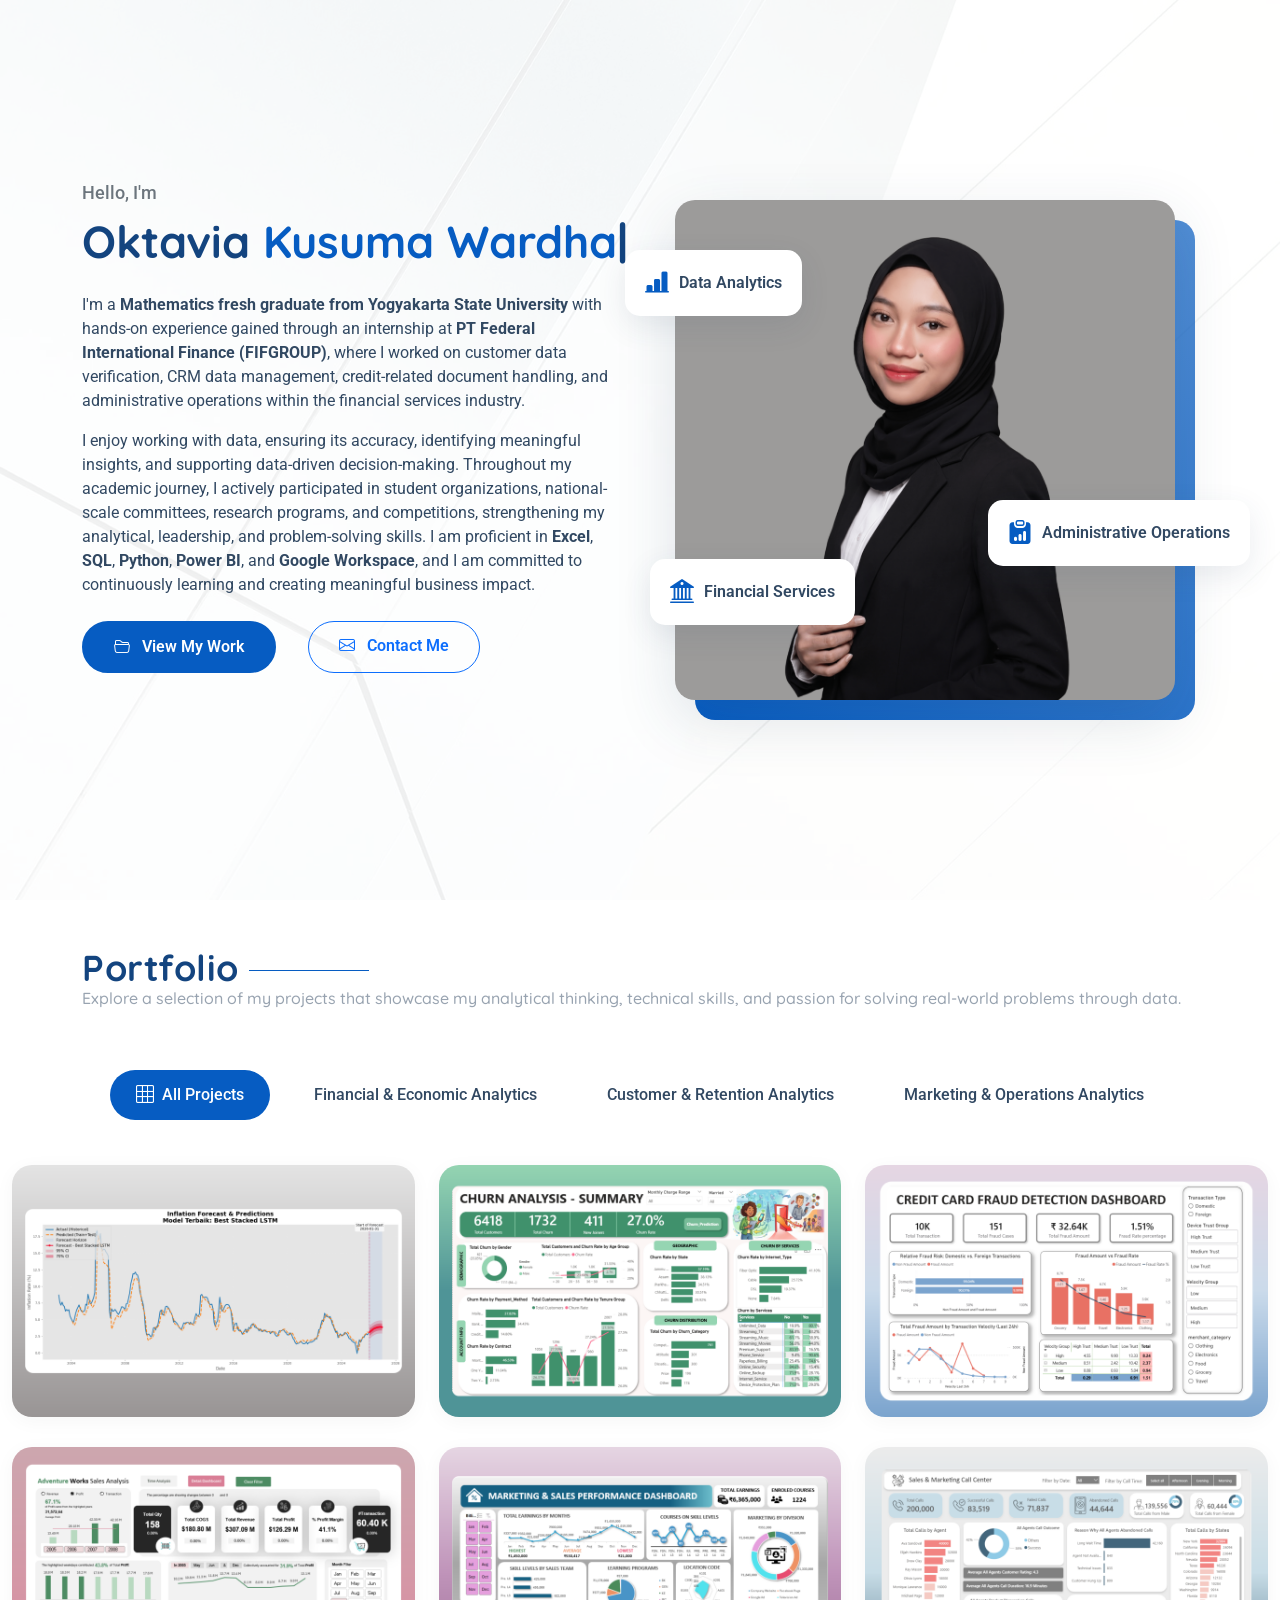
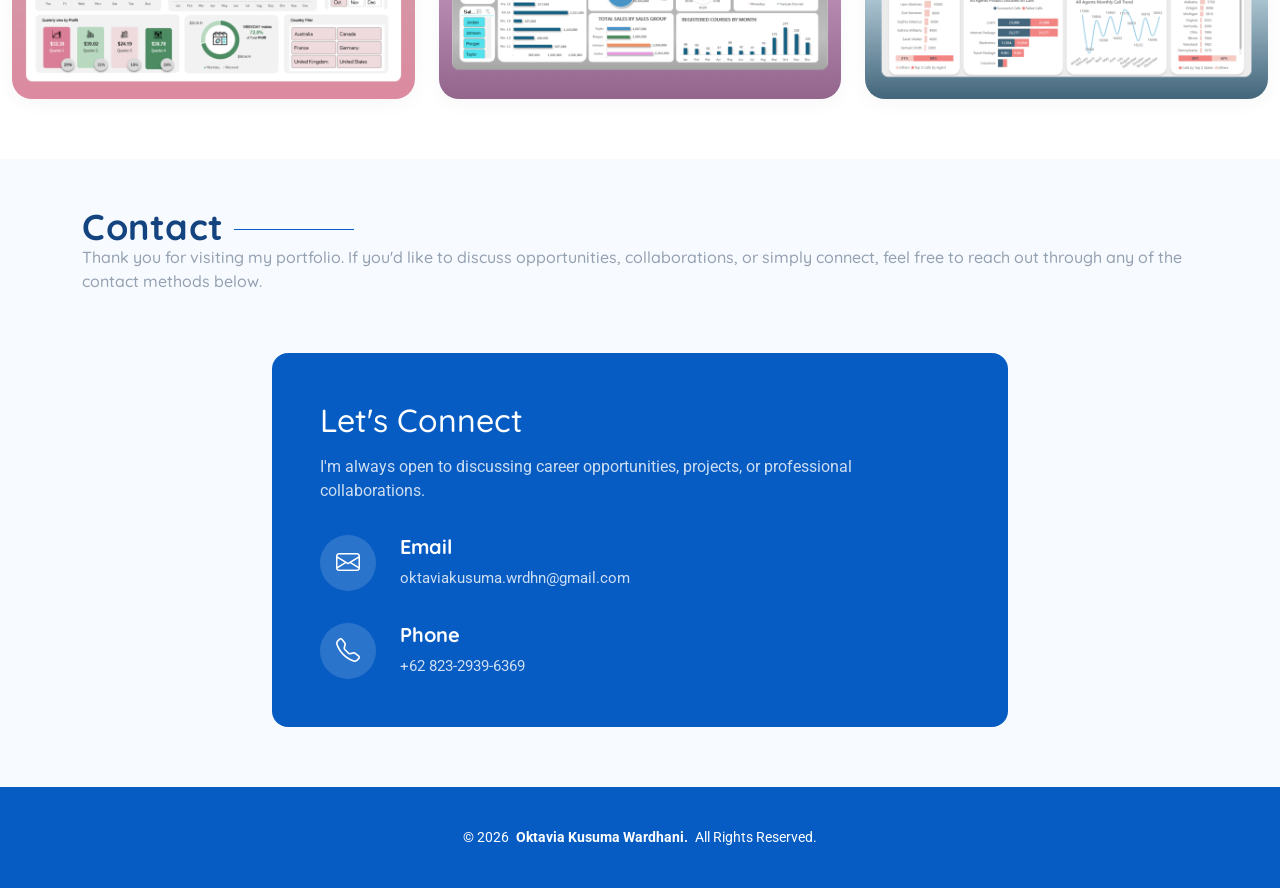
==== commit de1a8e98: "Update" ====
--- a/index.html
+++ b/index.html
@@ -216,7 +216,7 @@
                         <a href="assets/img/portfolio/Portofolio6.png" class="glightbox" data-gallery="portfolio-gallery-csr" data-glightbox="title: Credit Card Fraud Detection Dashboard; description: This report documents a complete end-to-end fraud intelligence pipeline built on 10,000 simulated credit card transactions. The objective was to identify high-risk behavioral segments, quantify fraud patterns, and deliver actionable business recommendations using Python for preprocessing and EDA, PostgreSQL for structured analysis, and Power BI for visualization..">
                           <i class="bi bi-arrows-angle-expand"></i>
                         </a>
-                        <a href="https://github.com/oktavwrdhn/fraudDetection.github.io">
+                        <a href="portfolio-details5.html">
                           <i class="bi bi-arrow-right"></i>
                         </a>
                       </div>
